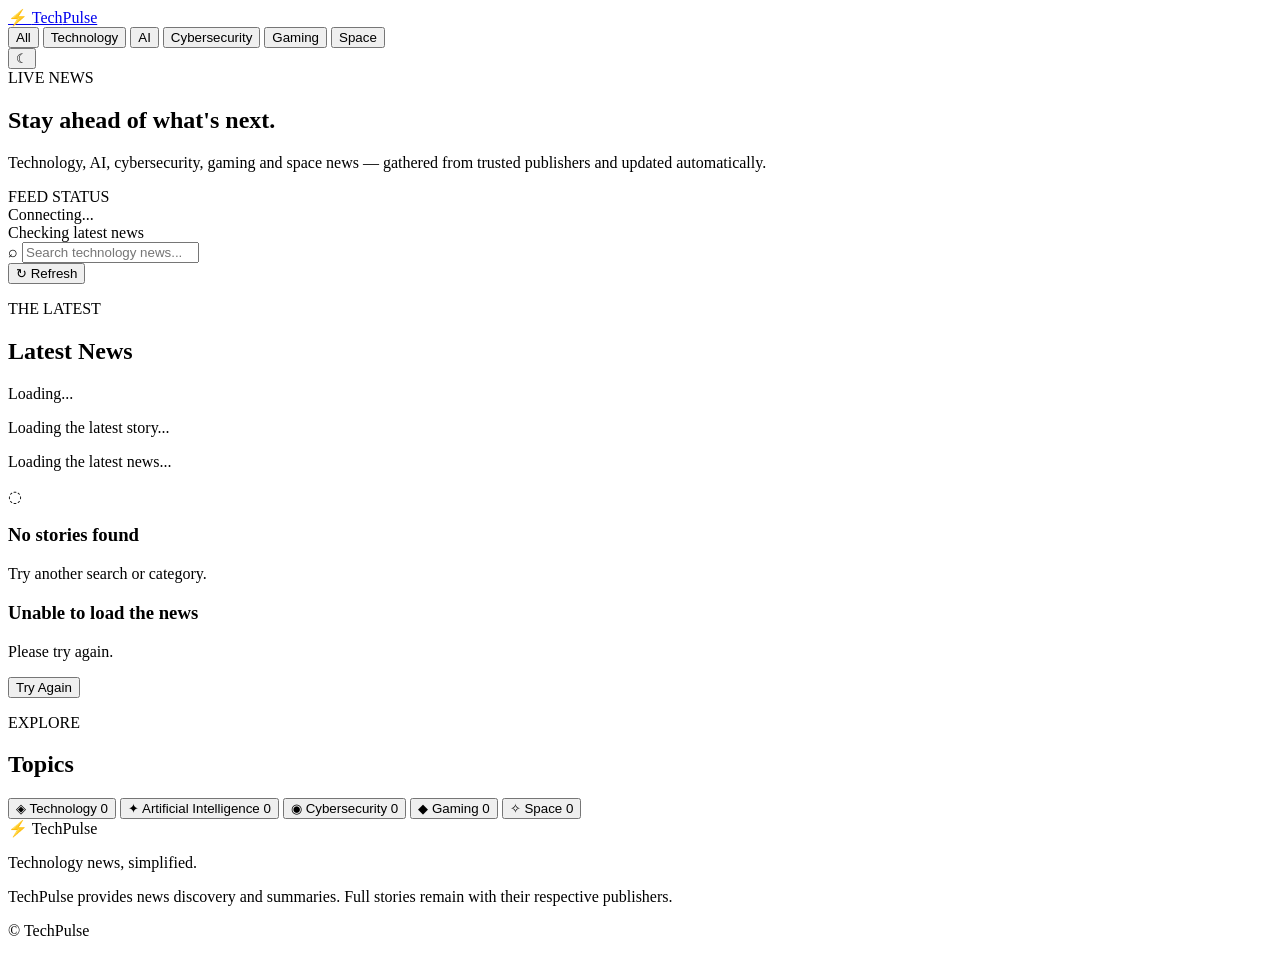
==== index.html @ 79c56369 "Update index.html" ====
<!DOCTYPE html>
<html lang="en">
<head>
  <meta charset="UTF-8">

  <meta
    name="viewport"
    content="width=device-width, initial-scale=1.0"
  >

  <meta
    name="description"
    content="TechPulse — Technology, AI, Cybersecurity, Gaming and Space news."
  >

  <title>TechPulse — Technology & Gaming News</title>

  <link
    rel="stylesheet"
    href="style.css"
  >
</head>

<body>

  <!-- =====================================================
       HEADER
       ===================================================== -->

  <header class="site-header">

    <div class="container header-inner">

      <a
        href="#"
        class="brand"
        aria-label="TechPulse Home"
      >

        <span class="brand-icon">⚡</span>

        <span class="brand-text">
          Tech<span>Pulse</span>
        </span>

      </a>


      <nav class="main-nav">

        <button
          class="nav-link active"
          data-category="All"
        >
          All
        </button>

        <button
          class="nav-link"
          data-category="Technology"
        >
          Technology
        </button>

        <button
          class="nav-link"
          data-category="AI"
        >
          AI
        </button>

        <button
          class="nav-link"
          data-category="Cybersecurity"
        >
          Cybersecurity
        </button>

        <button
          class="nav-link"
          data-category="Gaming"
        >
          Gaming
        </button>

        <button
          class="nav-link"
          data-category="Space"
        >
          Space
        </button>

      </nav>


      <div class="header-actions">

        <button
          id="themeToggle"
          class="icon-button"
          aria-label="Toggle theme"
          title="Toggle theme"
        >
          ☾
        </button>

      </div>

    </div>

  </header>


  <!-- =====================================================
       MAIN
       ===================================================== -->

  <main>

    <!-- HERO -->

    <section class="hero">

      <div class="container hero-inner">

        <div class="hero-content">

          <div class="eyebrow">
            <span class="live-dot"></span>
            LIVE NEWS
          </div>

          <h1>
            Stay ahead of
            <span>what's next.</span>
          </h1>

          <p>
            Technology, AI, cybersecurity, gaming and space
            news — gathered from trusted publishers and
            updated automatically.
          </p>

        </div>


        <div class="hero-status">

          <div class="status-card">

            <div class="status-label">
              FEED STATUS
            </div>

            <div
              id="feedStatus"
              class="status-value"
            >
              Connecting...
            </div>

            <div
              id="lastUpdated"
              class="status-time"
            >
              Checking latest news
            </div>

          </div>

        </div>

      </div>

    </section>


    <!-- ===================================================
         SEARCH / CONTROLS
         =================================================== -->

    <section class="controls-section">

      <div class="container controls">

        <div class="search-wrapper">

          <span class="search-icon">⌕</span>

          <input
            id="searchInput"
            type="search"
            placeholder="Search technology news..."
            autocomplete="off"
          >

        </div>


        <button
          id="refreshButton"
          class="refresh-button"
        >

          <span id="refreshIcon">
            ↻
          </span>

          Refresh

        </button>

      </div>

    </section>


    <!-- ===================================================
         CONTENT
         =================================================== -->

    <section class="news-section">

      <div class="container">

        <div class="section-header">

          <div>

            <p class="section-kicker">
              THE LATEST
            </p>

            <h2>
              Latest News
            </h2>

          </div>


          <div
            id="articleCount"
            class="article-count"
          >
            Loading...
          </div>

        </div>


        <!-- FEATURED STORY -->

        <div
          id="featuredStory"
          class="featured-story"
        >

          <div class="loading-card">

            <div class="loading-spinner"></div>

            <p>
              Loading the latest story...
            </p>

          </div>

        </div>


        <!-- NEWS GRID -->

        <div
          id="newsGrid"
          class="news-grid"
        >

          <div class="loading-state">

            <div class="loading-spinner"></div>

            <p>
              Loading the latest news...
            </p>

          </div>

        </div>


        <!-- EMPTY STATE -->

        <div
          id="emptyState"
          class="empty-state hidden"
        >

          <div class="empty-icon">
            ◌
          </div>

          <h3>
            No stories found
          </h3>

          <p>
            Try another search or category.
          </p>

        </div>


        <!-- ERROR STATE -->

        <div
          id="errorState"
          class="error-state hidden"
        >

          <h3>
            Unable to load the news
          </h3>

          <p id="errorMessage">
            Please try again.
          </p>

          <button
            id="retryButton"
            class="retry-button"
          >
            Try Again
          </button>

        </div>

      </div>

    </section>


    <!-- ===================================================
         CATEGORY SUMMARY
         =================================================== -->

    <section class="categories-section">

      <div class="container">

        <div class="section-header">

          <div>

            <p class="section-kicker">
              EXPLORE
            </p>

            <h2>
              Topics
            </h2>

          </div>

        </div>


        <div class="category-cards">

          <button
            class="category-card"
            data-category="Technology"
          >

            <span class="category-icon">
              ◈
            </span>

            <span class="category-name">
              Technology
            </span>

            <span
              id="countTechnology"
              class="category-count"
            >
              0
            </span>

          </button>


          <button
            class="category-card"
            data-category="AI"
          >

            <span class="category-icon">
              ✦
            </span>

            <span class="category-name">
              Artificial Intelligence
            </span>

            <span
              id="countAI"
              class="category-count"
            >
              0
            </span>

          </button>


          <button
            class="category-card"
            data-category="Cybersecurity"
          >

            <span class="category-icon">
              ◉
            </span>

            <span class="category-name">
              Cybersecurity
            </span>

            <span
              id="countCybersecurity"
              class="category-count"
            >
              0
            </span>

          </button>


          <button
            class="category-card"
            data-category="Gaming"
          >

            <span class="category-icon">
              ◆
            </span>

            <span class="category-name">
              Gaming
            </span>

            <span
              id="countGaming"
              class="category-count"
            >
              0
            </span>

          </button>


          <button
            class="category-card"
            data-category="Space"
          >

            <span class="category-icon">
              ✧
            </span>

            <span class="category-name">
              Space
            </span>

            <span
              id="countSpace"
              class="category-count"
            >
              0
            </span>

          </button>

        </div>

      </div>

    </section>

  </main>


  <!-- =====================================================
       FOOTER
       ===================================================== -->

  <footer class="site-footer">

    <div class="container footer-inner">

      <div>

        <div class="footer-brand">
          ⚡ TechPulse
        </div>

        <p>
          Technology news, simplified.
        </p>

      </div>


      <div class="footer-note">

        <p>
          TechPulse provides news discovery and
          summaries. Full stories remain with their
          respective publishers.
        </p>

        <p>
          © <span id="currentYear"></span>
          TechPulse
        </p>

      </div>

    </div>

  </footer>


  <!-- =====================================================
       JAVASCRIPT
       ===================================================== -->

  <script src="app.js"></script>

</body>
</html>
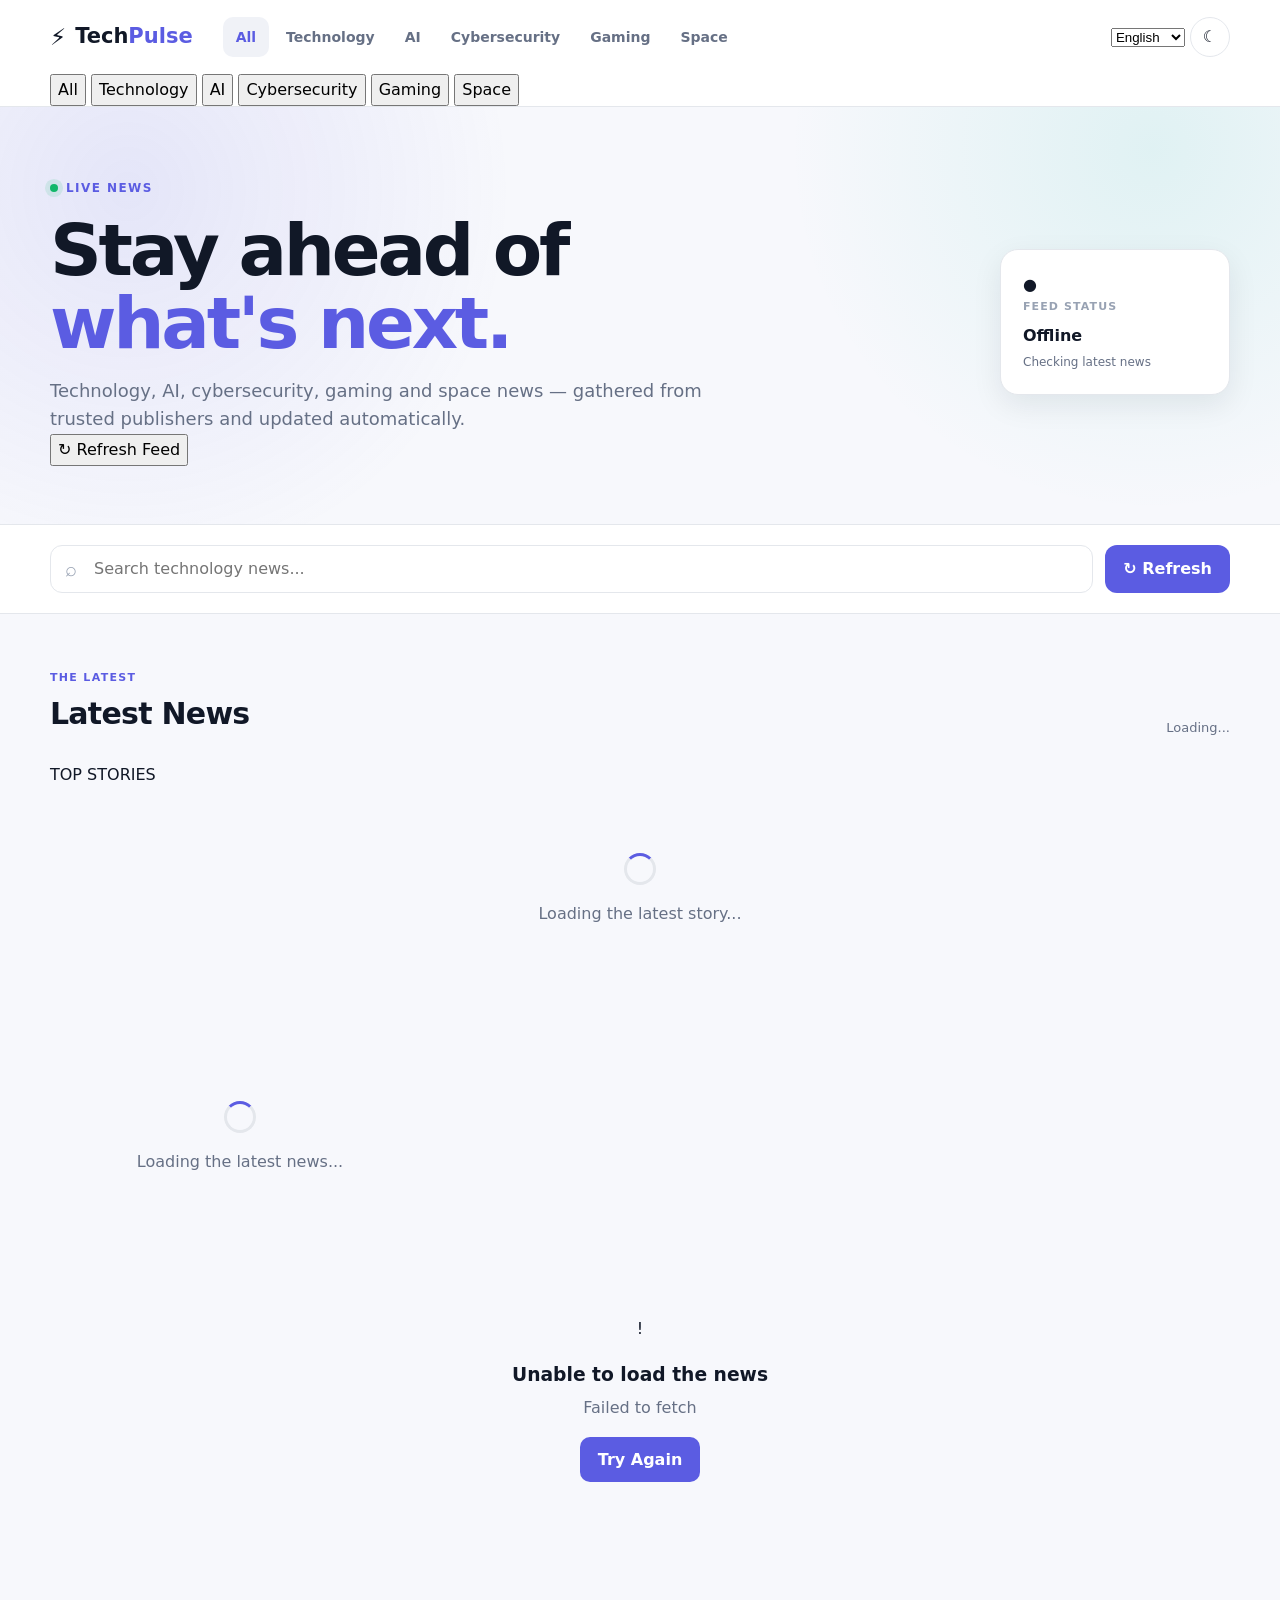
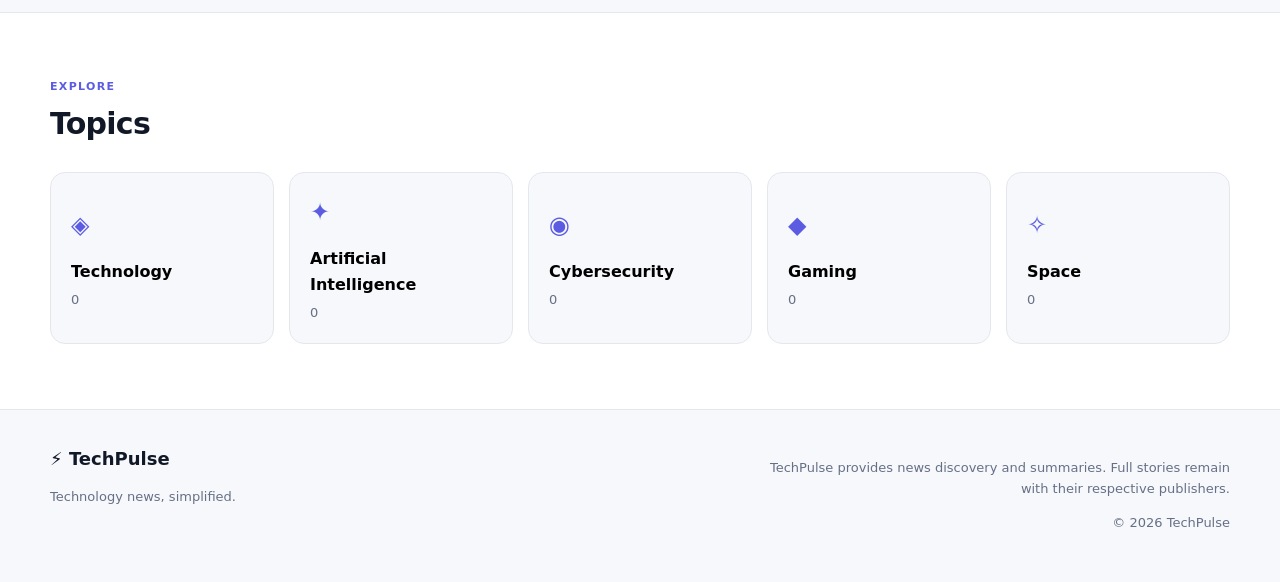
==== commit e7ab5f55: "Update index.html" ====
--- a/index.html
+++ b/index.html
@@ -1,6 +1,8 @@
 <!DOCTYPE html>
 <html lang="en">
+
 <head>
+
   <meta charset="UTF-8">
 
   <meta
@@ -13,13 +15,20 @@
     content="TechPulse — Technology, AI, Cybersecurity, Gaming and Space news."
   >
 
+  <meta
+    name="theme-color"
+    content="#07111f"
+  >
+
   <title>TechPulse — Technology & Gaming News</title>
 
   <link
     rel="stylesheet"
     href="style.css"
   >
+
 </head>
+
 
 <body>
 
@@ -46,11 +55,17 @@
       </a>
 
 
-      <nav class="main-nav">
+      <!-- DESKTOP NAVIGATION -->
+
+      <nav
+        class="main-nav"
+        aria-label="Main navigation"
+      >
 
         <button
           class="nav-link active"
           data-category="All"
+          data-i18n="all"
         >
           All
         </button>
@@ -58,6 +73,7 @@
         <button
           class="nav-link"
           data-category="Technology"
+          data-i18n="technology"
         >
           Technology
         </button>
@@ -65,6 +81,7 @@
         <button
           class="nav-link"
           data-category="AI"
+          data-i18n="ai"
         >
           AI
         </button>
@@ -72,6 +89,7 @@
         <button
           class="nav-link"
           data-category="Cybersecurity"
+          data-i18n="cybersecurity"
         >
           Cybersecurity
         </button>
@@ -79,6 +97,7 @@
         <button
           class="nav-link"
           data-category="Gaming"
+          data-i18n="gaming"
         >
           Gaming
         </button>
@@ -86,6 +105,7 @@
         <button
           class="nav-link"
           data-category="Space"
+          data-i18n="space"
         >
           Space
         </button>
@@ -93,7 +113,24 @@
       </nav>
 
 
+      <!-- HEADER ACTIONS -->
+
       <div class="header-actions">
+
+        <select
+          id="languageSelect"
+          class="language-select"
+          aria-label="Select language"
+        >
+
+          <option value="en">English</option>
+          <option value="hi">हिन्दी</option>
+          <option value="te">తెలుగు</option>
+          <option value="ta">தமிழ்</option>
+          <option value="kn">ಕನ್ನಡ</option>
+
+        </select>
+
 
         <button
           id="themeToggle"
@@ -108,6 +145,65 @@
 
     </div>
 
+
+    <!-- MOBILE CATEGORY NAVIGATION -->
+
+    <div class="mobile-category-bar">
+
+      <div class="container mobile-category-scroll">
+
+        <button
+          class="mobile-category active"
+          data-category="All"
+          data-i18n="all"
+        >
+          All
+        </button>
+
+        <button
+          class="mobile-category"
+          data-category="Technology"
+          data-i18n="technology"
+        >
+          Technology
+        </button>
+
+        <button
+          class="mobile-category"
+          data-category="AI"
+          data-i18n="ai"
+        >
+          AI
+        </button>
+
+        <button
+          class="mobile-category"
+          data-category="Cybersecurity"
+          data-i18n="cybersecurity"
+        >
+          Cybersecurity
+        </button>
+
+        <button
+          class="mobile-category"
+          data-category="Gaming"
+          data-i18n="gaming"
+        >
+          Gaming
+        </button>
+
+        <button
+          class="mobile-category"
+          data-category="Space"
+          data-i18n="space"
+        >
+          Space
+        </button>
+
+      </div>
+
+    </div>
+
   </header>
 
 
@@ -126,46 +222,88 @@
         <div class="hero-content">
 
           <div class="eyebrow">
+
             <span class="live-dot"></span>
-            LIVE NEWS
-          </div>
+
+            <span data-i18n="liveNews">
+              LIVE NEWS
+            </span>
+
+          </div>
+
 
           <h1>
             Stay ahead of
             <span>what's next.</span>
           </h1>
 
-          <p>
+
+          <p data-i18n="heroDescription">
             Technology, AI, cybersecurity, gaming and space
             news — gathered from trusted publishers and
             updated automatically.
           </p>
 
-        </div>
-
+
+          <div class="hero-actions">
+
+            <button
+              id="heroRefreshButton"
+              class="hero-refresh"
+            >
+              <span>↻</span>
+              <span data-i18n="refreshFeed">
+                Refresh Feed
+              </span>
+            </button>
+
+            <span
+              id="newStoriesBadge"
+              class="new-stories-badge hidden"
+            >
+              New stories available
+            </span>
+
+          </div>
+
+        </div>
+
+
+        <!-- FEED STATUS -->
 
         <div class="hero-status">
 
           <div class="status-card">
 
-            <div class="status-label">
-              FEED STATUS
+            <div class="status-icon">
+              ●
             </div>
 
-            <div
-              id="feedStatus"
-              class="status-value"
-            >
-              Connecting...
+            <div>
+
+              <div
+                class="status-label"
+                data-i18n="feedStatus"
+              >
+                FEED STATUS
+              </div>
+
+              <div
+                id="feedStatus"
+                class="status-value"
+              >
+                Connecting...
+              </div>
+
+              <div
+                id="lastUpdated"
+                class="status-time"
+              >
+                Checking latest news
+              </div>
+
             </div>
 
-            <div
-              id="lastUpdated"
-              class="status-time"
-            >
-              Checking latest news
-            </div>
-
           </div>
 
         </div>
@@ -176,7 +314,7 @@
 
 
     <!-- ===================================================
-         SEARCH / CONTROLS
+         CONTROLS
          =================================================== -->
 
     <section class="controls-section">
@@ -185,13 +323,17 @@
 
         <div class="search-wrapper">
 
-          <span class="search-icon">⌕</span>
+          <span class="search-icon">
+            ⌕
+          </span>
 
           <input
             id="searchInput"
             type="search"
             placeholder="Search technology news..."
+            data-i18n-placeholder="searchPlaceholder"
             autocomplete="off"
+            aria-label="Search news"
           >
 
         </div>
@@ -202,11 +344,15 @@
           class="refresh-button"
         >
 
-          <span id="refreshIcon">
+          <span
+            id="refreshIcon"
+          >
             ↻
           </span>
 
-          Refresh
+          <span data-i18n="refresh">
+            Refresh
+          </span>
 
         </button>
 
@@ -227,11 +373,14 @@
 
           <div>
 
-            <p class="section-kicker">
+            <p
+              class="section-kicker"
+              data-i18n="latest"
+            >
               THE LATEST
             </p>
 
-            <h2>
+            <h2 data-i18n="latestNews">
               Latest News
             </h2>
 
@@ -248,6 +397,21 @@
         </div>
 
 
+        <!-- TOP STORIES -->
+
+        <div class="top-stories-heading">
+
+          <div class="top-stories-line"></div>
+
+          <span data-i18n="topStories">
+            TOP STORIES
+          </span>
+
+          <div class="top-stories-line"></div>
+
+        </div>
+
+
         <!-- FEATURED STORY -->
 
         <div
@@ -259,7 +423,7 @@
 
             <div class="loading-spinner"></div>
 
-            <p>
+            <p data-i18n="loadingStory">
               Loading the latest story...
             </p>
 
@@ -279,7 +443,7 @@
 
             <div class="loading-spinner"></div>
 
-            <p>
+            <p data-i18n="loadingNews">
               Loading the latest news...
             </p>
 
@@ -299,11 +463,11 @@
             ◌
           </div>
 
-          <h3>
+          <h3 data-i18n="noStories">
             No stories found
           </h3>
 
-          <p>
+          <p data-i18n="tryAnother">
             Try another search or category.
           </p>
 
@@ -317,7 +481,11 @@
           class="error-state hidden"
         >
 
-          <h3>
+          <div class="error-icon">
+            !
+          </div>
+
+          <h3 data-i18n="unableLoad">
             Unable to load the news
           </h3>
 
@@ -328,6 +496,7 @@
           <button
             id="retryButton"
             class="retry-button"
+            data-i18n="tryAgain"
           >
             Try Again
           </button>
@@ -340,7 +509,7 @@
 
 
     <!-- ===================================================
-         CATEGORY SUMMARY
+         TOPICS
          =================================================== -->
 
     <section class="categories-section">
@@ -351,11 +520,14 @@
 
           <div>
 
-            <p class="section-kicker">
+            <p
+              class="section-kicker"
+              data-i18n="explore"
+            >
               EXPLORE
             </p>
 
-            <h2>
+            <h2 data-i18n="topics">
               Topics
             </h2>
 
@@ -375,7 +547,10 @@
               ◈
             </span>
 
-            <span class="category-name">
+            <span
+              class="category-name"
+              data-i18n="technology"
+            >
               Technology
             </span>
 
@@ -398,7 +573,10 @@
               ✦
             </span>
 
-            <span class="category-name">
+            <span
+              class="category-name"
+              data-i18n="artificialIntelligence"
+            >
               Artificial Intelligence
             </span>
 
@@ -421,7 +599,10 @@
               ◉
             </span>
 
-            <span class="category-name">
+            <span
+              class="category-name"
+              data-i18n="cybersecurity"
+            >
               Cybersecurity
             </span>
 
@@ -444,7 +625,10 @@
               ◆
             </span>
 
-            <span class="category-name">
+            <span
+              class="category-name"
+              data-i18n="gaming"
+            >
               Gaming
             </span>
 
@@ -467,7 +651,10 @@
               ✧
             </span>
 
-            <span class="category-name">
+            <span
+              class="category-name"
+              data-i18n="space"
+            >
               Space
             </span>
 
@@ -487,6 +674,75 @@
     </section>
 
   </main>
+
+
+  <!-- =====================================================
+       AUDIO CONTROL BAR
+       ===================================================== -->
+
+  <div
+    id="audioBar"
+    class="audio-bar hidden"
+  >
+
+    <div class="container audio-inner">
+
+      <div class="audio-info">
+
+        <span class="audio-icon">
+          🔊
+        </span>
+
+        <div>
+
+          <strong
+            id="audioTitle"
+          >
+            TechPulse Narration
+          </strong>
+
+          <span
+            id="audioStatus"
+          >
+            Ready
+          </span>
+
+        </div>
+
+      </div>
+
+
+      <div class="audio-controls">
+
+        <button
+          id="audioPlay"
+          class="audio-button primary"
+          title="Play"
+        >
+          ▶
+        </button>
+
+        <button
+          id="audioPause"
+          class="audio-button"
+          title="Pause"
+        >
+          ⏸
+        </button>
+
+        <button
+          id="audioStop"
+          class="audio-button"
+          title="Stop"
+        >
+          ■
+        </button>
+
+      </div>
+
+    </div>
+
+  </div>
 
 
   <!-- =====================================================
@@ -503,7 +759,7 @@
           ⚡ TechPulse
         </div>
 
-        <p>
+        <p data-i18n="footerTagline">
           Technology news, simplified.
         </p>
 
@@ -512,14 +768,14 @@
 
       <div class="footer-note">
 
+        <p data-i18n="footerDescription">
+          TechPulse provides news discovery and summaries.
+          Full stories remain with their respective publishers.
+        </p>
+
         <p>
-          TechPulse provides news discovery and
-          summaries. Full stories remain with their
-          respective publishers.
-        </p>
-
-        <p>
-          © <span id="currentYear"></span>
+          ©
+          <span id="currentYear"></span>
           TechPulse
         </p>
 
@@ -530,11 +786,8 @@
   </footer>
 
 
-  <!-- =====================================================
-       JAVASCRIPT
-       ===================================================== -->
-
   <script src="app.js"></script>
 
 </body>
+
 </html>
--- a/style.css
+++ b/style.css
@@ -0,0 +1,1356 @@
+:root {
+
+  --bg: #f7f8fc;
+  --surface: #ffffff;
+  --surface-soft: #f0f2f7;
+
+  --text: #111827;
+  --text-soft: #667085;
+  --text-muted: #98a2b3;
+
+  --border: #e4e7ec;
+
+  --primary: #5b5ce2;
+  --primary-dark: #4546c9;
+
+  --success: #12b76a;
+  --danger: #f04438;
+
+  --shadow:
+    0 10px 30px rgba(16, 24, 40, 0.08);
+
+  --radius: 18px;
+
+  --container: 1180px;
+
+}
+
+
+* {
+  box-sizing: border-box;
+}
+
+
+html {
+  scroll-behavior: smooth;
+}
+
+
+body {
+
+  margin: 0;
+
+  font-family:
+    Inter,
+    ui-sans-serif,
+    system-ui,
+    -apple-system,
+    BlinkMacSystemFont,
+    "Segoe UI",
+    sans-serif;
+
+  background: var(--bg);
+
+  color: var(--text);
+
+  line-height: 1.6;
+
+}
+
+
+button,
+input {
+  font: inherit;
+}
+
+
+button {
+  cursor: pointer;
+}
+
+
+.container {
+
+  width: min(
+    var(--container),
+    calc(100% - 40px)
+  );
+
+  margin: 0 auto;
+
+}
+
+
+/* ==========================================================
+   HEADER
+   ========================================================== */
+
+.site-header {
+
+  position: sticky;
+
+  top: 0;
+
+  z-index: 100;
+
+  background:
+    rgba(255, 255, 255, 0.92);
+
+  backdrop-filter:
+    blur(16px);
+
+  border-bottom:
+    1px solid var(--border);
+
+}
+
+
+.header-inner {
+
+  min-height: 74px;
+
+  display: flex;
+
+  align-items: center;
+
+  gap: 30px;
+
+}
+
+
+.brand {
+
+  display: flex;
+
+  align-items: center;
+
+  gap: 9px;
+
+  text-decoration: none;
+
+  color: var(--text);
+
+  font-weight: 800;
+
+  font-size: 21px;
+
+  white-space: nowrap;
+
+}
+
+
+.brand-icon {
+  font-size: 23px;
+}
+
+
+.brand-text span {
+  color: var(--primary);
+}
+
+
+.main-nav {
+
+  display: flex;
+
+  align-items: center;
+
+  gap: 4px;
+
+  flex: 1;
+
+}
+
+
+.nav-link {
+
+  border: 0;
+
+  background: transparent;
+
+  color: var(--text-soft);
+
+  padding:
+    9px 13px;
+
+  border-radius: 10px;
+
+  font-size: 14px;
+
+  font-weight: 600;
+
+}
+
+
+.nav-link:hover,
+.nav-link.active {
+
+  background: var(--surface-soft);
+
+  color: var(--primary);
+
+}
+
+
+.header-actions {
+  margin-left: auto;
+}
+
+
+.icon-button {
+
+  width: 40px;
+
+  height: 40px;
+
+  border-radius: 50%;
+
+  border: 1px solid var(--border);
+
+  background: var(--surface);
+
+  color: var(--text);
+
+}
+
+
+/* ==========================================================
+   HERO
+   ========================================================== */
+
+.hero {
+
+  padding:
+    72px 0 58px;
+
+  background:
+
+    radial-gradient(
+      circle at 10% 20%,
+      rgba(91, 92, 226, 0.12),
+      transparent 32%
+    ),
+
+    radial-gradient(
+      circle at 90% 10%,
+      rgba(20, 184, 166, 0.10),
+      transparent 30%
+    );
+
+}
+
+
+.hero-inner {
+
+  display: flex;
+
+  align-items: center;
+
+  justify-content: space-between;
+
+  gap: 50px;
+
+}
+
+
+.hero-content {
+  max-width: 730px;
+}
+
+
+.eyebrow {
+
+  display: flex;
+
+  align-items: center;
+
+  gap: 8px;
+
+  font-size: 12px;
+
+  font-weight: 800;
+
+  letter-spacing: .12em;
+
+  color: var(--primary);
+
+}
+
+
+.live-dot {
+
+  width: 8px;
+
+  height: 8px;
+
+  border-radius: 50%;
+
+  background: var(--success);
+
+  box-shadow:
+    0 0 0 5px rgba(18, 183, 106, .12);
+
+}
+
+
+.hero h1 {
+
+  margin:
+    16px 0;
+
+  font-size:
+    clamp(42px, 6vw, 72px);
+
+  line-height: 1.02;
+
+  letter-spacing: -.045em;
+
+}
+
+
+.hero h1 span {
+  color: var(--primary);
+}
+
+
+.hero p {
+
+  margin: 0;
+
+  max-width: 670px;
+
+  color: var(--text-soft);
+
+  font-size: 18px;
+
+}
+
+
+.hero-status {
+  min-width: 230px;
+}
+
+
+.status-card {
+
+  padding: 22px;
+
+  background: var(--surface);
+
+  border:
+    1px solid var(--border);
+
+  border-radius: var(--radius);
+
+  box-shadow: var(--shadow);
+
+}
+
+
+.status-label {
+
+  font-size: 11px;
+
+  letter-spacing: .1em;
+
+  font-weight: 800;
+
+  color: var(--text-muted);
+
+}
+
+
+.status-value {
+
+  margin-top: 8px;
+
+  font-weight: 800;
+
+}
+
+
+.status-time {
+
+  margin-top: 4px;
+
+  color: var(--text-soft);
+
+  font-size: 12px;
+
+}
+
+
+/* ==========================================================
+   CONTROLS
+   ========================================================== */
+
+.controls-section {
+
+  padding:
+    20px 0;
+
+  border-top:
+    1px solid var(--border);
+
+  border-bottom:
+    1px solid var(--border);
+
+  background:
+    var(--surface);
+
+}
+
+
+.controls {
+
+  display: flex;
+
+  align-items: center;
+
+  gap: 12px;
+
+}
+
+
+.search-wrapper {
+
+  position: relative;
+
+  flex: 1;
+
+}
+
+
+.search-icon {
+
+  position: absolute;
+
+  left: 15px;
+
+  top: 50%;
+
+  transform:
+    translateY(-50%);
+
+  color: var(--text-muted);
+
+  font-size: 20px;
+
+}
+
+
+.search-wrapper input {
+
+  width: 100%;
+
+  height: 48px;
+
+  border:
+    1px solid var(--border);
+
+  border-radius: 12px;
+
+  outline: none;
+
+  padding:
+    0 15px 0 43px;
+
+  background:
+    var(--surface);
+
+  color:
+    var(--text);
+
+}
+
+
+.search-wrapper input:focus {
+
+  border-color:
+    var(--primary);
+
+  box-shadow:
+    0 0 0 4px
+    rgba(91, 92, 226, .10);
+
+}
+
+
+.refresh-button {
+
+  height: 48px;
+
+  border: 0;
+
+  border-radius: 12px;
+
+  padding:
+    0 18px;
+
+  background:
+    var(--primary);
+
+  color: white;
+
+  font-weight: 700;
+
+}
+
+
+.refresh-button:hover {
+  background: var(--primary-dark);
+}
+
+
+.refresh-button.loading {
+  opacity: .7;
+  pointer-events: none;
+}
+
+
+/* ==========================================================
+   NEWS SECTION
+   ========================================================== */
+
+.news-section {
+
+  padding:
+    55px 0 70px;
+
+}
+
+
+.section-header {
+
+  display: flex;
+
+  align-items: end;
+
+  justify-content: space-between;
+
+  gap: 20px;
+
+  margin-bottom: 24px;
+
+}
+
+
+.section-kicker {
+
+  margin: 0 0 4px;
+
+  color: var(--primary);
+
+  font-size: 11px;
+
+  font-weight: 800;
+
+  letter-spacing: .12em;
+
+}
+
+
+.section-header h2 {
+
+  margin: 0;
+
+  font-size: 30px;
+
+  letter-spacing: -.025em;
+
+}
+
+
+.article-count {
+
+  color: var(--text-soft);
+
+  font-size: 13px;
+
+}
+
+
+/* ==========================================================
+   FEATURED STORY
+   ========================================================== */
+
+.featured-story {
+  margin-bottom: 28px;
+}
+
+
+.featured-card {
+
+  display: grid;
+
+  grid-template-columns:
+    minmax(0, 1.15fr)
+    minmax(0, 1fr);
+
+  overflow: hidden;
+
+  background:
+    var(--surface);
+
+  border:
+    1px solid var(--border);
+
+  border-radius:
+    var(--radius);
+
+  box-shadow:
+    var(--shadow);
+
+}
+
+
+.featured-image {
+
+  min-height: 350px;
+
+  background:
+    var(--surface-soft);
+
+}
+
+
+.featured-image img {
+
+  width: 100%;
+
+  height: 100%;
+
+  object-fit: cover;
+
+  display: block;
+
+}
+
+
+.featured-content {
+
+  padding: 38px;
+
+  display: flex;
+
+  flex-direction: column;
+
+  justify-content: center;
+
+}
+
+
+.article-meta {
+
+  display: flex;
+
+  align-items: center;
+
+  flex-wrap: wrap;
+
+  gap: 8px;
+
+  color: var(--text-soft);
+
+  font-size: 12px;
+
+}
+
+
+.category-badge {
+
+  display: inline-flex;
+
+  align-items: center;
+
+  padding:
+    5px 9px;
+
+  border-radius: 999px;
+
+  background:
+    rgba(91, 92, 226, .10);
+
+  color:
+    var(--primary);
+
+  font-weight: 800;
+
+}
+
+
+.featured-content h3 {
+
+  margin:
+    18px 0 12px;
+
+  font-size:
+    clamp(25px, 3vw, 38px);
+
+  line-height: 1.15;
+
+  letter-spacing: -.03em;
+
+}
+
+
+.featured-content p {
+
+  color:
+    var(--text-soft);
+
+}
+
+
+.read-link {
+
+  display: inline-flex;
+
+  align-items: center;
+
+  gap: 8px;
+
+  width: fit-content;
+
+  margin-top: 16px;
+
+  text-decoration: none;
+
+  color: var(--primary);
+
+  font-weight: 800;
+
+}
+
+
+/* ==========================================================
+   NEWS GRID
+   ========================================================== */
+
+.news-grid {
+
+  display: grid;
+
+  grid-template-columns:
+    repeat(3, minmax(0, 1fr));
+
+  gap: 20px;
+
+}
+
+
+.news-card {
+
+  overflow: hidden;
+
+  background:
+    var(--surface);
+
+  border:
+    1px solid var(--border);
+
+  border-radius:
+    16px;
+
+  transition:
+    transform .2s ease,
+    box-shadow .2s ease;
+
+}
+
+
+.news-card:hover {
+
+  transform:
+    translateY(-4px);
+
+  box-shadow:
+    var(--shadow);
+
+}
+
+
+.card-image {
+
+  aspect-ratio: 16 / 9;
+
+  background:
+    var(--surface-soft);
+
+  overflow: hidden;
+
+}
+
+
+.card-image img {
+
+  width: 100%;
+
+  height: 100%;
+
+  object-fit: cover;
+
+  display: block;
+
+}
+
+
+.card-content {
+
+  padding: 20px;
+
+}
+
+
+.card-title {
+
+  margin:
+    12px 0 8px;
+
+  font-size: 18px;
+
+  line-height: 1.3;
+
+  letter-spacing: -.015em;
+
+}
+
+
+.card-summary {
+
+  margin: 0;
+
+  color:
+    var(--text-soft);
+
+  font-size: 14px;
+
+  line-height: 1.6;
+
+}
+
+
+.card-footer {
+
+  margin-top: 17px;
+
+  display: flex;
+
+  justify-content: space-between;
+
+  gap: 10px;
+
+  align-items: center;
+
+}
+
+
+.source-name {
+
+  font-size: 12px;
+
+  font-weight: 700;
+
+  color:
+    var(--text-soft);
+
+}
+
+
+.card-link {
+
+  color:
+    var(--primary);
+
+  text-decoration: none;
+
+  font-size: 12px;
+
+  font-weight: 800;
+
+}
+
+
+/* ==========================================================
+   CATEGORY CARDS
+   ========================================================== */
+
+.categories-section {
+
+  padding:
+    65px 0;
+
+  background:
+    var(--surface);
+
+  border-top:
+    1px solid var(--border);
+
+}
+
+
+.category-cards {
+
+  display: grid;
+
+  grid-template-columns:
+    repeat(5, minmax(0, 1fr));
+
+  gap: 15px;
+
+}
+
+
+.category-card {
+
+  border:
+    1px solid var(--border);
+
+  background:
+    var(--bg);
+
+  border-radius:
+    15px;
+
+  padding:
+    20px;
+
+  text-align: left;
+
+  transition:
+    transform .2s ease;
+
+}
+
+
+.category-card:hover {
+
+  transform:
+    translateY(-3px);
+
+  border-color:
+    rgba(91, 92, 226, .35);
+
+}
+
+
+.category-icon {
+
+  display: block;
+
+  color:
+    var(--primary);
+
+  font-size: 24px;
+
+}
+
+
+.category-name {
+
+  display: block;
+
+  margin-top: 15px;
+
+  font-weight: 750;
+
+}
+
+
+.category-count {
+
+  display: block;
+
+  margin-top: 5px;
+
+  color:
+    var(--text-soft);
+
+  font-size: 13px;
+
+}
+
+
+/* ==========================================================
+   LOADING
+   ========================================================== */
+
+.loading-card,
+.loading-state {
+
+  display: flex;
+
+  flex-direction: column;
+
+  align-items: center;
+
+  justify-content: center;
+
+  min-height: 220px;
+
+  color:
+    var(--text-soft);
+
+}
+
+
+.loading-spinner {
+
+  width: 32px;
+
+  height: 32px;
+
+  border:
+    3px solid var(--border);
+
+  border-top-color:
+    var(--primary);
+
+  border-radius: 50%;
+
+  animation:
+    spin 0.8s linear infinite;
+
+}
+
+
+@keyframes spin {
+
+  to {
+    transform: rotate(360deg);
+  }
+
+}
+
+
+/* ==========================================================
+   EMPTY / ERROR
+   ========================================================== */
+
+.empty-state,
+.error-state {
+
+  text-align: center;
+
+  padding:
+    60px 20px;
+
+}
+
+
+.empty-icon {
+
+  font-size: 40px;
+
+  color:
+    var(--text-muted);
+
+}
+
+
+.empty-state h3,
+.error-state h3 {
+
+  margin-bottom: 5px;
+
+}
+
+
+.empty-state p,
+.error-state p {
+
+  margin-top: 0;
+
+  color:
+    var(--text-soft);
+
+}
+
+
+.retry-button {
+
+  border: 0;
+
+  border-radius: 10px;
+
+  padding:
+    10px 18px;
+
+  background:
+    var(--primary);
+
+  color: white;
+
+  font-weight: 700;
+
+}
+
+
+.hidden {
+  display: none !important;
+}
+
+
+/* ==========================================================
+   FOOTER
+   ========================================================== */
+
+.site-footer {
+
+  border-top:
+    1px solid var(--border);
+
+  padding:
+    35px 0;
+
+  background:
+    var(--bg);
+
+}
+
+
+.footer-inner {
+
+  display: flex;
+
+  justify-content: space-between;
+
+  gap: 40px;
+
+}
+
+
+.footer-brand {
+
+  font-weight: 800;
+
+  font-size: 18px;
+
+}
+
+
+.site-footer p {
+
+  color:
+    var(--text-soft);
+
+  font-size: 13px;
+
+}
+
+
+.footer-note {
+
+  max-width: 470px;
+
+  text-align: right;
+
+}
+
+
+/* ==========================================================
+   DARK MODE
+   ========================================================== */
+
+body.dark {
+
+  --bg: #0b0f19;
+
+  --surface: #111827;
+
+  --surface-soft: #182131;
+
+  --text: #f9fafb;
+
+  --text-soft: #aab3c2;
+
+  --text-muted: #737f91;
+
+  --border: #263244;
+
+  --shadow:
+    0 12px 35px rgba(0, 0, 0, .30);
+
+}
+
+
+body.dark .site-header {
+
+  background:
+    rgba(17, 24, 39, .92);
+
+}
+
+
+body.dark .search-wrapper input {
+
+  background:
+    var(--surface);
+
+}
+
+
+body.dark .hero {
+
+  background:
+
+    radial-gradient(
+      circle at 10% 20%,
+      rgba(91, 92, 226, .16),
+      transparent 32%
+    );
+
+}
+
+
+/* ==========================================================
+   RESPONSIVE
+   ========================================================== */
+
+@media (
+  max-width: 1000px
+) {
+
+  .main-nav {
+
+    display: none;
+
+  }
+
+
+  .hero-inner {
+
+    flex-direction: column;
+
+    align-items: flex-start;
+
+  }
+
+
+  .hero-status {
+
+    width: 100%;
+
+  }
+
+
+  .featured-card {
+
+    grid-template-columns: 1fr;
+
+  }
+
+
+  .featured-image {
+
+    min-height: 280px;
+
+  }
+
+
+  .news-grid {
+
+    grid-template-columns:
+      repeat(2, minmax(0, 1fr));
+
+  }
+
+
+  .category-cards {
+
+    grid-template-columns:
+      repeat(3, minmax(0, 1fr));
+
+  }
+
+}
+
+
+@media (
+  max-width: 650px
+) {
+
+  .container {
+
+    width:
+      calc(100% - 28px);
+
+  }
+
+
+  .hero {
+
+    padding:
+      45px 0;
+
+  }
+
+
+  .hero h1 {
+
+    font-size: 42px;
+
+  }
+
+
+  .hero p {
+
+    font-size: 16px;
+
+  }
+
+
+  .controls {
+
+    flex-direction: column;
+
+    align-items: stretch;
+
+  }
+
+
+  .news-grid {
+
+    grid-template-columns: 1fr;
+
+  }
+
+
+  .category-cards {
+
+    grid-template-columns:
+      repeat(2, minmax(0, 1fr));
+
+  }
+
+
+  .featured-content {
+
+    padding: 25px;
+
+  }
+
+
+  .section-header {
+
+    align-items: flex-start;
+
+    flex-direction: column;
+
+  }
+
+
+  .footer-inner {
+
+    flex-direction: column;
+
+  }
+
+
+  .footer-note {
+
+    text-align: left;
+
+  }
+
+}
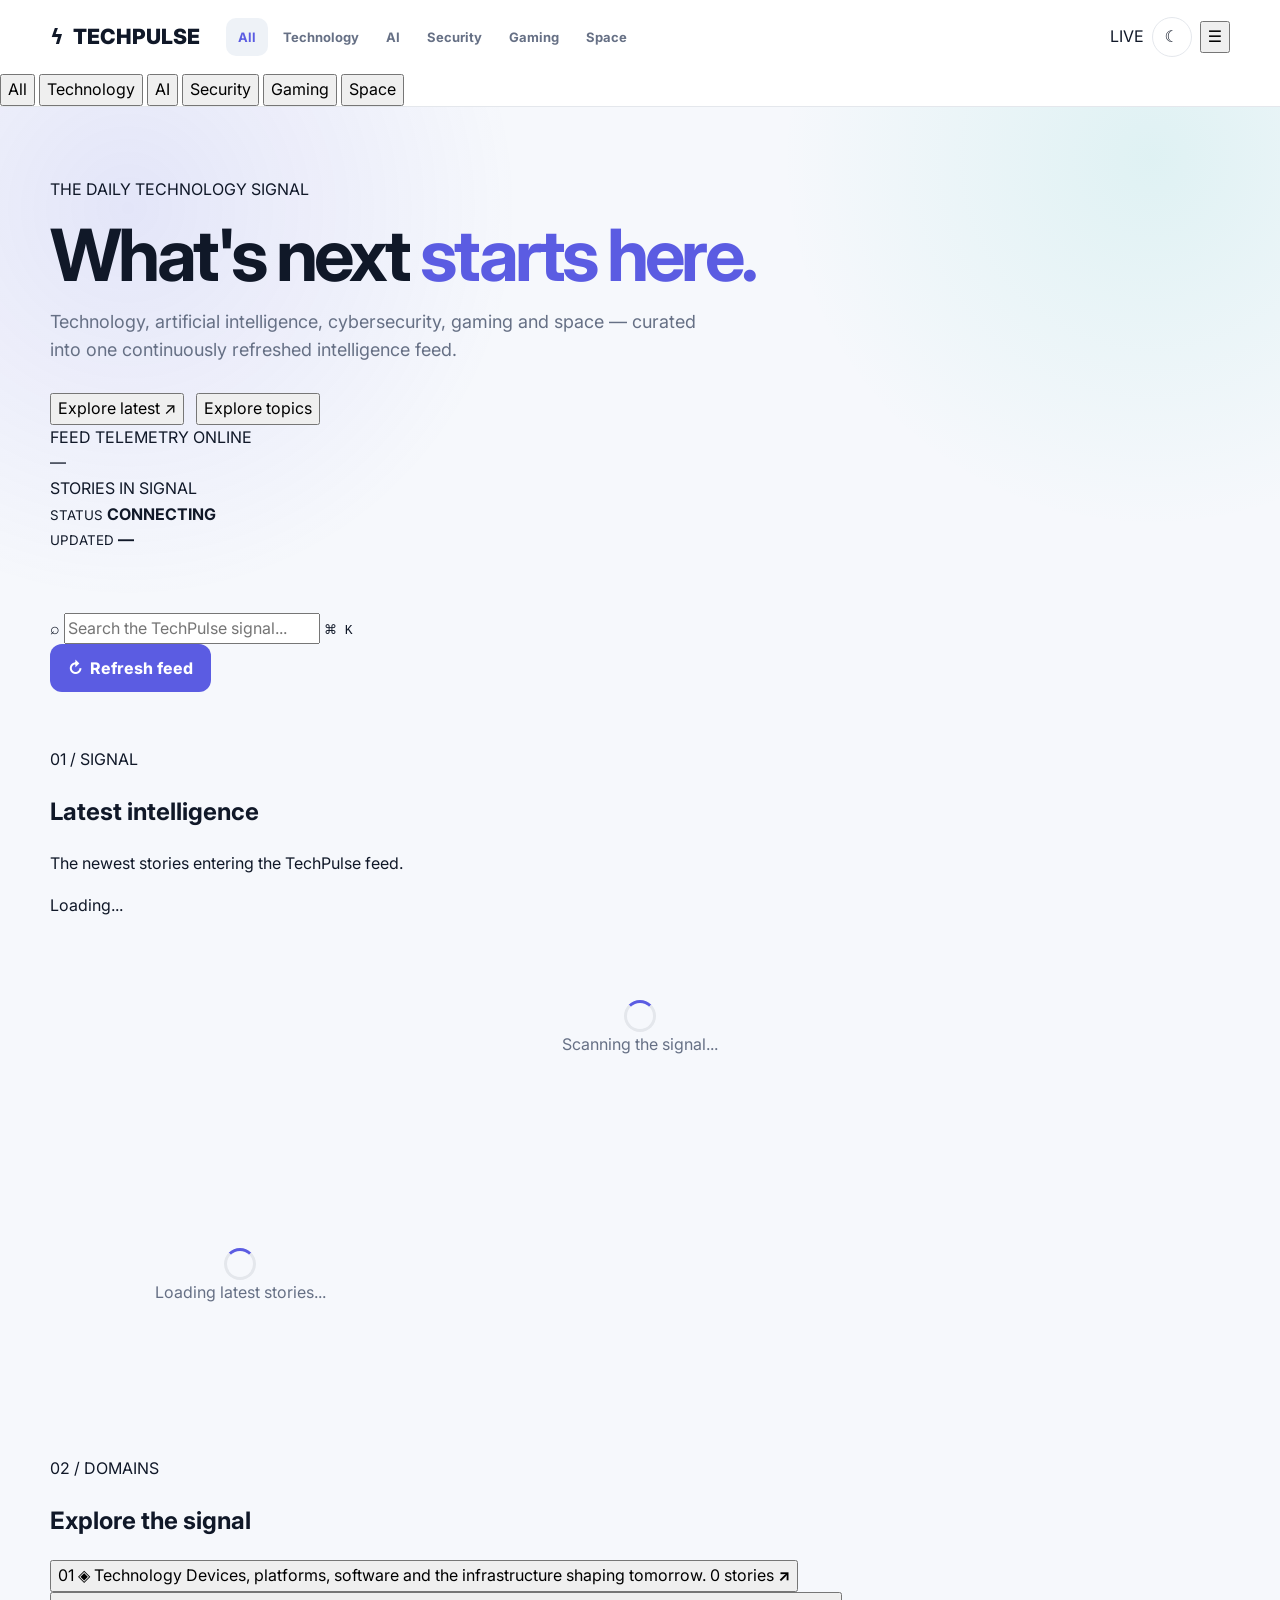
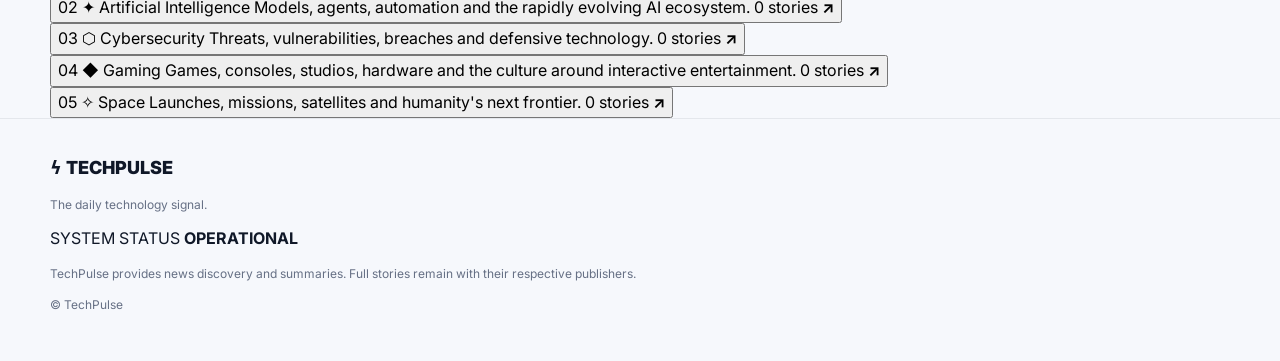
==== commit 15740a35: "Update index.html" ====
--- a/index.html
+++ b/index.html
@@ -1,36 +1,36 @@
 <!DOCTYPE html>
 <html lang="en">
-
 <head>
-
   <meta charset="UTF-8">
 
-  <meta
-    name="viewport"
-    content="width=device-width, initial-scale=1.0"
-  >
+  <meta name="viewport" content="width=device-width, initial-scale=1.0">
 
   <meta
     name="description"
     content="TechPulse — Technology, AI, Cybersecurity, Gaming and Space news."
   >
 
-  <meta
-    name="theme-color"
-    content="#07111f"
+  <meta name="theme-color" content="#070b14">
+
+  <title>TechPulse — The Daily Technology Signal</title>
+
+  <link rel="preconnect" href="https://fonts.googleapis.com">
+  <link rel="preconnect" href="https://fonts.gstatic.com" crossorigin>
+
+  <link
+    href="https://fonts.googleapis.com/css2?family=Inter:wght@400;500;600;700;800&family=Space+Grotesk:wght@400;500;600;700&display=swap"
+    rel="stylesheet"
   >
 
-  <title>TechPulse — Technology & Gaming News</title>
-
-  <link
-    rel="stylesheet"
-    href="style.css"
-  >
-
+  <link rel="stylesheet" href="style.css">
 </head>
 
-
 <body>
+
+  <!-- Ambient background -->
+  <div class="ambient ambient-one"></div>
+  <div class="ambient ambient-two"></div>
+  <div class="tech-grid"></div>
 
   <!-- =====================================================
        HEADER
@@ -40,97 +40,52 @@
 
     <div class="container header-inner">
 
-      <a
-        href="#"
-        class="brand"
-        aria-label="TechPulse Home"
-      >
-
-        <span class="brand-icon">⚡</span>
-
-        <span class="brand-text">
-          Tech<span>Pulse</span>
+      <a href="#" class="brand" aria-label="TechPulse Home">
+
+        <span class="brand-mark">
+          <span class="brand-bolt">ϟ</span>
         </span>
 
+        <span class="brand-name">
+          TECH<span>PULSE</span>
+        </span>
+
       </a>
 
-
-      <!-- DESKTOP NAVIGATION -->
-
-      <nav
-        class="main-nav"
-        aria-label="Main navigation"
-      >
-
-        <button
-          class="nav-link active"
-          data-category="All"
-          data-i18n="all"
-        >
+      <nav class="main-nav" aria-label="Main navigation">
+
+        <button class="nav-link active" data-category="All">
           All
         </button>
 
-        <button
-          class="nav-link"
-          data-category="Technology"
-          data-i18n="technology"
-        >
+        <button class="nav-link" data-category="Technology">
           Technology
         </button>
 
-        <button
-          class="nav-link"
-          data-category="AI"
-          data-i18n="ai"
-        >
+        <button class="nav-link" data-category="AI">
           AI
         </button>
 
-        <button
-          class="nav-link"
-          data-category="Cybersecurity"
-          data-i18n="cybersecurity"
-        >
-          Cybersecurity
-        </button>
-
-        <button
-          class="nav-link"
-          data-category="Gaming"
-          data-i18n="gaming"
-        >
+        <button class="nav-link" data-category="Cybersecurity">
+          Security
+        </button>
+
+        <button class="nav-link" data-category="Gaming">
           Gaming
         </button>
 
-        <button
-          class="nav-link"
-          data-category="Space"
-          data-i18n="space"
-        >
+        <button class="nav-link" data-category="Space">
           Space
         </button>
 
       </nav>
 
-
-      <!-- HEADER ACTIONS -->
-
       <div class="header-actions">
 
-        <select
-          id="languageSelect"
-          class="language-select"
-          aria-label="Select language"
-        >
-
-          <option value="en">English</option>
-          <option value="hi">हिन्दी</option>
-          <option value="te">తెలుగు</option>
-          <option value="ta">தமிழ்</option>
-          <option value="kn">ಕನ್ನಡ</option>
-
-        </select>
-
+        <div class="live-indicator">
+          <span class="pulse-dot"></span>
+          LIVE
+        </div>
 
         <button
           id="themeToggle"
@@ -141,66 +96,26 @@
           ☾
         </button>
 
+        <button
+          id="mobileMenuButton"
+          class="mobile-menu-button"
+          aria-label="Open navigation"
+        >
+          ☰
+        </button>
+
       </div>
 
     </div>
 
-
-    <!-- MOBILE CATEGORY NAVIGATION -->
-
-    <div class="mobile-category-bar">
-
-      <div class="container mobile-category-scroll">
-
-        <button
-          class="mobile-category active"
-          data-category="All"
-          data-i18n="all"
-        >
-          All
-        </button>
-
-        <button
-          class="mobile-category"
-          data-category="Technology"
-          data-i18n="technology"
-        >
-          Technology
-        </button>
-
-        <button
-          class="mobile-category"
-          data-category="AI"
-          data-i18n="ai"
-        >
-          AI
-        </button>
-
-        <button
-          class="mobile-category"
-          data-category="Cybersecurity"
-          data-i18n="cybersecurity"
-        >
-          Cybersecurity
-        </button>
-
-        <button
-          class="mobile-category"
-          data-category="Gaming"
-          data-i18n="gaming"
-        >
-          Gaming
-        </button>
-
-        <button
-          class="mobile-category"
-          data-category="Space"
-          data-i18n="space"
-        >
-          Space
-        </button>
-
-      </div>
+    <div id="mobileNav" class="mobile-nav">
+
+      <button data-category="All">All</button>
+      <button data-category="Technology">Technology</button>
+      <button data-category="AI">AI</button>
+      <button data-category="Cybersecurity">Security</button>
+      <button data-category="Gaming">Gaming</button>
+      <button data-category="Space">Space</button>
 
     </div>
 
@@ -213,97 +128,127 @@
 
   <main>
 
-    <!-- HERO -->
+    <!-- ===================================================
+         HERO
+         =================================================== -->
 
     <section class="hero">
 
-      <div class="container hero-inner">
-
-        <div class="hero-content">
-
-          <div class="eyebrow">
-
-            <span class="live-dot"></span>
-
-            <span data-i18n="liveNews">
-              LIVE NEWS
-            </span>
-
-          </div>
-
+      <div class="container hero-layout">
+
+        <div class="hero-copy">
+
+          <div class="hero-label">
+            <span class="signal-line"></span>
+            THE DAILY TECHNOLOGY SIGNAL
+          </div>
 
           <h1>
-            Stay ahead of
-            <span>what's next.</span>
+            What's next
+            <span>starts here.</span>
           </h1>
 
-
-          <p data-i18n="heroDescription">
-            Technology, AI, cybersecurity, gaming and space
-            news — gathered from trusted publishers and
-            updated automatically.
+          <p>
+            Technology, artificial intelligence, cybersecurity,
+            gaming and space — curated into one continuously
+            refreshed intelligence feed.
           </p>
 
-
           <div class="hero-actions">
 
             <button
-              id="heroRefreshButton"
-              class="hero-refresh"
+              class="primary-cta"
+              onclick="document.getElementById('latest').scrollIntoView({behavior:'smooth'})"
             >
-              <span>↻</span>
-              <span data-i18n="refreshFeed">
-                Refresh Feed
+              Explore latest
+              <span>↗</span>
+            </button>
+
+            <button
+              class="secondary-cta"
+              onclick="document.getElementById('topics').scrollIntoView({behavior:'smooth'})"
+            >
+              Explore topics
+            </button>
+
+          </div>
+
+        </div>
+
+
+        <div class="hero-dashboard">
+
+          <div class="dashboard-card">
+
+            <div class="dashboard-top">
+
+              <span>FEED TELEMETRY</span>
+
+              <span class="telemetry-status">
+                <span></span>
+                ONLINE
               </span>
-            </button>
-
-            <span
-              id="newStoriesBadge"
-              class="new-stories-badge hidden"
-            >
-              New stories available
-            </span>
-
-          </div>
-
-        </div>
-
-
-        <!-- FEED STATUS -->
-
-        <div class="hero-status">
-
-          <div class="status-card">
-
-            <div class="status-icon">
-              ●
+
             </div>
 
-            <div>
-
-              <div
-                class="status-label"
-                data-i18n="feedStatus"
-              >
-                FEED STATUS
-              </div>
-
-              <div
-                id="feedStatus"
-                class="status-value"
-              >
-                Connecting...
-              </div>
-
-              <div
-                id="lastUpdated"
-                class="status-time"
-              >
-                Checking latest news
+            <div class="telemetry-main">
+
+              <div class="telemetry-number" id="telemetryCount">
+                —
+              </div>
+
+              <div class="telemetry-label">
+                STORIES IN SIGNAL
               </div>
 
             </div>
 
+            <div class="telemetry-bars">
+
+              <div>
+                <span></span>
+              </div>
+
+              <div>
+                <span></span>
+              </div>
+
+              <div>
+                <span></span>
+              </div>
+
+              <div>
+                <span></span>
+              </div>
+
+              <div>
+                <span></span>
+              </div>
+
+              <div>
+                <span></span>
+              </div>
+
+              <div>
+                <span></span>
+              </div>
+
+            </div>
+
+            <div class="dashboard-footer">
+
+              <div>
+                <small>STATUS</small>
+                <strong id="feedStatus">CONNECTING</strong>
+              </div>
+
+              <div>
+                <small>UPDATED</small>
+                <strong id="lastUpdated">—</strong>
+              </div>
+
+            </div>
+
           </div>
 
         </div>
@@ -314,45 +259,34 @@
 
 
     <!-- ===================================================
-         CONTROLS
+         CONTROL BAR
          =================================================== -->
 
-    <section class="controls-section">
-
-      <div class="container controls">
-
-        <div class="search-wrapper">
-
-          <span class="search-icon">
-            ⌕
-          </span>
+    <section class="control-section">
+
+      <div class="container control-bar">
+
+        <div class="search-box">
+
+          <span>⌕</span>
 
           <input
             id="searchInput"
             type="search"
-            placeholder="Search technology news..."
-            data-i18n-placeholder="searchPlaceholder"
+            placeholder="Search the TechPulse signal..."
             autocomplete="off"
             aria-label="Search news"
           >
 
-        </div>
-
-
-        <button
-          id="refreshButton"
-          class="refresh-button"
-        >
-
-          <span
-            id="refreshIcon"
-          >
-            ↻
-          </span>
-
-          <span data-i18n="refresh">
-            Refresh
-          </span>
+          <kbd>⌘ K</kbd>
+
+        </div>
+
+        <button id="refreshButton" class="refresh-button">
+
+          <span id="refreshIcon">↻</span>
+
+          Refresh feed
 
         </button>
 
@@ -362,34 +296,34 @@
 
 
     <!-- ===================================================
-         CONTENT
+         LATEST NEWS
          =================================================== -->
 
-    <section class="news-section">
+    <section id="latest" class="news-section">
 
       <div class="container">
 
-        <div class="section-header">
+        <div class="section-heading">
 
           <div>
 
-            <p
-              class="section-kicker"
-              data-i18n="latest"
-            >
-              THE LATEST
+            <div class="section-index">
+              01 / SIGNAL
+            </div>
+
+            <h2>
+              Latest intelligence
+            </h2>
+
+            <p>
+              The newest stories entering the TechPulse feed.
             </p>
 
-            <h2 data-i18n="latestNews">
-              Latest News
-            </h2>
-
-          </div>
-
+          </div>
 
           <div
             id="articleCount"
-            class="article-count"
+            class="story-count"
           >
             Loading...
           </div>
@@ -397,108 +331,64 @@
         </div>
 
 
-        <!-- TOP STORIES -->
-
-        <div class="top-stories-heading">
-
-          <div class="top-stories-line"></div>
-
-          <span data-i18n="topStories">
-            TOP STORIES
-          </span>
-
-          <div class="top-stories-line"></div>
-
-        </div>
-
-
-        <!-- FEATURED STORY -->
-
-        <div
-          id="featuredStory"
-          class="featured-story"
-        >
+        <!-- FEATURED -->
+
+        <div id="featuredStory" class="featured-story">
 
           <div class="loading-card">
-
             <div class="loading-spinner"></div>
-
-            <p data-i18n="loadingStory">
-              Loading the latest story...
-            </p>
-
-          </div>
-
-        </div>
-
-
-        <!-- NEWS GRID -->
-
-        <div
-          id="newsGrid"
-          class="news-grid"
-        >
+            <span>Scanning the signal...</span>
+          </div>
+
+        </div>
+
+
+        <!-- GRID -->
+
+        <div id="newsGrid" class="news-grid">
 
           <div class="loading-state">
 
             <div class="loading-spinner"></div>
 
-            <p data-i18n="loadingNews">
-              Loading the latest news...
-            </p>
-
-          </div>
-
-        </div>
-
-
-        <!-- EMPTY STATE -->
-
-        <div
-          id="emptyState"
-          class="empty-state hidden"
-        >
-
-          <div class="empty-icon">
-            ◌
-          </div>
-
-          <h3 data-i18n="noStories">
-            No stories found
-          </h3>
-
-          <p data-i18n="tryAnother">
-            Try another search or category.
+            <span>
+              Loading latest stories...
+            </span>
+
+          </div>
+
+        </div>
+
+
+        <!-- EMPTY -->
+
+        <div id="emptyState" class="empty-state hidden">
+
+          <div class="empty-symbol">⌁</div>
+
+          <h3>No signal found</h3>
+
+          <p>
+            Try another keyword or explore a different category.
           </p>
 
         </div>
 
 
-        <!-- ERROR STATE -->
-
-        <div
-          id="errorState"
-          class="error-state hidden"
-        >
-
-          <div class="error-icon">
-            !
-          </div>
-
-          <h3 data-i18n="unableLoad">
-            Unable to load the news
-          </h3>
+        <!-- ERROR -->
+
+        <div id="errorState" class="error-state hidden">
+
+          <div class="error-symbol">!</div>
+
+          <h3>Signal interrupted</h3>
 
           <p id="errorMessage">
-            Please try again.
+            Unable to load the latest news.
           </p>
 
-          <button
-            id="retryButton"
-            class="retry-button"
-            data-i18n="tryAgain"
-          >
-            Try Again
+          <button id="retryButton" class="retry-button">
+            Reconnect
           </button>
 
         </div>
@@ -512,23 +402,20 @@
          TOPICS
          =================================================== -->
 
-    <section class="categories-section">
+    <section id="topics" class="topics-section">
 
       <div class="container">
 
-        <div class="section-header">
+        <div class="section-heading compact">
 
           <div>
 
-            <p
-              class="section-kicker"
-              data-i18n="explore"
-            >
-              EXPLORE
-            </p>
-
-            <h2 data-i18n="topics">
-              Topics
+            <div class="section-index">
+              02 / DOMAINS
+            </div>
+
+            <h2>
+              Explore the signal
             </h2>
 
           </div>
@@ -536,133 +423,138 @@
         </div>
 
 
-        <div class="category-cards">
+        <div class="topic-grid">
 
           <button
-            class="category-card"
+            class="topic-card topic-tech"
             data-category="Technology"
           >
 
-            <span class="category-icon">
-              ◈
-            </span>
-
-            <span
-              class="category-name"
-              data-i18n="technology"
-            >
+            <span class="topic-number">01</span>
+
+            <span class="topic-icon">◈</span>
+
+            <span class="topic-title">
               Technology
             </span>
 
-            <span
-              id="countTechnology"
-              class="category-count"
-            >
-              0
+            <span class="topic-description">
+              Devices, platforms, software and the infrastructure
+              shaping tomorrow.
+            </span>
+
+            <span class="topic-bottom">
+              <span id="countTechnology">0</span>
+              stories
+              <b>↗</b>
             </span>
 
           </button>
 
 
           <button
-            class="category-card"
+            class="topic-card topic-ai"
             data-category="AI"
           >
 
-            <span class="category-icon">
-              ✦
-            </span>
-
-            <span
-              class="category-name"
-              data-i18n="artificialIntelligence"
-            >
+            <span class="topic-number">02</span>
+
+            <span class="topic-icon">✦</span>
+
+            <span class="topic-title">
               Artificial Intelligence
             </span>
 
-            <span
-              id="countAI"
-              class="category-count"
-            >
-              0
+            <span class="topic-description">
+              Models, agents, automation and the rapidly evolving
+              AI ecosystem.
+            </span>
+
+            <span class="topic-bottom">
+              <span id="countAI">0</span>
+              stories
+              <b>↗</b>
             </span>
 
           </button>
 
 
           <button
-            class="category-card"
+            class="topic-card topic-security"
             data-category="Cybersecurity"
           >
 
-            <span class="category-icon">
-              ◉
-            </span>
-
-            <span
-              class="category-name"
-              data-i18n="cybersecurity"
-            >
+            <span class="topic-number">03</span>
+
+            <span class="topic-icon">⬡</span>
+
+            <span class="topic-title">
               Cybersecurity
             </span>
 
-            <span
-              id="countCybersecurity"
-              class="category-count"
-            >
-              0
+            <span class="topic-description">
+              Threats, vulnerabilities, breaches and defensive
+              technology.
+            </span>
+
+            <span class="topic-bottom">
+              <span id="countCybersecurity">0</span>
+              stories
+              <b>↗</b>
             </span>
 
           </button>
 
 
           <button
-            class="category-card"
+            class="topic-card topic-gaming"
             data-category="Gaming"
           >
 
-            <span class="category-icon">
-              ◆
-            </span>
-
-            <span
-              class="category-name"
-              data-i18n="gaming"
-            >
+            <span class="topic-number">04</span>
+
+            <span class="topic-icon">◆</span>
+
+            <span class="topic-title">
               Gaming
             </span>
 
-            <span
-              id="countGaming"
-              class="category-count"
-            >
-              0
+            <span class="topic-description">
+              Games, consoles, studios, hardware and the culture
+              around interactive entertainment.
+            </span>
+
+            <span class="topic-bottom">
+              <span id="countGaming">0</span>
+              stories
+              <b>↗</b>
             </span>
 
           </button>
 
 
           <button
-            class="category-card"
+            class="topic-card topic-space"
             data-category="Space"
           >
 
-            <span class="category-icon">
-              ✧
-            </span>
-
-            <span
-              class="category-name"
-              data-i18n="space"
-            >
+            <span class="topic-number">05</span>
+
+            <span class="topic-icon">✧</span>
+
+            <span class="topic-title">
               Space
             </span>
 
-            <span
-              id="countSpace"
-              class="category-count"
-            >
-              0
+            <span class="topic-description">
+              Launches, missions, satellites and humanity's next
+              frontier.
+            </span>
+
+            <span class="topic-bottom">
+              <span id="countSpace">0</span>
+              stories
+              <b>↗</b>
             </span>
 
           </button>
@@ -674,75 +566,6 @@
     </section>
 
   </main>
-
-
-  <!-- =====================================================
-       AUDIO CONTROL BAR
-       ===================================================== -->
-
-  <div
-    id="audioBar"
-    class="audio-bar hidden"
-  >
-
-    <div class="container audio-inner">
-
-      <div class="audio-info">
-
-        <span class="audio-icon">
-          🔊
-        </span>
-
-        <div>
-
-          <strong
-            id="audioTitle"
-          >
-            TechPulse Narration
-          </strong>
-
-          <span
-            id="audioStatus"
-          >
-            Ready
-          </span>
-
-        </div>
-
-      </div>
-
-
-      <div class="audio-controls">
-
-        <button
-          id="audioPlay"
-          class="audio-button primary"
-          title="Play"
-        >
-          ▶
-        </button>
-
-        <button
-          id="audioPause"
-          class="audio-button"
-          title="Pause"
-        >
-          ⏸
-        </button>
-
-        <button
-          id="audioStop"
-          class="audio-button"
-          title="Stop"
-        >
-          ■
-        </button>
-
-      </div>
-
-    </div>
-
-  </div>
 
 
   <!-- =====================================================
@@ -751,32 +574,47 @@
 
   <footer class="site-footer">
 
-    <div class="container footer-inner">
+    <div class="container footer-grid">
 
       <div>
 
         <div class="footer-brand">
-          ⚡ TechPulse
-        </div>
-
-        <p data-i18n="footerTagline">
-          Technology news, simplified.
+
+          <span>ϟ</span>
+          TECHPULSE
+
+        </div>
+
+        <p>
+          The daily technology signal.
         </p>
 
       </div>
 
 
-      <div class="footer-note">
-
-        <p data-i18n="footerDescription">
+      <div class="footer-system">
+
+        <span>
+          SYSTEM STATUS
+        </span>
+
+        <strong>
+          <i></i>
+          OPERATIONAL
+        </strong>
+
+      </div>
+
+
+      <div class="footer-copy">
+
+        <p>
           TechPulse provides news discovery and summaries.
           Full stories remain with their respective publishers.
         </p>
 
         <p>
-          ©
-          <span id="currentYear"></span>
-          TechPulse
+          © <span id="currentYear"></span> TechPulse
         </p>
 
       </div>
@@ -789,5 +627,4 @@
   <script src="app.js"></script>
 
 </body>
-
 </html>
--- a/style.css
+++ b/style.css
@@ -1,10 +1,10 @@
 :root {
 
-  --bg: #f7f8fc;
+  --bg: #f6f8fc;
   --surface: #ffffff;
-  --surface-soft: #f0f2f7;
-
-  --text: #111827;
+  --surface-soft: #eef2f7;
+
+  --text: #101828;
   --text-soft: #667085;
   --text-muted: #98a2b3;
 
@@ -17,7 +17,10 @@
   --danger: #f04438;
 
   --shadow:
-    0 10px 30px rgba(16, 24, 40, 0.08);
+    0 12px 35px rgba(16, 24, 40, .08);
+
+  --shadow-hover:
+    0 18px 45px rgba(16, 24, 40, .13);
 
   --radius: 18px;
 
@@ -49,17 +52,25 @@
     "Segoe UI",
     sans-serif;
 
-  background: var(--bg);
-
-  color: var(--text);
-
-  line-height: 1.6;
+  background:
+    var(--bg);
+
+  color:
+    var(--text);
+
+  line-height:
+    1.6;
+
+  transition:
+    background .25s ease,
+    color .25s ease;
 
 }
 
 
 button,
-input {
+input,
+select {
   font: inherit;
 }
 
@@ -71,12 +82,14 @@
 
 .container {
 
-  width: min(
-    var(--container),
-    calc(100% - 40px)
-  );
-
-  margin: 0 auto;
+  width:
+    min(
+      var(--container),
+      calc(100% - 40px)
+    );
+
+  margin:
+    0 auto;
 
 }
 
@@ -87,17 +100,20 @@
 
 .site-header {
 
-  position: sticky;
-
-  top: 0;
-
-  z-index: 100;
-
-  background:
-    rgba(255, 255, 255, 0.92);
+  position:
+    sticky;
+
+  top:
+    0;
+
+  z-index:
+    100;
+
+  background:
+    rgba(255, 255, 255, .94);
 
   backdrop-filter:
-    blur(16px);
+    blur(18px);
 
   border-bottom:
     1px solid var(--border);
@@ -107,34 +123,46 @@
 
 .header-inner {
 
-  min-height: 74px;
-
-  display: flex;
-
-  align-items: center;
-
-  gap: 30px;
+  min-height:
+    74px;
+
+  display:
+    flex;
+
+  align-items:
+    center;
+
+  gap:
+    26px;
 
 }
 
 
 .brand {
 
-  display: flex;
-
-  align-items: center;
-
-  gap: 9px;
-
-  text-decoration: none;
-
-  color: var(--text);
-
-  font-weight: 800;
-
-  font-size: 21px;
-
-  white-space: nowrap;
+  display:
+    flex;
+
+  align-items:
+    center;
+
+  gap:
+    9px;
+
+  text-decoration:
+    none;
+
+  color:
+    var(--text);
+
+  font-weight:
+    850;
+
+  font-size:
+    21px;
+
+  white-space:
+    nowrap;
 
 }
 
@@ -145,39 +173,56 @@
 
 
 .brand-text span {
-  color: var(--primary);
+  color:
+    var(--primary);
 }
 
 
 .main-nav {
 
-  display: flex;
-
-  align-items: center;
-
-  gap: 4px;
-
-  flex: 1;
+  display:
+    flex;
+
+  align-items:
+    center;
+
+  gap:
+    3px;
+
+  flex:
+    1;
+
+}
+
+
+.nav-link,
+.mobile-category {
+
+  border:
+    0;
+
+  background:
+    transparent;
+
+  color:
+    var(--text-soft);
+
+  font-size:
+    13px;
+
+  font-weight:
+    700;
 
 }
 
 
 .nav-link {
 
-  border: 0;
-
-  background: transparent;
-
-  color: var(--text-soft);
-
   padding:
-    9px 13px;
-
-  border-radius: 10px;
-
-  font-size: 14px;
-
-  font-weight: 600;
+    9px 12px;
+
+  border-radius:
+    10px;
 
 }
 
@@ -185,32 +230,89 @@
 .nav-link:hover,
 .nav-link.active {
 
-  background: var(--surface-soft);
-
-  color: var(--primary);
+  background:
+    var(--surface-soft);
+
+  color:
+    var(--primary);
 
 }
 
 
 .header-actions {
-  margin-left: auto;
+
+  display:
+    flex;
+
+  align-items:
+    center;
+
+  gap:
+    8px;
+
+  margin-left:
+    auto;
+
+}
+
+
+.language-select {
+
+  height:
+    40px;
+
+  padding:
+    0 30px 0 11px;
+
+  border:
+    1px solid var(--border);
+
+  border-radius:
+    10px;
+
+  background:
+    var(--surface);
+
+  color:
+    var(--text);
+
+  font-size:
+    12px;
+
+  font-weight:
+    700;
+
+  outline:
+    none;
+
 }
 
 
 .icon-button {
 
-  width: 40px;
-
-  height: 40px;
-
-  border-radius: 50%;
-
-  border: 1px solid var(--border);
-
-  background: var(--surface);
-
-  color: var(--text);
-
+  width:
+    40px;
+
+  height:
+    40px;
+
+  border-radius:
+    50%;
+
+  border:
+    1px solid var(--border);
+
+  background:
+    var(--surface);
+
+  color:
+    var(--text);
+
+}
+
+
+.mobile-category-bar {
+  display: none;
 }
 
 
@@ -221,19 +323,19 @@
 .hero {
 
   padding:
-    72px 0 58px;
+    70px 0 60px;
 
   background:
 
     radial-gradient(
       circle at 10% 20%,
-      rgba(91, 92, 226, 0.12),
+      rgba(91, 92, 226, .12),
       transparent 32%
     ),
 
     radial-gradient(
       circle at 90% 10%,
-      rgba(20, 184, 166, 0.10),
+      rgba(20, 184, 166, .10),
       transparent 30%
     );
 
@@ -242,54 +344,89 @@
 
 .hero-inner {
 
-  display: flex;
-
-  align-items: center;
-
-  justify-content: space-between;
-
-  gap: 50px;
+  display:
+    flex;
+
+  align-items:
+    center;
+
+  justify-content:
+    space-between;
+
+  gap:
+    50px;
 
 }
 
 
 .hero-content {
-  max-width: 730px;
+  max-width:
+    750px;
 }
 
 
 .eyebrow {
 
-  display: flex;
-
-  align-items: center;
-
-  gap: 8px;
-
-  font-size: 12px;
-
-  font-weight: 800;
-
-  letter-spacing: .12em;
-
-  color: var(--primary);
+  display:
+    flex;
+
+  align-items:
+    center;
+
+  gap:
+    8px;
+
+  font-size:
+    11px;
+
+  font-weight:
+    850;
+
+  letter-spacing:
+    .14em;
+
+  color:
+    var(--primary);
 
 }
 
 
 .live-dot {
 
-  width: 8px;
-
-  height: 8px;
-
-  border-radius: 50%;
-
-  background: var(--success);
+  width:
+    8px;
+
+  height:
+    8px;
+
+  border-radius:
+    50%;
+
+  background:
+    var(--success);
 
   box-shadow:
     0 0 0 5px rgba(18, 183, 106, .12);
 
+  animation:
+    livePulse 2s infinite;
+
+}
+
+
+@keyframes livePulse {
+
+  0%,
+  100% {
+    box-shadow:
+      0 0 0 5px rgba(18, 183, 106, .12);
+  }
+
+  50% {
+    box-shadow:
+      0 0 0 9px rgba(18, 183, 106, .03);
+  }
+
 }
 
 
@@ -301,81 +438,213 @@
   font-size:
     clamp(42px, 6vw, 72px);
 
-  line-height: 1.02;
-
-  letter-spacing: -.045em;
+  line-height:
+    1.02;
+
+  letter-spacing:
+    -.05em;
 
 }
 
 
 .hero h1 span {
-  color: var(--primary);
+  color:
+    var(--primary);
 }
 
 
 .hero p {
 
-  margin: 0;
-
-  max-width: 670px;
-
-  color: var(--text-soft);
-
-  font-size: 18px;
+  margin:
+    0;
+
+  max-width:
+    680px;
+
+  color:
+    var(--text-soft);
+
+  font-size:
+    18px;
+
+}
+
+
+.hero-actions {
+
+  display:
+    flex;
+
+  align-items:
+    center;
+
+  gap:
+    12px;
+
+  margin-top:
+    28px;
+
+}
+
+
+.hero-refresh {
+
+  border:
+    0;
+
+  border-radius:
+    11px;
+
+  padding:
+    11px 16px;
+
+  background:
+    var(--primary);
+
+  color:
+    white;
+
+  font-weight:
+    750;
+
+  display:
+    flex;
+
+  gap:
+    8px;
+
+  align-items:
+    center;
+
+}
+
+
+.hero-refresh:hover {
+  background:
+    var(--primary-dark);
+}
+
+
+.new-stories-badge {
+
+  padding:
+    8px 12px;
+
+  border-radius:
+    999px;
+
+  background:
+    rgba(18, 183, 106, .10);
+
+  color:
+    var(--success);
+
+  font-size:
+    12px;
+
+  font-weight:
+    750;
 
 }
 
 
 .hero-status {
-  min-width: 230px;
+  min-width:
+    245px;
 }
 
 
 .status-card {
 
-  padding: 22px;
-
-  background: var(--surface);
+  display:
+    flex;
+
+  align-items:
+    center;
+
+  gap:
+    15px;
+
+  padding:
+    22px;
+
+  background:
+    var(--surface);
 
   border:
     1px solid var(--border);
 
-  border-radius: var(--radius);
-
-  box-shadow: var(--shadow);
+  border-radius:
+    var(--radius);
+
+  box-shadow:
+    var(--shadow);
+
+}
+
+
+.status-icon {
+
+  color:
+    var(--success);
+
+  font-size:
+    17px;
+
+  animation:
+    statusPulse 2s infinite;
+
+}
+
+
+@keyframes statusPulse {
+
+  50% {
+    opacity:
+      .35;
+  }
 
 }
 
 
 .status-label {
 
-  font-size: 11px;
-
-  letter-spacing: .1em;
-
-  font-weight: 800;
-
-  color: var(--text-muted);
+  font-size:
+    10px;
+
+  letter-spacing:
+    .12em;
+
+  font-weight:
+    850;
+
+  color:
+    var(--text-muted);
 
 }
 
 
 .status-value {
 
-  margin-top: 8px;
-
-  font-weight: 800;
+  margin-top:
+    5px;
+
+  font-weight:
+    850;
 
 }
 
 
 .status-time {
 
-  margin-top: 4px;
-
-  color: var(--text-soft);
-
-  font-size: 12px;
+  margin-top:
+    2px;
+
+  color:
+    var(--text-soft);
+
+  font-size:
+    11px;
 
 }
 
@@ -387,7 +656,7 @@
 .controls-section {
 
   padding:
-    20px 0;
+    18px 0;
 
   border-top:
     1px solid var(--border);
@@ -403,54 +672,68 @@
 
 .controls {
 
-  display: flex;
-
-  align-items: center;
-
-  gap: 12px;
+  display:
+    flex;
+
+  align-items:
+    center;
+
+  gap:
+    12px;
 
 }
 
 
 .search-wrapper {
 
-  position: relative;
-
-  flex: 1;
+  position:
+    relative;
+
+  flex:
+    1;
 
 }
 
 
 .search-icon {
 
-  position: absolute;
-
-  left: 15px;
-
-  top: 50%;
+  position:
+    absolute;
+
+  left:
+    15px;
+
+  top:
+    50%;
 
   transform:
     translateY(-50%);
 
-  color: var(--text-muted);
-
-  font-size: 20px;
+  color:
+    var(--text-muted);
+
+  font-size:
+    20px;
 
 }
 
 
 .search-wrapper input {
 
-  width: 100%;
-
-  height: 48px;
+  width:
+    100%;
+
+  height:
+    48px;
 
   border:
     1px solid var(--border);
 
-  border-radius: 12px;
-
-  outline: none;
+  border-radius:
+    12px;
+
+  outline:
+    none;
 
   padding:
     0 15px 0 43px;
@@ -470,19 +753,21 @@
     var(--primary);
 
   box-shadow:
-    0 0 0 4px
-    rgba(91, 92, 226, .10);
+    0 0 0 4px rgba(91, 92, 226, .10);
 
 }
 
 
 .refresh-button {
 
-  height: 48px;
-
-  border: 0;
-
-  border-radius: 12px;
+  height:
+    48px;
+
+  border:
+    0;
+
+  border-radius:
+    12px;
 
   padding:
     0 18px;
@@ -490,21 +775,49 @@
   background:
     var(--primary);
 
-  color: white;
-
-  font-weight: 700;
+  color:
+    white;
+
+  font-weight:
+    750;
+
+  display:
+    flex;
+
+  align-items:
+    center;
+
+  gap:
+    7px;
 
 }
 
 
 .refresh-button:hover {
-  background: var(--primary-dark);
+  background:
+    var(--primary-dark);
 }
 
 
 .refresh-button.loading {
-  opacity: .7;
-  pointer-events: none;
+
+  opacity:
+    .7;
+
+  pointer-events:
+    none;
+
+}
+
+
+.refresh-button.loading #refreshIcon {
+
+  display:
+    inline-block;
+
+  animation:
+    spin .8s linear infinite;
+
 }
 
 
@@ -522,50 +835,112 @@
 
 .section-header {
 
-  display: flex;
-
-  align-items: end;
-
-  justify-content: space-between;
-
-  gap: 20px;
-
-  margin-bottom: 24px;
+  display:
+    flex;
+
+  align-items:
+    end;
+
+  justify-content:
+    space-between;
+
+  gap:
+    20px;
+
+  margin-bottom:
+    22px;
 
 }
 
 
 .section-kicker {
 
-  margin: 0 0 4px;
-
-  color: var(--primary);
-
-  font-size: 11px;
-
-  font-weight: 800;
-
-  letter-spacing: .12em;
+  margin:
+    0 0 4px;
+
+  color:
+    var(--primary);
+
+  font-size:
+    10px;
+
+  font-weight:
+    850;
+
+  letter-spacing:
+    .14em;
 
 }
 
 
 .section-header h2 {
 
-  margin: 0;
-
-  font-size: 30px;
-
-  letter-spacing: -.025em;
+  margin:
+    0;
+
+  font-size:
+    30px;
+
+  letter-spacing:
+    -.03em;
 
 }
 
 
 .article-count {
 
-  color: var(--text-soft);
-
-  font-size: 13px;
+  color:
+    var(--text-soft);
+
+  font-size:
+    12px;
+
+}
+
+
+/* ==========================================================
+   TOP STORIES
+   ========================================================== */
+
+.top-stories-heading {
+
+  display:
+    flex;
+
+  align-items:
+    center;
+
+  gap:
+    12px;
+
+  margin:
+    0 0 18px;
+
+  color:
+    var(--text-muted);
+
+  font-size:
+    10px;
+
+  font-weight:
+    850;
+
+  letter-spacing:
+    .15em;
+
+}
+
+
+.top-stories-line {
+
+  height:
+    1px;
+
+  background:
+    var(--border);
+
+  flex:
+    1;
 
 }
 
@@ -575,19 +950,22 @@
    ========================================================== */
 
 .featured-story {
-  margin-bottom: 28px;
+  margin-bottom:
+    28px;
 }
 
 
 .featured-card {
 
-  display: grid;
+  display:
+    grid;
 
   grid-template-columns:
     minmax(0, 1.15fr)
     minmax(0, 1fr);
 
-  overflow: hidden;
+  overflow:
+    hidden;
 
   background:
     var(--surface);
@@ -606,67 +984,97 @@
 
 .featured-image {
 
-  min-height: 350px;
+  min-height:
+    360px;
 
   background:
     var(--surface-soft);
 
+  overflow:
+    hidden;
+
 }
 
 
 .featured-image img {
 
-  width: 100%;
-
-  height: 100%;
-
-  object-fit: cover;
-
-  display: block;
-
+  width:
+    100%;
+
+  height:
+    100%;
+
+  object-fit:
+    cover;
+
+  display:
+    block;
+
+  transition:
+    transform .5s ease;
+
+}
+
+
+.featured-card:hover .featured-image img {
+  transform:
+    scale(1.025);
 }
 
 
 .featured-content {
 
-  padding: 38px;
-
-  display: flex;
-
-  flex-direction: column;
-
-  justify-content: center;
+  padding:
+    40px;
+
+  display:
+    flex;
+
+  flex-direction:
+    column;
+
+  justify-content:
+    center;
 
 }
 
 
 .article-meta {
 
-  display: flex;
-
-  align-items: center;
-
-  flex-wrap: wrap;
-
-  gap: 8px;
-
-  color: var(--text-soft);
-
-  font-size: 12px;
+  display:
+    flex;
+
+  align-items:
+    center;
+
+  flex-wrap:
+    wrap;
+
+  gap:
+    8px;
+
+  color:
+    var(--text-soft);
+
+  font-size:
+    11px;
 
 }
 
 
 .category-badge {
 
-  display: inline-flex;
-
-  align-items: center;
+  display:
+    inline-flex;
+
+  align-items:
+    center;
 
   padding:
     5px 9px;
 
-  border-radius: 999px;
+  border-radius:
+    999px;
 
   background:
     rgba(91, 92, 226, .10);
@@ -674,7 +1082,8 @@
   color:
     var(--primary);
 
-  font-weight: 800;
+  font-weight:
+    850;
 
 }
 
@@ -687,15 +1096,20 @@
   font-size:
     clamp(25px, 3vw, 38px);
 
-  line-height: 1.15;
-
-  letter-spacing: -.03em;
+  line-height:
+    1.15;
+
+  letter-spacing:
+    -.035em;
 
 }
 
 
 .featured-content p {
 
+  margin:
+    0;
+
   color:
     var(--text-soft);
 
@@ -704,21 +1118,100 @@
 
 .read-link {
 
-  display: inline-flex;
-
-  align-items: center;
-
-  gap: 8px;
-
-  width: fit-content;
-
-  margin-top: 16px;
-
-  text-decoration: none;
-
-  color: var(--primary);
-
-  font-weight: 800;
+  display:
+    inline-flex;
+
+  align-items:
+    center;
+
+  gap:
+    8px;
+
+  width:
+    fit-content;
+
+  margin-top:
+    20px;
+
+  text-decoration:
+    none;
+
+  color:
+    var(--primary);
+
+  font-weight:
+    850;
+
+}
+
+
+.article-actions {
+
+  display:
+    flex;
+
+  flex-wrap:
+    wrap;
+
+  align-items:
+    center;
+
+  gap:
+    10px;
+
+  margin-top:
+    20px;
+
+}
+
+
+.listen-button {
+
+  border:
+    1px solid var(--border);
+
+  border-radius:
+    10px;
+
+  padding:
+    9px 13px;
+
+  background:
+    var(--surface);
+
+  color:
+    var(--text);
+
+  font-size:
+    12px;
+
+  font-weight:
+    750;
+
+}
+
+
+.listen-button:hover {
+
+  border-color:
+    var(--primary);
+
+  color:
+    var(--primary);
+
+}
+
+
+.listen-button.playing {
+
+  background:
+    var(--primary);
+
+  border-color:
+    var(--primary);
+
+  color:
+    white;
 
 }
 
@@ -729,19 +1222,22 @@
 
 .news-grid {
 
-  display: grid;
+  display:
+    grid;
 
   grid-template-columns:
     repeat(3, minmax(0, 1fr));
 
-  gap: 20px;
+  gap:
+    20px;
 
 }
 
 
 .news-card {
 
-  overflow: hidden;
+  overflow:
+    hidden;
 
   background:
     var(--surface);
@@ -765,39 +1261,57 @@
     translateY(-4px);
 
   box-shadow:
-    var(--shadow);
+    var(--shadow-hover);
 
 }
 
 
 .card-image {
 
-  aspect-ratio: 16 / 9;
+  aspect-ratio:
+    16 / 9;
 
   background:
     var(--surface-soft);
 
-  overflow: hidden;
+  overflow:
+    hidden;
 
 }
 
 
 .card-image img {
 
-  width: 100%;
-
-  height: 100%;
-
-  object-fit: cover;
-
-  display: block;
+  width:
+    100%;
+
+  height:
+    100%;
+
+  object-fit:
+    cover;
+
+  display:
+    block;
+
+  transition:
+    transform .35s ease;
+
+}
+
+
+.news-card:hover .card-image img {
+
+  transform:
+    scale(1.025);
 
 }
 
 
 .card-content {
 
-  padding: 20px;
+  padding:
+    20px;
 
 }
 
@@ -807,49 +1321,62 @@
   margin:
     12px 0 8px;
 
-  font-size: 18px;
-
-  line-height: 1.3;
-
-  letter-spacing: -.015em;
+  font-size:
+    18px;
+
+  line-height:
+    1.3;
+
+  letter-spacing:
+    -.015em;
 
 }
 
 
 .card-summary {
 
-  margin: 0;
+  margin:
+    0;
 
   color:
     var(--text-soft);
 
-  font-size: 14px;
-
-  line-height: 1.6;
+  font-size:
+    13px;
+
+  line-height:
+    1.6;
 
 }
 
 
 .card-footer {
 
-  margin-top: 17px;
-
-  display: flex;
-
-  justify-content: space-between;
-
-  gap: 10px;
-
-  align-items: center;
+  margin-top:
+    17px;
+
+  display:
+    flex;
+
+  justify-content:
+    space-between;
+
+  gap:
+    10px;
+
+  align-items:
+    center;
 
 }
 
 
 .source-name {
 
-  font-size: 12px;
-
-  font-weight: 700;
+  font-size:
+    11px;
+
+  font-weight:
+    750;
 
   color:
     var(--text-soft);
@@ -862,11 +1389,28 @@
   color:
     var(--primary);
 
-  text-decoration: none;
-
-  font-size: 12px;
-
-  font-weight: 800;
+  text-decoration:
+    none;
+
+  font-size:
+    12px;
+
+  font-weight:
+    850;
+
+}
+
+
+.card-actions {
+
+  display:
+    flex;
+
+  align-items:
+    center;
+
+  gap:
+    7px;
 
 }
 
@@ -891,12 +1435,14 @@
 
 .category-cards {
 
-  display: grid;
+  display:
+    grid;
 
   grid-template-columns:
     repeat(5, minmax(0, 1fr));
 
-  gap: 15px;
+  gap:
+    15px;
 
 }
 
@@ -915,10 +1461,12 @@
   padding:
     20px;
 
-  text-align: left;
+  text-align:
+    left;
 
   transition:
-    transform .2s ease;
+    transform .2s ease,
+    border-color .2s ease;
 
 }
 
@@ -936,37 +1484,212 @@
 
 .category-icon {
 
-  display: block;
+  display:
+    block;
 
   color:
     var(--primary);
 
-  font-size: 24px;
+  font-size:
+    24px;
 
 }
 
 
 .category-name {
 
-  display: block;
-
-  margin-top: 15px;
-
-  font-weight: 750;
+  display:
+    block;
+
+  margin-top:
+    15px;
+
+  font-weight:
+    750;
 
 }
 
 
 .category-count {
 
-  display: block;
-
-  margin-top: 5px;
+  display:
+    block;
+
+  margin-top:
+    5px;
 
   color:
     var(--text-soft);
 
-  font-size: 13px;
+  font-size:
+    12px;
+
+}
+
+
+/* ==========================================================
+   AUDIO BAR
+   ========================================================== */
+
+.audio-bar {
+
+  position:
+    fixed;
+
+  left:
+    0;
+
+  right:
+    0;
+
+  bottom:
+    0;
+
+  z-index:
+    200;
+
+  background:
+    rgba(255, 255, 255, .96);
+
+  backdrop-filter:
+    blur(18px);
+
+  border-top:
+    1px solid var(--border);
+
+  box-shadow:
+    0 -10px 30px rgba(16, 24, 40, .10);
+
+}
+
+
+.audio-inner {
+
+  min-height:
+    72px;
+
+  display:
+    flex;
+
+  align-items:
+    center;
+
+  justify-content:
+    space-between;
+
+  gap:
+    20px;
+
+}
+
+
+.audio-info {
+
+  display:
+    flex;
+
+  align-items:
+    center;
+
+  gap:
+    12px;
+
+  min-width:
+    0;
+
+}
+
+
+.audio-icon {
+  font-size:
+    21px;
+}
+
+
+.audio-info strong {
+
+  display:
+    block;
+
+  max-width:
+    650px;
+
+  white-space:
+    nowrap;
+
+  overflow:
+    hidden;
+
+  text-overflow:
+    ellipsis;
+
+  font-size:
+    13px;
+
+}
+
+
+.audio-info span:last-child {
+
+  display:
+    block;
+
+  color:
+    var(--text-soft);
+
+  font-size:
+    11px;
+
+}
+
+
+.audio-controls {
+
+  display:
+    flex;
+
+  align-items:
+    center;
+
+  gap:
+    7px;
+
+}
+
+
+.audio-button {
+
+  width:
+    38px;
+
+  height:
+    38px;
+
+  border:
+    1px solid var(--border);
+
+  border-radius:
+    10px;
+
+  background:
+    var(--surface);
+
+  color:
+    var(--text);
+
+}
+
+
+.audio-button.primary {
+
+  background:
+    var(--primary);
+
+  color:
+    white;
+
+  border-color:
+    var(--primary);
 
 }
 
@@ -978,15 +1701,20 @@
 .loading-card,
 .loading-state {
 
-  display: flex;
-
-  flex-direction: column;
-
-  align-items: center;
-
-  justify-content: center;
-
-  min-height: 220px;
+  display:
+    flex;
+
+  flex-direction:
+    column;
+
+  align-items:
+    center;
+
+  justify-content:
+    center;
+
+  min-height:
+    220px;
 
   color:
     var(--text-soft);
@@ -996,9 +1724,11 @@
 
 .loading-spinner {
 
-  width: 32px;
-
-  height: 32px;
+  width:
+    32px;
+
+  height:
+    32px;
 
   border:
     3px solid var(--border);
@@ -1006,10 +1736,11 @@
   border-top-color:
     var(--primary);
 
-  border-radius: 50%;
+  border-radius:
+    50%;
 
   animation:
-    spin 0.8s linear infinite;
+    spin .8s linear infinite;
 
 }
 
@@ -1017,7 +1748,8 @@
 @keyframes spin {
 
   to {
-    transform: rotate(360deg);
+    transform:
+      rotate(360deg);
   }
 
 }
@@ -1030,7 +1762,8 @@
 .empty-state,
 .error-state {
 
-  text-align: center;
+  text-align:
+    center;
 
   padding:
     60px 20px;
@@ -1040,10 +1773,43 @@
 
 .empty-icon {
 
-  font-size: 40px;
+  font-size:
+    40px;
 
   color:
     var(--text-muted);
+
+}
+
+
+.error-icon {
+
+  width:
+    42px;
+
+  height:
+    42px;
+
+  display:
+    grid;
+
+  place-items:
+    center;
+
+  margin:
+    0 auto 12px;
+
+  border-radius:
+    50%;
+
+  background:
+    rgba(240, 68, 56, .10);
+
+  color:
+    var(--danger);
+
+  font-weight:
+    900;
 
 }
 
@@ -1051,7 +1817,8 @@
 .empty-state h3,
 .error-state h3 {
 
-  margin-bottom: 5px;
+  margin-bottom:
+    5px;
 
 }
 
@@ -1059,7 +1826,8 @@
 .empty-state p,
 .error-state p {
 
-  margin-top: 0;
+  margin-top:
+    0;
 
   color:
     var(--text-soft);
@@ -1069,9 +1837,11 @@
 
 .retry-button {
 
-  border: 0;
-
-  border-radius: 10px;
+  border:
+    0;
+
+  border-radius:
+    10px;
 
   padding:
     10px 18px;
@@ -1079,15 +1849,18 @@
   background:
     var(--primary);
 
-  color: white;
-
-  font-weight: 700;
+  color:
+    white;
+
+  font-weight:
+    750;
 
 }
 
 
 .hidden {
-  display: none !important;
+  display:
+    none !important;
 }
 
 
@@ -1111,20 +1884,25 @@
 
 .footer-inner {
 
-  display: flex;
-
-  justify-content: space-between;
-
-  gap: 40px;
+  display:
+    flex;
+
+  justify-content:
+    space-between;
+
+  gap:
+    40px;
 
 }
 
 
 .footer-brand {
 
-  font-weight: 800;
-
-  font-size: 18px;
+  font-weight:
+    850;
+
+  font-size:
+    18px;
 
 }
 
@@ -1134,16 +1912,19 @@
   color:
     var(--text-soft);
 
-  font-size: 13px;
+  font-size:
+    12px;
 
 }
 
 
 .footer-note {
 
-  max-width: 470px;
-
-  text-align: right;
+  max-width:
+    470px;
+
+  text-align:
+    right;
 
 }
 
@@ -1154,19 +1935,26 @@
 
 body.dark {
 
-  --bg: #0b0f19;
-
-  --surface: #111827;
-
-  --surface-soft: #182131;
-
-  --text: #f9fafb;
-
-  --text-soft: #aab3c2;
-
-  --text-muted: #737f91;
-
-  --border: #263244;
+  --bg:
+    #070b13;
+
+  --surface:
+    #0f1724;
+
+  --surface-soft:
+    #172131;
+
+  --text:
+    #f9fafb;
+
+  --text-soft:
+    #aab3c2;
+
+  --text-muted:
+    #737f91;
+
+  --border:
+    #263244;
 
   --shadow:
     0 12px 35px rgba(0, 0, 0, .30);
@@ -1177,15 +1965,15 @@
 body.dark .site-header {
 
   background:
-    rgba(17, 24, 39, .92);
-
-}
-
-
-body.dark .search-wrapper input {
-
-  background:
-    var(--surface);
+    rgba(15, 23, 36, .94);
+
+}
+
+
+body.dark .audio-bar {
+
+  background:
+    rgba(15, 23, 36, .96);
 
 }
 
@@ -1207,44 +1995,107 @@
    RESPONSIVE
    ========================================================== */
 
-@media (
-  max-width: 1000px
-) {
+@media (max-width: 1000px) {
 
   .main-nav {
-
-    display: none;
+    display:
+      none;
+  }
+
+
+  .mobile-category-bar {
+
+    display:
+      block;
+
+    border-top:
+      1px solid var(--border);
+
+  }
+
+
+  .mobile-category-scroll {
+
+    display:
+      flex;
+
+    overflow-x:
+      auto;
+
+    gap:
+      7px;
+
+    padding:
+      9px 0;
+
+    scrollbar-width:
+      none;
+
+  }
+
+
+  .mobile-category-scroll::-webkit-scrollbar {
+    display:
+      none;
+  }
+
+
+  .mobile-category {
+
+    flex:
+      0 0 auto;
+
+    padding:
+      7px 12px;
+
+    border-radius:
+      999px;
+
+    white-space:
+      nowrap;
+
+  }
+
+
+  .mobile-category.active {
+
+    background:
+      var(--primary);
+
+    color:
+      white;
 
   }
 
 
   .hero-inner {
 
-    flex-direction: column;
-
-    align-items: flex-start;
+    flex-direction:
+      column;
+
+    align-items:
+      flex-start;
 
   }
 
 
   .hero-status {
-
-    width: 100%;
-
+    width:
+      100%;
   }
 
 
   .featured-card {
 
-    grid-template-columns: 1fr;
+    grid-template-columns:
+      1fr;
 
   }
 
 
   .featured-image {
-
-    min-height: 280px;
-
+    min-height:
+      280px;
   }
 
 
@@ -1266,9 +2117,7 @@
 }
 
 
-@media (
-  max-width: 650px
-) {
+@media (max-width: 650px) {
 
   .container {
 
@@ -1278,6 +2127,30 @@
   }
 
 
+  .header-inner {
+
+    gap:
+      10px;
+
+  }
+
+
+  .brand {
+
+    font-size:
+      18px;
+
+  }
+
+
+  .language-select {
+
+    max-width:
+      100px;
+
+  }
+
+
   .hero {
 
     padding:
@@ -1288,30 +2161,51 @@
 
   .hero h1 {
 
-    font-size: 42px;
+    font-size:
+      42px;
 
   }
 
 
   .hero p {
 
-    font-size: 16px;
+    font-size:
+      16px;
+
+  }
+
+
+  .hero-actions {
+
+    flex-wrap:
+      wrap;
 
   }
 
 
   .controls {
 
-    flex-direction: column;
-
-    align-items: stretch;
+    flex-direction:
+      column;
+
+    align-items:
+      stretch;
+
+  }
+
+
+  .refresh-button {
+
+    justify-content:
+      center;
 
   }
 
 
   .news-grid {
 
-    grid-template-columns: 1fr;
+    grid-template-columns:
+      1fr;
 
   }
 
@@ -1326,31 +2220,71 @@
 
   .featured-content {
 
-    padding: 25px;
+    padding:
+      25px;
+
+  }
+
+
+  .featured-content h3 {
+
+    font-size:
+      27px;
 
   }
 
 
   .section-header {
 
-    align-items: flex-start;
-
-    flex-direction: column;
+    align-items:
+      flex-start;
+
+    flex-direction:
+      column;
 
   }
 
 
   .footer-inner {
 
-    flex-direction: column;
+    flex-direction:
+      column;
 
   }
 
 
   .footer-note {
 
-    text-align: left;
-
-  }
-
-}
+    text-align:
+      left;
+
+  }
+
+
+  .audio-inner {
+
+    min-height:
+      65px;
+
+  }
+
+
+  .audio-info strong {
+
+    max-width:
+      190px;
+
+  }
+
+
+  .audio-button {
+
+    width:
+      34px;
+
+    height:
+      34px;
+
+  }
+
+}
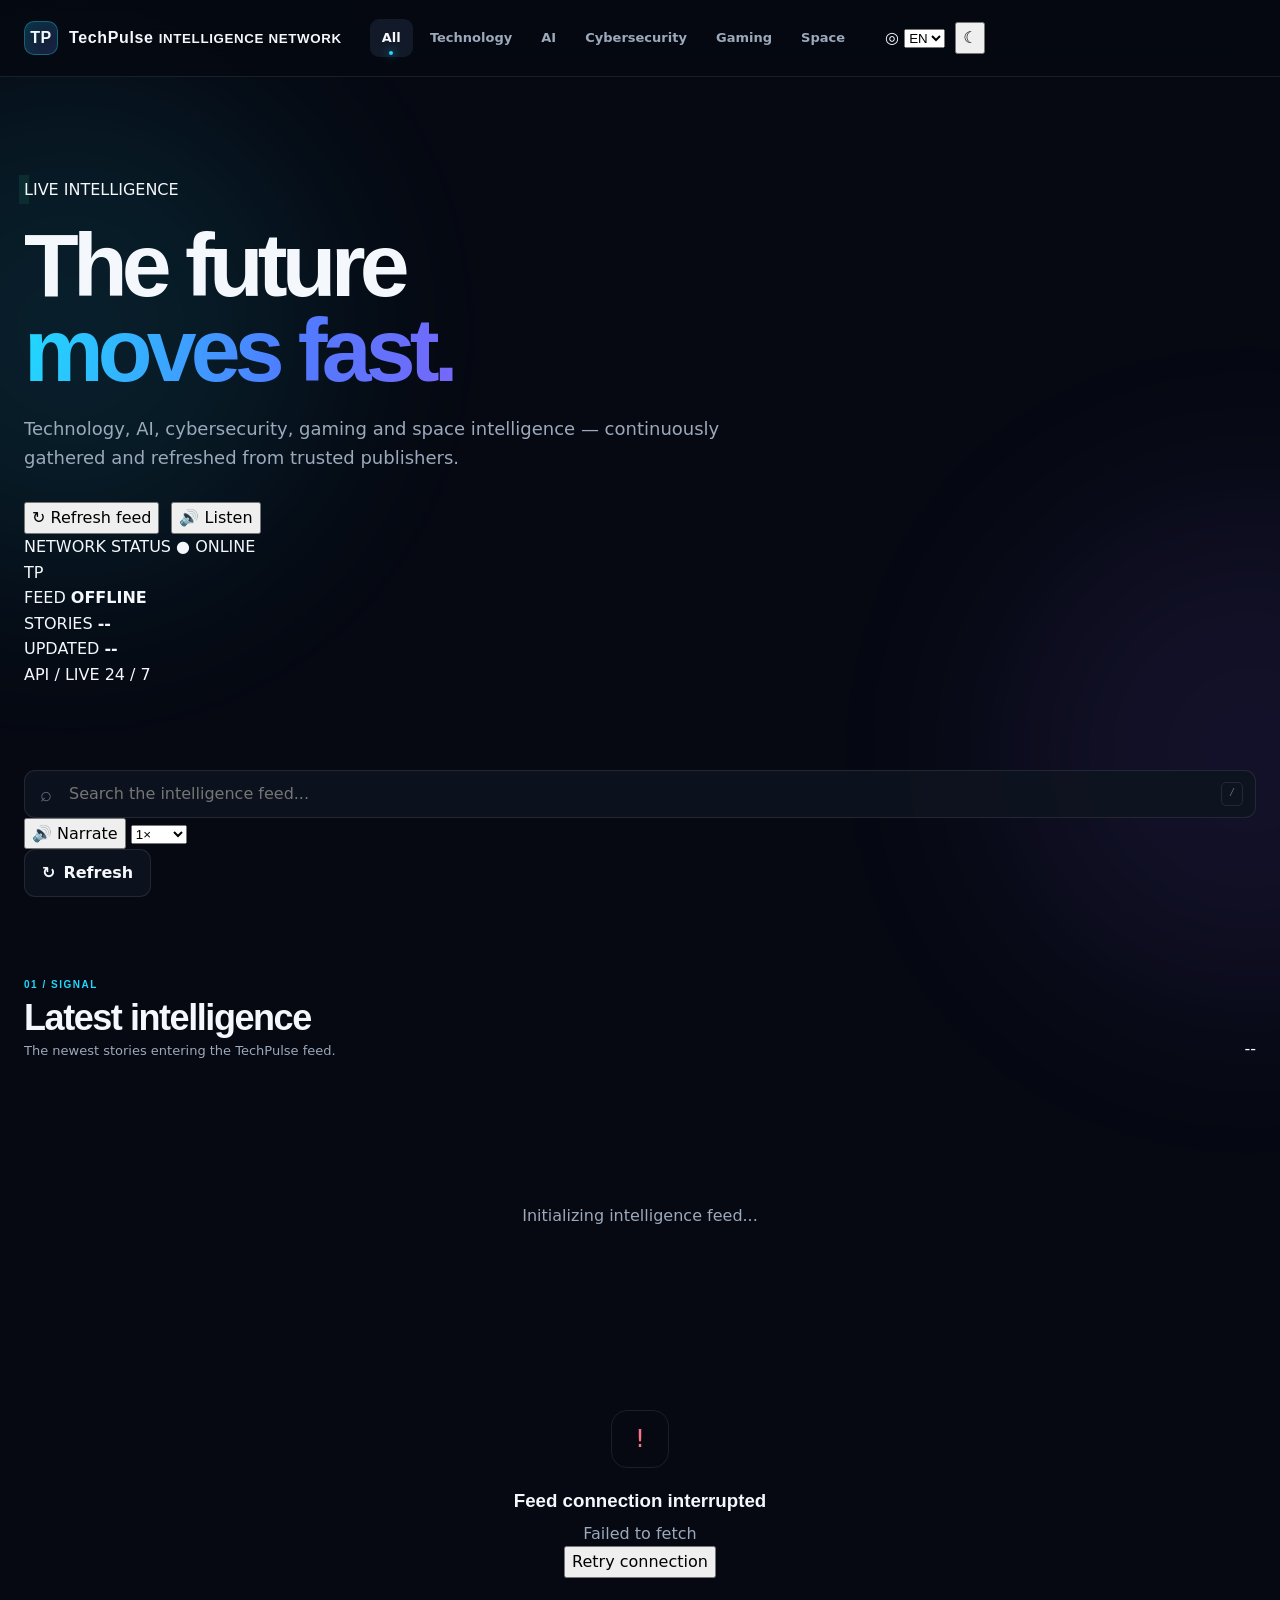
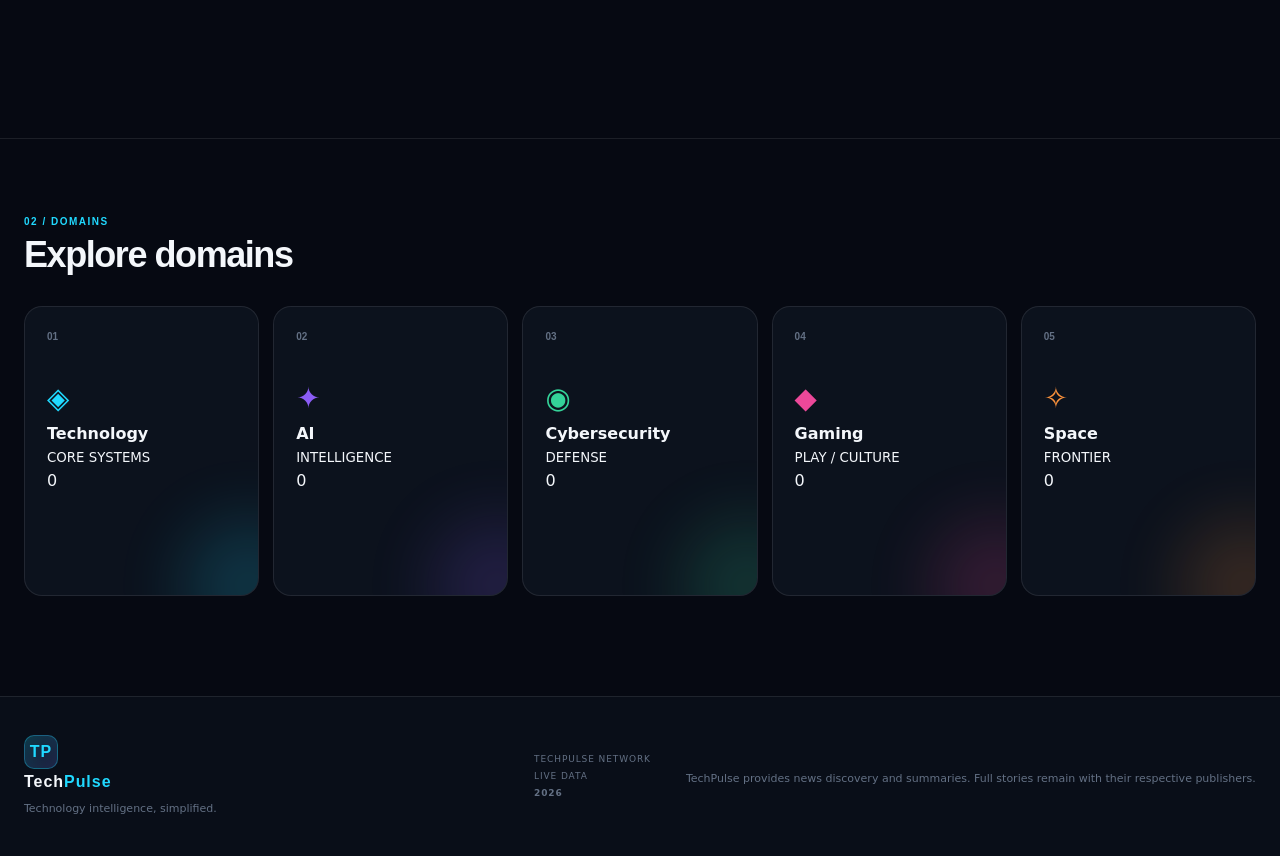
==== commit 5b769954: "Update index.html" ====
--- a/index.html
+++ b/index.html
@@ -1,36 +1,44 @@
 <!DOCTYPE html>
 <html lang="en">
+
 <head>
+
   <meta charset="UTF-8">
 
-  <meta name="viewport" content="width=device-width, initial-scale=1.0">
+  <meta
+    name="viewport"
+    content="width=device-width, initial-scale=1.0"
+  >
 
   <meta
     name="description"
-    content="TechPulse — Technology, AI, Cybersecurity, Gaming and Space news."
+    content="TechPulse — live technology, AI, cybersecurity, gaming and space intelligence."
   >
 
-  <meta name="theme-color" content="#070b14">
-
-  <title>TechPulse — The Daily Technology Signal</title>
-
-  <link rel="preconnect" href="https://fonts.googleapis.com">
-  <link rel="preconnect" href="https://fonts.gstatic.com" crossorigin>
-
-  <link
-    href="https://fonts.googleapis.com/css2?family=Inter:wght@400;500;600;700;800&family=Space+Grotesk:wght@400;500;600;700&display=swap"
-    rel="stylesheet"
+  <meta
+    name="theme-color"
+    content="#05070d"
   >
 
+  <title>TechPulse — Technology Intelligence</title>
+
   <link rel="stylesheet" href="style.css">
+
 </head>
 
+
 <body>
 
-  <!-- Ambient background -->
+  <!-- =====================================================
+       BACKGROUND
+       ===================================================== -->
+
   <div class="ambient ambient-one"></div>
   <div class="ambient ambient-two"></div>
-  <div class="tech-grid"></div>
+  <div class="ambient ambient-three"></div>
+
+  <div class="noise"></div>
+
 
   <!-- =====================================================
        HEADER
@@ -40,66 +48,131 @@
 
     <div class="container header-inner">
 
-      <a href="#" class="brand" aria-label="TechPulse Home">
+      <a
+        href="#top"
+        class="brand"
+        aria-label="TechPulse home"
+      >
 
         <span class="brand-mark">
-          <span class="brand-bolt">ϟ</span>
+          <span>TP</span>
         </span>
 
-        <span class="brand-name">
-          TECH<span>PULSE</span>
+        <span class="brand-copy">
+
+          <strong>
+            Tech<span>Pulse</span>
+          </strong>
+
+          <small>
+            INTELLIGENCE NETWORK
+          </small>
+
         </span>
 
       </a>
 
-      <nav class="main-nav" aria-label="Main navigation">
-
-        <button class="nav-link active" data-category="All">
+
+      <nav
+        class="desktop-nav"
+        aria-label="News categories"
+      >
+
+        <button
+          class="nav-link active"
+          data-category="All"
+          data-i18n="nav_all"
+        >
           All
         </button>
 
-        <button class="nav-link" data-category="Technology">
+        <button
+          class="nav-link"
+          data-category="Technology"
+          data-i18n="nav_technology"
+        >
           Technology
         </button>
 
-        <button class="nav-link" data-category="AI">
+        <button
+          class="nav-link"
+          data-category="AI"
+          data-i18n="nav_ai"
+        >
           AI
         </button>
 
-        <button class="nav-link" data-category="Cybersecurity">
-          Security
+        <button
+          class="nav-link"
+          data-category="Cybersecurity"
+          data-i18n="nav_security"
+        >
+          Cybersecurity
         </button>
 
-        <button class="nav-link" data-category="Gaming">
+        <button
+          class="nav-link"
+          data-category="Gaming"
+          data-i18n="nav_gaming"
+        >
           Gaming
         </button>
 
-        <button class="nav-link" data-category="Space">
+        <button
+          class="nav-link"
+          data-category="Space"
+          data-i18n="nav_space"
+        >
           Space
         </button>
 
       </nav>
 
+
       <div class="header-actions">
 
-        <div class="live-indicator">
-          <span class="pulse-dot"></span>
-          LIVE
-        </div>
+        <label
+          class="language-control"
+          aria-label="Language"
+        >
+
+          <span>◎</span>
+
+          <select id="languageSelect">
+
+            <option value="en">
+              EN
+            </option>
+
+            <option value="hi">
+              HI
+            </option>
+
+            <option value="te">
+              TE
+            </option>
+
+          </select>
+
+        </label>
+
 
         <button
           id="themeToggle"
-          class="icon-button"
+          class="header-icon"
+          type="button"
           aria-label="Toggle theme"
-          title="Toggle theme"
         >
           ☾
         </button>
 
+
         <button
           id="mobileMenuButton"
-          class="mobile-menu-button"
+          class="header-icon mobile-menu-button"
+          type="button"
           aria-label="Open navigation"
+          aria-expanded="false"
         >
           ☰
         </button>
@@ -108,14 +181,37 @@
 
     </div>
 
-    <div id="mobileNav" class="mobile-nav">
-
-      <button data-category="All">All</button>
-      <button data-category="Technology">Technology</button>
-      <button data-category="AI">AI</button>
-      <button data-category="Cybersecurity">Security</button>
-      <button data-category="Gaming">Gaming</button>
-      <button data-category="Space">Space</button>
+
+    <!-- MOBILE NAV -->
+
+    <div
+      id="mobileNav"
+      class="mobile-nav"
+    >
+
+      <button data-category="All">
+        All
+      </button>
+
+      <button data-category="Technology">
+        Technology
+      </button>
+
+      <button data-category="AI">
+        AI
+      </button>
+
+      <button data-category="Cybersecurity">
+        Cybersecurity
+      </button>
+
+      <button data-category="Gaming">
+        Gaming
+      </button>
+
+      <button data-category="Space">
+        Space
+      </button>
 
     </div>
 
@@ -126,7 +222,8 @@
        MAIN
        ===================================================== -->
 
-  <main>
+  <main id="top">
+
 
     <!-- ===================================================
          HERO
@@ -134,41 +231,69 @@
 
     <section class="hero">
 
-      <div class="container hero-layout">
+      <div class="container hero-grid">
+
 
         <div class="hero-copy">
 
-          <div class="hero-label">
-            <span class="signal-line"></span>
-            THE DAILY TECHNOLOGY SIGNAL
-          </div>
+          <div class="signal-label">
+
+            <span class="pulse-dot"></span>
+
+            <span data-i18n="live_signal">
+              LIVE INTELLIGENCE
+            </span>
+
+          </div>
+
 
           <h1>
-            What's next
-            <span>starts here.</span>
+
+            The future
+            <span>moves fast.</span>
+
           </h1>
 
-          <p>
-            Technology, artificial intelligence, cybersecurity,
-            gaming and space — curated into one continuously
-            refreshed intelligence feed.
+
+          <p
+            class="hero-description"
+            data-i18n="hero_description"
+          >
+            Technology, AI, cybersecurity, gaming and
+            space intelligence — continuously gathered
+            and refreshed from trusted publishers.
           </p>
 
+
           <div class="hero-actions">
 
             <button
-              class="primary-cta"
-              onclick="document.getElementById('latest').scrollIntoView({behavior:'smooth'})"
+              id="heroRefresh"
+              class="primary-button"
+              type="button"
             >
-              Explore latest
-              <span>↗</span>
+
+              <span>↻</span>
+
+              <span data-i18n="refresh_feed">
+                Refresh feed
+              </span>
+
             </button>
 
+
             <button
-              class="secondary-cta"
-              onclick="document.getElementById('topics').scrollIntoView({behavior:'smooth'})"
+              id="heroAudio"
+              class="secondary-button"
+              type="button"
             >
-              Explore topics
+
+              <span>🔊</span>
+
+              <span data-i18n="listen">
+                Listen
+              </span>
+
             </button>
 
           </div>
@@ -176,78 +301,94 @@
         </div>
 
 
-        <div class="hero-dashboard">
-
-          <div class="dashboard-card">
-
-            <div class="dashboard-top">
-
-              <span>FEED TELEMETRY</span>
-
-              <span class="telemetry-status">
-                <span></span>
-                ONLINE
-              </span>
+        <!-- SYSTEM STATUS -->
+
+        <div class="system-panel">
+
+          <div class="system-top">
+
+            <span data-i18n="network_status">
+              NETWORK STATUS
+            </span>
+
+            <span class="system-live">
+              ● ONLINE
+            </span>
+
+          </div>
+
+
+          <div class="system-display">
+
+            <div class="system-orbit">
+
+              <div class="orbit-ring ring-one"></div>
+              <div class="orbit-ring ring-two"></div>
+              <div class="orbit-ring ring-three"></div>
+
+              <div class="orbit-core">
+                TP
+              </div>
 
             </div>
 
-            <div class="telemetry-main">
-
-              <div class="telemetry-number" id="telemetryCount">
-                —
+
+            <div class="system-metrics">
+
+              <div>
+
+                <span data-i18n="feed">
+                  FEED
+                </span>
+
+                <strong id="feedStatus">
+                  CONNECTING
+                </strong>
+
               </div>
 
-              <div class="telemetry-label">
-                STORIES IN SIGNAL
+
+              <div>
+
+                <span data-i18n="stories">
+                  STORIES
+                </span>
+
+                <strong id="heroStoryCount">
+                  --
+                </strong>
+
               </div>
 
+
+              <div>
+
+                <span data-i18n="updated">
+                  UPDATED
+                </span>
+
+                <strong id="lastUpdated">
+                  --
+                </strong>
+
+              </div>
+
             </div>
 
-            <div class="telemetry-bars">
-
-              <div>
-                <span></span>
-              </div>
-
-              <div>
-                <span></span>
-              </div>
-
-              <div>
-                <span></span>
-              </div>
-
-              <div>
-                <span></span>
-              </div>
-
-              <div>
-                <span></span>
-              </div>
-
-              <div>
-                <span></span>
-              </div>
-
-              <div>
-                <span></span>
-              </div>
-
-            </div>
-
-            <div class="dashboard-footer">
-
-              <div>
-                <small>STATUS</small>
-                <strong id="feedStatus">CONNECTING</strong>
-              </div>
-
-              <div>
-                <small>UPDATED</small>
-                <strong id="lastUpdated">—</strong>
-              </div>
-
-            </div>
+          </div>
+
+
+          <div class="system-footer">
+
+            <span>
+              API / LIVE
+            </span>
+
+            <span class="system-line"></span>
+
+            <span>
+              24 / 7
+            </span>
 
           </div>
 
@@ -262,33 +403,100 @@
          CONTROL BAR
          =================================================== -->
 
-    <section class="control-section">
-
-      <div class="container control-bar">
+    <section class="control-bar">
+
+      <div class="container controls-inner">
+
 
         <div class="search-box">
 
-          <span>⌕</span>
+          <span class="search-symbol">
+            ⌕
+          </span>
 
           <input
             id="searchInput"
             type="search"
-            placeholder="Search the TechPulse signal..."
             autocomplete="off"
-            aria-label="Search news"
+            data-i18n-placeholder="search_placeholder"
+            placeholder="Search the intelligence feed..."
           >
 
-          <kbd>⌘ K</kbd>
-
-        </div>
-
-        <button id="refreshButton" class="refresh-button">
-
-          <span id="refreshIcon">↻</span>
-
-          Refresh feed
-
-        </button>
+          <kbd>
+            /
+          </kbd>
+
+        </div>
+
+
+        <div class="control-actions">
+
+          <!-- AUDIO CONTROL -->
+
+          <div class="audio-control">
+
+            <button
+              id="audioButton"
+              class="audio-button"
+              type="button"
+              aria-label="Play article narration"
+            >
+
+              🔊
+
+              <span data-i18n="narrate">
+                Narrate
+              </span>
+
+            </button>
+
+
+            <select
+              id="voiceSpeed"
+              aria-label="Narration speed"
+            >
+
+              <option value="0.85">
+                0.85×
+              </option>
+
+              <option
+                value="1"
+                selected
+              >
+                1×
+              </option>
+
+              <option value="1.15">
+                1.15×
+              </option>
+
+              <option value="1.3">
+                1.3×
+              </option>
+
+            </select>
+
+          </div>
+
+
+          <button
+            id="refreshButton"
+            class="refresh-button"
+            type="button"
+          >
+
+            <span id="refreshIcon">
+              ↻
+            </span>
+
+            <span data-i18n="refresh">
+              Refresh
+            </span>
+
+          </button>
+
+        </div>
 
       </div>
 
@@ -296,12 +504,13 @@
 
 
     <!-- ===================================================
-         LATEST NEWS
+         NEWS
          =================================================== -->
 
-    <section id="latest" class="news-section">
+    <section class="news-section">
 
       <div class="container">
+
 
         <div class="section-heading">
 
@@ -311,21 +520,22 @@
               01 / SIGNAL
             </div>
 
-            <h2>
+            <h2 data-i18n="latest_intelligence">
               Latest intelligence
             </h2>
 
-            <p>
+            <p data-i18n="latest_description">
               The newest stories entering the TechPulse feed.
             </p>
 
           </div>
 
+
           <div
             id="articleCount"
-            class="story-count"
+            class="article-count"
           >
-            Loading...
+            --
           </div>
 
         </div>
@@ -333,11 +543,16 @@
 
         <!-- FEATURED -->
 
-        <div id="featuredStory" class="featured-story">
-
-          <div class="loading-card">
-            <div class="loading-spinner"></div>
-            <span>Scanning the signal...</span>
+        <div
+          id="featuredStory"
+          class="featured-wrapper"
+        >
+
+          <div class="loading-state">
+            <div class="loader"></div>
+            <span>
+              Initializing intelligence feed...
+            </span>
           </div>
 
         </div>
@@ -345,31 +560,31 @@
 
         <!-- GRID -->
 
-        <div id="newsGrid" class="news-grid">
-
-          <div class="loading-state">
-
-            <div class="loading-spinner"></div>
-
-            <span>
-              Loading latest stories...
-            </span>
-
-          </div>
+        <div
+          id="newsGrid"
+          class="news-grid"
+        >
 
         </div>
 
 
         <!-- EMPTY -->
 
-        <div id="emptyState" class="empty-state hidden">
-
-          <div class="empty-symbol">⌁</div>
-
-          <h3>No signal found</h3>
-
-          <p>
-            Try another keyword or explore a different category.
+        <div
+          id="emptyState"
+          class="empty-state hidden"
+        >
+
+          <div class="empty-symbol">
+            ∅
+          </div>
+
+          <h3 data-i18n="no_results">
+            No intelligence found
+          </h3>
+
+          <p data-i18n="no_results_description">
+            Try another category or search term.
           </p>
 
         </div>
@@ -377,18 +592,29 @@
 
         <!-- ERROR -->
 
-        <div id="errorState" class="error-state hidden">
-
-          <div class="error-symbol">!</div>
-
-          <h3>Signal interrupted</h3>
+        <div
+          id="errorState"
+          class="error-state hidden"
+        >
+
+          <div class="error-symbol">
+            !
+          </div>
+
+          <h3 data-i18n="feed_error">
+            Feed connection interrupted
+          </h3>
 
           <p id="errorMessage">
-            Unable to load the latest news.
+            Unable to retrieve the latest stories.
           </p>
 
-          <button id="retryButton" class="retry-button">
-            Reconnect
+          <button
+            id="retryButton"
+            class="primary-button"
+            type="button"
+          >
+            Retry connection
           </button>
 
         </div>
@@ -402,11 +628,12 @@
          TOPICS
          =================================================== -->
 
-    <section id="topics" class="topics-section">
+    <section class="topics-section">
 
       <div class="container">
 
-        <div class="section-heading compact">
+
+        <div class="section-heading">
 
           <div>
 
@@ -414,8 +641,8 @@
               02 / DOMAINS
             </div>
 
-            <h2>
-              Explore the signal
+            <h2 data-i18n="explore_domains">
+              Explore domains
             </h2>
 
           </div>
@@ -424,29 +651,34 @@
 
 
         <div class="topic-grid">
+
 
           <button
             class="topic-card topic-tech"
             data-category="Technology"
           >
 
-            <span class="topic-number">01</span>
-
-            <span class="topic-icon">◈</span>
-
-            <span class="topic-title">
+            <span class="topic-number">
+              01
+            </span>
+
+            <span class="topic-icon">
+              ◈
+            </span>
+
+            <strong data-i18n="nav_technology">
               Technology
-            </span>
-
-            <span class="topic-description">
-              Devices, platforms, software and the infrastructure
-              shaping tomorrow.
-            </span>
-
-            <span class="topic-bottom">
-              <span id="countTechnology">0</span>
-              stories
-              <b>↗</b>
+            </strong>
+
+            <small>
+              CORE SYSTEMS
+            </small>
+
+            <span
+              id="countTechnology"
+              class="topic-count"
+            >
+              0
             </span>
 
           </button>
@@ -457,23 +689,27 @@
             data-category="AI"
           >
 
-            <span class="topic-number">02</span>
-
-            <span class="topic-icon">✦</span>
-
-            <span class="topic-title">
-              Artificial Intelligence
-            </span>
-
-            <span class="topic-description">
-              Models, agents, automation and the rapidly evolving
-              AI ecosystem.
-            </span>
-
-            <span class="topic-bottom">
-              <span id="countAI">0</span>
-              stories
-              <b>↗</b>
+            <span class="topic-number">
+              02
+            </span>
+
+            <span class="topic-icon">
+              ✦
+            </span>
+
+            <strong data-i18n="nav_ai">
+              AI
+            </strong>
+
+            <small>
+              INTELLIGENCE
+            </small>
+
+            <span
+              id="countAI"
+              class="topic-count"
+            >
+              0
             </span>
 
           </button>
@@ -484,23 +720,27 @@
             data-category="Cybersecurity"
           >
 
-            <span class="topic-number">03</span>
-
-            <span class="topic-icon">⬡</span>
-
-            <span class="topic-title">
+            <span class="topic-number">
+              03
+            </span>
+
+            <span class="topic-icon">
+              ◉
+            </span>
+
+            <strong data-i18n="nav_security">
               Cybersecurity
-            </span>
-
-            <span class="topic-description">
-              Threats, vulnerabilities, breaches and defensive
-              technology.
-            </span>
-
-            <span class="topic-bottom">
-              <span id="countCybersecurity">0</span>
-              stories
-              <b>↗</b>
+            </strong>
+
+            <small>
+              DEFENSE
+            </small>
+
+            <span
+              id="countCybersecurity"
+              class="topic-count"
+            >
+              0
             </span>
 
           </button>
@@ -511,23 +751,27 @@
             data-category="Gaming"
           >
 
-            <span class="topic-number">04</span>
-
-            <span class="topic-icon">◆</span>
-
-            <span class="topic-title">
+            <span class="topic-number">
+              04
+            </span>
+
+            <span class="topic-icon">
+              ◆
+            </span>
+
+            <strong data-i18n="nav_gaming">
               Gaming
-            </span>
-
-            <span class="topic-description">
-              Games, consoles, studios, hardware and the culture
-              around interactive entertainment.
-            </span>
-
-            <span class="topic-bottom">
-              <span id="countGaming">0</span>
-              stories
-              <b>↗</b>
+            </strong>
+
+            <small>
+              PLAY / CULTURE
+            </small>
+
+            <span
+              id="countGaming"
+              class="topic-count"
+            >
+              0
             </span>
 
           </button>
@@ -538,23 +782,27 @@
             data-category="Space"
           >
 
-            <span class="topic-number">05</span>
-
-            <span class="topic-icon">✧</span>
-
-            <span class="topic-title">
+            <span class="topic-number">
+              05
+            </span>
+
+            <span class="topic-icon">
+              ✧
+            </span>
+
+            <strong data-i18n="nav_space">
               Space
-            </span>
-
-            <span class="topic-description">
-              Launches, missions, satellites and humanity's next
-              frontier.
-            </span>
-
-            <span class="topic-bottom">
-              <span id="countSpace">0</span>
-              stories
-              <b>↗</b>
+            </strong>
+
+            <small>
+              FRONTIER
+            </small>
+
+            <span
+              id="countSpace"
+              class="topic-count"
+            >
+              0
             </span>
 
           </button>
@@ -564,6 +812,56 @@
       </div>
 
     </section>
+
+
+    <!-- ===================================================
+         AUDIO PLAYER
+         =================================================== -->
+
+    <aside
+      id="audioPlayer"
+      class="audio-player hidden"
+      aria-live="polite"
+    >
+
+      <div class="audio-player-main">
+
+        <div class="audio-wave">
+
+          <i></i>
+          <i></i>
+          <i></i>
+          <i></i>
+          <i></i>
+
+        </div>
+
+
+        <div class="audio-info">
+
+          <small>
+            TECHPULSE AUDIO
+          </small>
+
+          <strong id="audioTitle">
+            Ready to narrate
+          </strong>
+
+        </div>
+
+
+        <button
+          id="audioStop"
+          type="button"
+          aria-label="Stop narration"
+        >
+          ■
+        </button>
+
+      </div>
+
+    </aside>
+
 
   </main>
 
@@ -576,17 +874,23 @@
 
     <div class="container footer-grid">
 
+
       <div>
 
         <div class="footer-brand">
 
-          <span>ϟ</span>
-          TECHPULSE
-
-        </div>
-
-        <p>
-          The daily technology signal.
+          <span class="brand-mark">
+            TP
+          </span>
+
+          <strong>
+            Tech<span>Pulse</span>
+          </strong>
+
+        </div>
+
+        <p data-i18n="footer_description">
+          Technology intelligence, simplified.
         </p>
 
       </div>
@@ -595,28 +899,27 @@
       <div class="footer-system">
 
         <span>
-          SYSTEM STATUS
+          TECHPULSE NETWORK
         </span>
 
-        <strong>
-          <i></i>
-          OPERATIONAL
-        </strong>
+        <span>
+          LIVE DATA
+        </span>
+
+        <span>
+          <b id="currentYear"></b>
+        </span>
 
       </div>
 
 
-      <div class="footer-copy">
-
-        <p>
+      <div class="footer-note">
+
+        <p data-i18n="footer_note">
           TechPulse provides news discovery and summaries.
           Full stories remain with their respective publishers.
         </p>
 
-        <p>
-          © <span id="currentYear"></span> TechPulse
-        </p>
-
       </div>
 
     </div>
@@ -627,4 +930,5 @@
   <script src="app.js"></script>
 
 </body>
+
 </html>
--- a/style.css
+++ b/style.css
@@ -1,96 +1,210 @@
+/* ==========================================================
+   TECHPULSE — FUTURE EDITORIAL SYSTEM
+   ========================================================== */
+
 :root {
 
-  --bg: #f6f8fc;
-  --surface: #ffffff;
-  --surface-soft: #eef2f7;
-
-  --text: #101828;
-  --text-soft: #667085;
-  --text-muted: #98a2b3;
-
-  --border: #e4e7ec;
-
-  --primary: #5b5ce2;
-  --primary-dark: #4546c9;
-
-  --success: #12b76a;
-  --danger: #f04438;
+  --bg: #060912;
+  --bg-alt: #090e18;
+
+  --surface: rgba(14, 20, 32, .86);
+  --surface-solid: #0e1420;
+  --surface-soft: #121a29;
+
+  --text: #f4f7fb;
+  --text-soft: #9ca9bb;
+  --text-muted: #637084;
+
+  --border: rgba(255,255,255,.09);
+  --border-strong: rgba(255,255,255,.15);
+
+  --cyan: #20d9ff;
+  --blue: #4f7cff;
+  --violet: #8b5cf6;
+  --pink: #ec4899;
+  --green: #34d399;
+  --orange: #fb923c;
 
   --shadow:
-    0 12px 35px rgba(16, 24, 40, .08);
-
-  --shadow-hover:
-    0 18px 45px rgba(16, 24, 40, .13);
-
-  --radius: 18px;
-
-  --container: 1180px;
-
-}
-
+    0 25px 70px rgba(0,0,0,.35);
+
+  --container: 1240px;
+
+  --radius: 22px;
+
+}
+
+
+/* ==========================================================
+   LIGHT THEME
+   ========================================================== */
+
+body.light {
+
+  --bg: #f4f7fb;
+  --bg-alt: #ffffff;
+
+  --surface: rgba(255,255,255,.90);
+  --surface-solid: #ffffff;
+  --surface-soft: #edf2f8;
+
+  --text: #0b1220;
+  --text-soft: #526071;
+  --text-muted: #7d8898;
+
+  --border: rgba(15,23,42,.09);
+  --border-strong: rgba(15,23,42,.15);
+
+  --shadow:
+    0 25px 60px rgba(15,23,42,.10);
+
+}
+
+
+/* ==========================================================
+   RESET
+   ========================================================== */
 
 * {
   box-sizing: border-box;
 }
 
-
 html {
   scroll-behavior: smooth;
 }
 
-
 body {
 
   margin: 0;
+
+  min-height: 100vh;
+
+  background:
+    var(--bg);
+
+  color:
+    var(--text);
 
   font-family:
     Inter,
-    ui-sans-serif,
     system-ui,
     -apple-system,
     BlinkMacSystemFont,
     "Segoe UI",
     sans-serif;
 
-  background:
-    var(--bg);
-
-  color:
-    var(--text);
-
-  line-height:
-    1.6;
+  line-height: 1.6;
+
+  overflow-x: hidden;
 
   transition:
-    background .25s ease,
-    color .25s ease;
-
-}
-
+    background .3s ease,
+    color .3s ease;
+
+}
 
 button,
-input,
-select {
+input {
   font: inherit;
 }
-
 
 button {
   cursor: pointer;
 }
 
+a {
+  color: inherit;
+}
 
 .container {
 
   width:
     min(
       var(--container),
-      calc(100% - 40px)
+      calc(100% - 48px)
     );
 
   margin:
     0 auto;
 
+}
+
+
+/* ==========================================================
+   AMBIENT BACKGROUND
+   ========================================================== */
+
+.ambient {
+
+  position: fixed;
+
+  width: 500px;
+  height: 500px;
+
+  border-radius: 50%;
+
+  filter: blur(100px);
+
+  opacity: .10;
+
+  pointer-events: none;
+
+  z-index: -3;
+
+}
+
+.ambient-one {
+
+  top: 80px;
+  left: -180px;
+
+  background:
+    var(--cyan);
+
+}
+
+.ambient-two {
+
+  top: 500px;
+  right: -220px;
+
+  background:
+    var(--violet);
+
+}
+
+.tech-grid {
+
+  position: fixed;
+
+  inset: 0;
+
+  z-index: -4;
+
+  pointer-events: none;
+
+  opacity: .035;
+
+  background-image:
+
+    linear-gradient(
+      rgba(255,255,255,.5) 1px,
+      transparent 1px
+    ),
+
+    linear-gradient(
+      90deg,
+      rgba(255,255,255,.5) 1px,
+      transparent 1px
+    );
+
+  background-size:
+    45px 45px;
+
+}
+
+body.light .tech-grid {
+  opacity: .025;
 }
 
 
@@ -100,31 +214,31 @@
 
 .site-header {
 
-  position:
-    sticky;
-
-  top:
-    0;
-
-  z-index:
-    100;
-
-  background:
-    rgba(255, 255, 255, .94);
+  position: sticky;
+
+  top: 0;
+
+  z-index: 1000;
+
+  background:
+    color-mix(
+      in srgb,
+      var(--bg) 82%,
+      transparent
+    );
 
   backdrop-filter:
-    blur(18px);
+    blur(22px);
 
   border-bottom:
     1px solid var(--border);
 
 }
 
-
 .header-inner {
 
   min-height:
-    74px;
+    76px;
 
   display:
     flex;
@@ -133,10 +247,9 @@
     center;
 
   gap:
-    26px;
-
-}
-
+    28px;
+
+}
 
 .brand {
 
@@ -147,36 +260,80 @@
     center;
 
   gap:
-    9px;
+    11px;
 
   text-decoration:
     none;
 
-  color:
-    var(--text);
+  font-family:
+    "Space Grotesk",
+    sans-serif;
 
   font-weight:
-    850;
-
-  font-size:
-    21px;
+    700;
+
+  letter-spacing:
+    .04em;
 
   white-space:
     nowrap;
 
 }
 
-
-.brand-icon {
-  font-size: 23px;
-}
-
-
-.brand-text span {
-  color:
-    var(--primary);
-}
-
+.brand-mark {
+
+  width:
+    34px;
+
+  height:
+    34px;
+
+  display:
+    grid;
+
+  place-items:
+    center;
+
+  border:
+    1px solid
+    rgba(32,217,255,.35);
+
+  border-radius:
+    10px;
+
+  background:
+    linear-gradient(
+      135deg,
+      rgba(32,217,255,.18),
+      rgba(139,92,246,.16)
+    );
+
+  box-shadow:
+    inset 0 0 20px rgba(32,217,255,.08);
+
+}
+
+.brand-bolt {
+
+  color:
+    var(--cyan);
+
+  font-size:
+    23px;
+
+}
+
+.brand-name {
+
+  font-size:
+    17px;
+
+}
+
+.brand-name span {
+  color:
+    var(--cyan);
+}
 
 .main-nav {
 
@@ -189,14 +346,14 @@
   gap:
     3px;
 
-  flex:
-    1;
-
-}
-
-
-.nav-link,
-.mobile-category {
+  flex: 1;
+
+}
+
+.nav-link {
+
+  position:
+    relative;
 
   border:
     0;
@@ -207,37 +364,60 @@
   color:
     var(--text-soft);
 
-  font-size:
-    13px;
-
-  font-weight:
-    700;
-
-}
-
-
-.nav-link {
-
   padding:
     9px 12px;
 
   border-radius:
-    10px;
-
-}
-
+    9px;
+
+  font-size:
+    13px;
+
+  font-weight:
+    600;
+
+  transition:
+    color .2s ease,
+    background .2s ease;
+
+}
 
 .nav-link:hover,
 .nav-link.active {
 
+  color:
+    var(--text);
+
   background:
     var(--surface-soft);
 
-  color:
-    var(--primary);
-
-}
-
+}
+
+.nav-link.active::after {
+
+  content: "";
+
+  position: absolute;
+
+  left: 50%;
+  bottom: 2px;
+
+  width: 4px;
+  height: 4px;
+
+  transform:
+    translateX(-50%);
+
+  border-radius:
+    50%;
+
+  background:
+    var(--cyan);
+
+  box-shadow:
+    0 0 10px var(--cyan);
+
+}
 
 .header-actions {
 
@@ -248,21 +428,79 @@
     center;
 
   gap:
-    8px;
-
-  margin-left:
-    auto;
-
-}
-
-
-.language-select {
+    10px;
+
+}
+
+.live-indicator {
+
+  display:
+    flex;
+
+  align-items:
+    center;
+
+  gap:
+    7px;
+
+  color:
+    var(--green);
+
+  font-size:
+    10px;
+
+  font-weight:
+    800;
+
+  letter-spacing:
+    .12em;
+
+}
+
+.pulse-dot {
+
+  width:
+    7px;
 
   height:
-    40px;
-
-  padding:
-    0 30px 0 11px;
+    7px;
+
+  border-radius:
+    50%;
+
+  background:
+    var(--green);
+
+  box-shadow:
+    0 0 0 5px
+    rgba(52,211,153,.10);
+
+  animation:
+    pulse 2s infinite;
+
+}
+
+@keyframes pulse {
+
+  0%,100% {
+    box-shadow:
+      0 0 0 4px rgba(52,211,153,.10);
+  }
+
+  50% {
+    box-shadow:
+      0 0 0 8px rgba(52,211,153,.02);
+  }
+
+}
+
+.icon-button {
+
+  width:
+    39px;
+
+  height:
+    39px;
 
   border:
     1px solid var(--border);
@@ -276,32 +514,38 @@
   color:
     var(--text);
 
-  font-size:
-    12px;
-
-  font-weight:
-    700;
-
-  outline:
+  transition:
+    .2s ease;
+
+}
+
+.icon-button:hover {
+
+  border-color:
+    var(--cyan);
+
+  color:
+    var(--cyan);
+
+}
+
+.mobile-menu-button {
+
+  display:
     none;
 
-}
-
-
-.icon-button {
-
   width:
-    40px;
+    39px;
 
   height:
-    40px;
-
-  border-radius:
-    50%;
+    39px;
 
   border:
     1px solid var(--border);
 
+  border-radius:
+    10px;
+
   background:
     var(--surface);
 
@@ -310,9 +554,11 @@
 
 }
 
-
-.mobile-category-bar {
-  display: none;
+.mobile-nav {
+
+  display:
+    none;
+
 }
 
 
@@ -322,326 +568,560 @@
 
 .hero {
 
+  position:
+    relative;
+
   padding:
-    70px 0 60px;
-
-  background:
-
-    radial-gradient(
-      circle at 10% 20%,
-      rgba(91, 92, 226, .12),
-      transparent 32%
-    ),
-
-    radial-gradient(
-      circle at 90% 10%,
-      rgba(20, 184, 166, .10),
-      transparent 30%
-    );
-
-}
-
-
-.hero-inner {
-
-  display:
-    flex;
+    100px 0 82px;
+
+  overflow:
+    hidden;
+
+}
+
+.hero-layout {
+
+  display:
+    grid;
+
+  grid-template-columns:
+    minmax(0,1.4fr)
+    minmax(320px,.6fr);
+
+  gap:
+    70px;
 
   align-items:
     center;
 
+}
+
+.hero-copy {
+
+  max-width:
+    800px;
+
+}
+
+.hero-label {
+
+  display:
+    flex;
+
+  align-items:
+    center;
+
+  gap:
+    11px;
+
+  color:
+    var(--cyan);
+
+  font-size:
+    11px;
+
+  font-weight:
+    800;
+
+  letter-spacing:
+    .17em;
+
+}
+
+.signal-line {
+
+  width:
+    35px;
+
+  height:
+    1px;
+
+  background:
+    linear-gradient(
+      90deg,
+      var(--cyan),
+      transparent
+    );
+
+}
+
+.hero h1 {
+
+  margin:
+    20px 0 22px;
+
+  font-family:
+    "Space Grotesk",
+    sans-serif;
+
+  font-size:
+    clamp(54px, 7vw, 92px);
+
+  line-height:
+    .95;
+
+  letter-spacing:
+    -.065em;
+
+}
+
+.hero h1 span {
+
+  display:
+    block;
+
+  background:
+    linear-gradient(
+      100deg,
+      var(--cyan),
+      var(--blue),
+      var(--violet),
+      var(--pink)
+    );
+
+  -webkit-background-clip:
+    text;
+
+  background-clip:
+    text;
+
+  color:
+    transparent;
+
+}
+
+.hero-copy > p {
+
+  max-width:
+    700px;
+
+  margin:
+    0;
+
+  color:
+    var(--text-soft);
+
+  font-size:
+    18px;
+
+}
+
+.hero-actions {
+
+  display:
+    flex;
+
+  gap:
+    12px;
+
+  margin-top:
+    30px;
+
+}
+
+.primary-cta,
+.secondary-cta {
+
+  height:
+    48px;
+
+  padding:
+    0 20px;
+
+  border-radius:
+    11px;
+
+  font-weight:
+    700;
+
+  transition:
+    transform .2s ease,
+    box-shadow .2s ease;
+
+}
+
+.primary-cta {
+
+  border:
+    0;
+
+  background:
+    linear-gradient(
+      100deg,
+      var(--cyan),
+      var(--blue)
+    );
+
+  color:
+    #041019;
+
+  box-shadow:
+    0 10px 35px
+    rgba(32,217,255,.16);
+
+}
+
+.primary-cta:hover {
+
+  transform:
+    translateY(-2px);
+
+  box-shadow:
+    0 15px 40px
+    rgba(32,217,255,.24);
+
+}
+
+.primary-cta span {
+  margin-left: 8px;
+}
+
+.secondary-cta {
+
+  border:
+    1px solid var(--border-strong);
+
+  background:
+    var(--surface);
+
+  color:
+    var(--text);
+
+}
+
+.secondary-cta:hover {
+  border-color:
+    var(--cyan);
+}
+
+
+/* ==========================================================
+   DASHBOARD
+   ========================================================== */
+
+.dashboard-card {
+
+  position:
+    relative;
+
+  padding:
+    24px;
+
+  border:
+    1px solid var(--border);
+
+  border-radius:
+    24px;
+
+  background:
+    linear-gradient(
+      145deg,
+      rgba(17,25,40,.94),
+      rgba(8,13,23,.90)
+    );
+
+  box-shadow:
+    var(--shadow);
+
+  overflow:
+    hidden;
+
+}
+
+body.light .dashboard-card {
+
+  background:
+    linear-gradient(
+      145deg,
+      #ffffff,
+      #edf3fa
+    );
+
+}
+
+.dashboard-card::before {
+
+  content: "";
+
+  position:
+    absolute;
+
+  top:
+    -80px;
+
+  right:
+    -80px;
+
+  width:
+    190px;
+
+  height:
+    190px;
+
+  border-radius:
+    50%;
+
+  background:
+    var(--violet);
+
+  filter:
+    blur(90px);
+
+  opacity:
+    .18;
+
+}
+
+.dashboard-top {
+
+  display:
+    flex;
+
   justify-content:
     space-between;
 
-  gap:
-    50px;
-
-}
-
-
-.hero-content {
-  max-width:
-    750px;
-}
-
-
-.eyebrow {
-
-  display:
-    flex;
-
-  align-items:
-    center;
-
-  gap:
-    8px;
-
-  font-size:
-    11px;
+  color:
+    var(--text-muted);
+
+  font-size:
+    9px;
 
   font-weight:
-    850;
+    800;
 
   letter-spacing:
-    .14em;
-
-  color:
-    var(--primary);
-
-}
-
-
-.live-dot {
+    .13em;
+
+}
+
+.telemetry-status {
+
+  color:
+    var(--green);
+
+}
+
+.telemetry-status span {
+
+  display:
+    inline-block;
 
   width:
-    8px;
+    6px;
 
   height:
-    8px;
+    6px;
+
+  margin-right:
+    5px;
 
   border-radius:
     50%;
 
   background:
-    var(--success);
-
-  box-shadow:
-    0 0 0 5px rgba(18, 183, 106, .12);
-
-  animation:
-    livePulse 2s infinite;
-
-}
-
-
-@keyframes livePulse {
-
-  0%,
-  100% {
-    box-shadow:
-      0 0 0 5px rgba(18, 183, 106, .12);
-  }
-
-  50% {
-    box-shadow:
-      0 0 0 9px rgba(18, 183, 106, .03);
-  }
-
-}
-
-
-.hero h1 {
+    var(--green);
+
+}
+
+.telemetry-main {
 
   margin:
-    16px 0;
-
-  font-size:
-    clamp(42px, 6vw, 72px);
+    45px 0 25px;
+
+}
+
+.telemetry-number {
+
+  font-family:
+    "Space Grotesk",
+    sans-serif;
+
+  font-size:
+    64px;
 
   line-height:
-    1.02;
+    1;
+
+  font-weight:
+    700;
 
   letter-spacing:
     -.05em;
 
 }
 
-
-.hero h1 span {
-  color:
-    var(--primary);
-}
-
-
-.hero p {
-
-  margin:
-    0;
-
-  max-width:
-    680px;
-
-  color:
-    var(--text-soft);
-
-  font-size:
-    18px;
-
-}
-
-
-.hero-actions {
+.telemetry-label {
+
+  margin-top:
+    7px;
+
+  color:
+    var(--text-muted);
+
+  font-size:
+    10px;
+
+  letter-spacing:
+    .13em;
+
+}
+
+.telemetry-bars {
 
   display:
     flex;
 
   align-items:
-    center;
+    end;
 
   gap:
-    12px;
-
-  margin-top:
-    28px;
-
-}
-
-
-.hero-refresh {
-
-  border:
-    0;
+    5px;
+
+  height:
+    55px;
+
+  padding:
+    8px 0;
+
+}
+
+.telemetry-bars div {
+
+  flex:
+    1;
+
+  height:
+    100%;
+
+  display:
+    flex;
+
+  align-items:
+    end;
 
   border-radius:
-    11px;
-
-  padding:
-    11px 16px;
-
-  background:
-    var(--primary);
-
-  color:
-    white;
-
-  font-weight:
-    750;
-
-  display:
-    flex;
-
-  gap:
-    8px;
-
-  align-items:
-    center;
-
-}
-
-
-.hero-refresh:hover {
-  background:
-    var(--primary-dark);
-}
-
-
-.new-stories-badge {
-
-  padding:
-    8px 12px;
-
-  border-radius:
-    999px;
-
-  background:
-    rgba(18, 183, 106, .10);
-
-  color:
-    var(--success);
-
-  font-size:
-    12px;
-
-  font-weight:
-    750;
-
-}
-
-
-.hero-status {
-  min-width:
-    245px;
-}
-
-
-.status-card {
-
-  display:
-    flex;
-
-  align-items:
-    center;
+    3px;
+
+  background:
+    var(--surface-soft);
+
+  overflow:
+    hidden;
+
+}
+
+.telemetry-bars span {
+
+  display:
+    block;
+
+  width:
+    100%;
+
+  height:
+    var(--height, 60%);
+
+  background:
+    linear-gradient(
+      180deg,
+      var(--cyan),
+      var(--blue)
+    );
+
+  animation:
+    bars 2s ease-in-out infinite alternate;
+
+}
+
+.telemetry-bars div:nth-child(1) span {
+  --height: 35%;
+}
+
+.telemetry-bars div:nth-child(2) span {
+  --height: 65%;
+}
+
+.telemetry-bars div:nth-child(3) span {
+  --height: 48%;
+}
+
+.telemetry-bars div:nth-child(4) span {
+  --height: 88%;
+}
+
+.telemetry-bars div:nth-child(5) span {
+  --height: 62%;
+}
+
+.telemetry-bars div:nth-child(6) span {
+  --height: 78%;
+}
+
+.telemetry-bars div:nth-child(7) span {
+  --height: 95%;
+}
+
+@keyframes bars {
+
+  from {
+    opacity: .65;
+  }
+
+  to {
+    opacity: 1;
+  }
+
+}
+
+.dashboard-footer {
+
+  display:
+    grid;
+
+  grid-template-columns:
+    1fr 1fr;
 
   gap:
     15px;
 
-  padding:
-    22px;
-
-  background:
-    var(--surface);
-
-  border:
+  margin-top:
+    18px;
+
+  padding-top:
+    18px;
+
+  border-top:
     1px solid var(--border);
 
-  border-radius:
-    var(--radius);
-
-  box-shadow:
-    var(--shadow);
-
-}
-
-
-.status-icon {
-
-  color:
-    var(--success);
-
-  font-size:
-    17px;
-
-  animation:
-    statusPulse 2s infinite;
-
-}
-
-
-@keyframes statusPulse {
-
-  50% {
-    opacity:
-      .35;
-  }
-
-}
-
-
-.status-label {
-
-  font-size:
-    10px;
+}
+
+.dashboard-footer div {
+
+  display:
+    flex;
+
+  flex-direction:
+    column;
+
+}
+
+.dashboard-footer small {
+
+  color:
+    var(--text-muted);
+
+  font-size:
+    9px;
 
   letter-spacing:
-    .12em;
-
-  font-weight:
-    850;
-
-  color:
-    var(--text-muted);
-
-}
-
-
-.status-value {
+    .1em;
+
+}
+
+.dashboard-footer strong {
 
   margin-top:
-    5px;
-
-  font-weight:
-    850;
-
-}
-
-
-.status-time {
-
-  margin-top:
-    2px;
-
-  color:
-    var(--text-soft);
+    3px;
 
   font-size:
     11px;
@@ -653,10 +1133,7 @@
    CONTROLS
    ========================================================== */
 
-.controls-section {
-
-  padding:
-    18px 0;
+.control-section {
 
   border-top:
     1px solid var(--border);
@@ -665,12 +1142,130 @@
     1px solid var(--border);
 
   background:
+    color-mix(
+      in srgb,
+      var(--bg) 75%,
+      transparent
+    );
+
+  padding:
+    15px 0;
+
+}
+
+.control-bar {
+
+  display:
+    flex;
+
+  gap:
+    12px;
+
+}
+
+.search-box {
+
+  position:
+    relative;
+
+  flex:
+    1;
+
+}
+
+.search-box > span {
+
+  position:
+    absolute;
+
+  left:
+    16px;
+
+  top:
+    50%;
+
+  transform:
+    translateY(-50%);
+
+  color:
+    var(--text-muted);
+
+  font-size:
+    20px;
+
+}
+
+.search-box input {
+
+  width:
+    100%;
+
+  height:
+    48px;
+
+  padding:
+    0 70px 0 44px;
+
+  border:
+    1px solid var(--border);
+
+  border-radius:
+    11px;
+
+  outline:
+    none;
+
+  background:
     var(--surface);
 
-}
-
-
-.controls {
+  color:
+    var(--text);
+
+}
+
+.search-box input:focus {
+
+  border-color:
+    var(--cyan);
+
+  box-shadow:
+    0 0 0 3px
+    rgba(32,217,255,.08);
+
+}
+
+.search-box kbd {
+
+  position:
+    absolute;
+
+  right:
+    13px;
+
+  top:
+    50%;
+
+  transform:
+    translateY(-50%);
+
+  padding:
+    3px 7px;
+
+  border:
+    1px solid var(--border);
+
+  border-radius:
+    5px;
+
+  color:
+    var(--text-muted);
+
+  font-size:
+    10px;
+
+}
+
+.refresh-button {
 
   display:
     flex;
@@ -679,107 +1274,583 @@
     center;
 
   gap:
+    8px;
+
+  height:
+    48px;
+
+  padding:
+    0 17px;
+
+  border:
+    1px solid var(--border);
+
+  border-radius:
+    11px;
+
+  background:
+    var(--surface);
+
+  color:
+    var(--text);
+
+  font-weight:
+    700;
+
+  white-space:
+    nowrap;
+
+}
+
+.refresh-button:hover {
+
+  border-color:
+    var(--cyan);
+
+  color:
+    var(--cyan);
+
+}
+
+.refresh-button.loading {
+
+  pointer-events:
+    none;
+
+  opacity:
+    .6;
+
+}
+
+.refresh-button.loading #refreshIcon {
+
+  display:
+    inline-block;
+
+  animation:
+    spin .7s linear infinite;
+
+}
+
+
+/* ==========================================================
+   SECTIONS
+   ========================================================== */
+
+.news-section {
+
+  padding:
+    80px 0;
+
+}
+
+.section-heading {
+
+  display:
+    flex;
+
+  align-items:
+    end;
+
+  justify-content:
+    space-between;
+
+  gap:
+    30px;
+
+  margin-bottom:
+    28px;
+
+}
+
+.section-heading.compact {
+  margin-bottom: 25px;
+}
+
+.section-index {
+
+  color:
+    var(--cyan);
+
+  font-family:
+    "Space Grotesk",
+    sans-serif;
+
+  font-size:
+    10px;
+
+  font-weight:
+    700;
+
+  letter-spacing:
+    .15em;
+
+}
+
+.section-heading h2 {
+
+  margin:
+    6px 0 4px;
+
+  font-family:
+    "Space Grotesk",
+    sans-serif;
+
+  font-size:
+    36px;
+
+  line-height:
+    1.05;
+
+  letter-spacing:
+    -.04em;
+
+}
+
+.section-heading p {
+
+  margin:
+    0;
+
+  color:
+    var(--text-soft);
+
+  font-size:
+    13px;
+
+}
+
+.story-count {
+
+  color:
+    var(--text-muted);
+
+  font-size:
     12px;
 
 }
 
 
-.search-wrapper {
+/* ==========================================================
+   FEATURED
+   ========================================================== */
+
+.featured-story {
+
+  margin-bottom:
+    22px;
+
+}
+
+.featured-card {
 
   position:
     relative;
 
-  flex:
-    1;
-
-}
-
-
-.search-icon {
+  display:
+    grid;
+
+  grid-template-columns:
+    1.15fr .85fr;
+
+  min-height:
+    440px;
+
+  overflow:
+    hidden;
+
+  border:
+    1px solid var(--border);
+
+  border-radius:
+    var(--radius);
+
+  background:
+    var(--surface-solid);
+
+  box-shadow:
+    var(--shadow);
+
+}
+
+.featured-image {
+
+  position:
+    relative;
+
+  min-height:
+    440px;
+
+  overflow:
+    hidden;
+
+  background:
+    linear-gradient(
+      135deg,
+      var(--surface-soft),
+      var(--bg)
+    );
+
+}
+
+.featured-image::after {
+
+  content: "";
 
   position:
     absolute;
 
-  left:
-    15px;
-
-  top:
-    50%;
-
-  transform:
-    translateY(-50%);
-
-  color:
-    var(--text-muted);
-
-  font-size:
-    20px;
-
-}
-
-
-.search-wrapper input {
+  inset:
+    0;
+
+  background:
+    linear-gradient(
+      90deg,
+      transparent 45%,
+      rgba(6,9,18,.25)
+    );
+
+  pointer-events:
+    none;
+
+}
+
+.featured-image img {
 
   width:
     100%;
 
   height:
-    48px;
+    100%;
+
+  display:
+    block;
+
+  object-fit:
+    cover;
+
+  transition:
+    transform .7s ease;
+
+}
+
+.featured-card:hover .featured-image img {
+
+  transform:
+    scale(1.035);
+
+}
+
+.featured-content {
+
+  display:
+    flex;
+
+  flex-direction:
+    column;
+
+  justify-content:
+    center;
+
+  padding:
+    44px;
+
+}
+
+.article-meta {
+
+  display:
+    flex;
+
+  flex-wrap:
+    wrap;
+
+  align-items:
+    center;
+
+  gap:
+    8px;
+
+  color:
+    var(--text-muted);
+
+  font-size:
+    11px;
+
+}
+
+.category-badge {
+
+  padding:
+    5px 9px;
+
+  border:
+    1px solid
+    rgba(32,217,255,.20);
+
+  border-radius:
+    999px;
+
+  background:
+    rgba(32,217,255,.07);
+
+  color:
+    var(--cyan);
+
+  font-weight:
+    800;
+
+}
+
+.featured-content h3 {
+
+  margin:
+    18px 0 14px;
+
+  font-family:
+    "Space Grotesk",
+    sans-serif;
+
+  font-size:
+    clamp(26px,3vw,43px);
+
+  line-height:
+    1.08;
+
+  letter-spacing:
+    -.04em;
+
+}
+
+.featured-content p {
+
+  margin:
+    0;
+
+  color:
+    var(--text-soft);
+
+  font-size:
+    14px;
+
+}
+
+.read-link {
+
+  display:
+    inline-flex;
+
+  align-items:
+    center;
+
+  gap:
+    8px;
+
+  width:
+    fit-content;
+
+  margin-top:
+    25px;
+
+  color:
+    var(--cyan);
+
+  text-decoration:
+    none;
+
+  font-size:
+    13px;
+
+  font-weight:
+    800;
+
+}
+
+.read-link:hover {
+  color:
+    var(--text);
+}
+
+
+/* ==========================================================
+   NEWS CARDS
+   ========================================================== */
+
+.news-grid {
+
+  display:
+    grid;
+
+  grid-template-columns:
+    repeat(3,minmax(0,1fr));
+
+  gap:
+    18px;
+
+}
+
+.news-card {
+
+  position:
+    relative;
+
+  overflow:
+    hidden;
 
   border:
     1px solid var(--border);
 
   border-radius:
-    12px;
-
-  outline:
-    none;
+    18px;
+
+  background:
+    var(--surface-solid);
+
+  transition:
+    transform .25s ease,
+    border-color .25s ease,
+    box-shadow .25s ease;
+
+  animation:
+    cardIn .45s ease both;
+
+}
+
+@keyframes cardIn {
+
+  from {
+    opacity: 0;
+    transform:
+      translateY(12px);
+  }
+
+  to {
+    opacity: 1;
+    transform:
+      translateY(0);
+  }
+
+}
+
+.news-card:hover {
+
+  transform:
+    translateY(-5px);
+
+  border-color:
+    rgba(32,217,255,.22);
+
+  box-shadow:
+    0 20px 45px
+    rgba(0,0,0,.22);
+
+}
+
+.card-image {
+
+  position:
+    relative;
+
+  aspect-ratio:
+    16/9;
+
+  overflow:
+    hidden;
+
+  background:
+    var(--surface-soft);
+
+}
+
+.card-image::after {
+
+  content: "";
+
+  position:
+    absolute;
+
+  inset:
+    0;
+
+  background:
+    linear-gradient(
+      180deg,
+      transparent 60%,
+      rgba(0,0,0,.35)
+    );
+
+}
+
+.card-image img {
+
+  width:
+    100%;
+
+  height:
+    100%;
+
+  display:
+    block;
+
+  object-fit:
+    cover;
+
+  transition:
+    transform .5s ease;
+
+}
+
+.news-card:hover .card-image img {
+
+  transform:
+    scale(1.045);
+
+}
+
+.card-content {
 
   padding:
-    0 15px 0 43px;
-
-  background:
-    var(--surface);
-
-  color:
-    var(--text);
-
-}
-
-
-.search-wrapper input:focus {
-
-  border-color:
-    var(--primary);
-
-  box-shadow:
-    0 0 0 4px rgba(91, 92, 226, .10);
-
-}
-
-
-.refresh-button {
-
-  height:
-    48px;
-
-  border:
+    19px;
+
+}
+
+.card-title {
+
+  margin:
+    12px 0 9px;
+
+  font-family:
+    "Space Grotesk",
+    sans-serif;
+
+  font-size:
+    18px;
+
+  line-height:
+    1.25;
+
+  letter-spacing:
+    -.02em;
+
+}
+
+.card-summary {
+
+  margin:
     0;
 
-  border-radius:
-    12px;
-
-  padding:
-    0 18px;
-
-  background:
-    var(--primary);
-
-  color:
-    white;
-
-  font-weight:
-    750;
+  color:
+    var(--text-soft);
+
+  font-size:
+    13px;
+
+  line-height:
+    1.6;
+
+}
+
+.card-footer {
 
   display:
     flex;
@@ -787,107 +1858,222 @@
   align-items:
     center;
 
-  gap:
-    7px;
-
-}
-
-
-.refresh-button:hover {
-  background:
-    var(--primary-dark);
-}
-
-
-.refresh-button.loading {
-
-  opacity:
-    .7;
-
-  pointer-events:
-    none;
-
-}
-
-
-.refresh-button.loading #refreshIcon {
-
-  display:
-    inline-block;
-
-  animation:
-    spin .8s linear infinite;
-
-}
-
-
-/* ==========================================================
-   NEWS SECTION
-   ========================================================== */
-
-.news-section {
-
-  padding:
-    55px 0 70px;
-
-}
-
-
-.section-header {
-
-  display:
-    flex;
-
-  align-items:
-    end;
-
   justify-content:
     space-between;
 
   gap:
-    20px;
-
-  margin-bottom:
+    10px;
+
+  margin-top:
+    18px;
+
+  padding-top:
+    14px;
+
+  border-top:
+    1px solid var(--border);
+
+}
+
+.source-name {
+
+  color:
+    var(--text-muted);
+
+  font-size:
+    11px;
+
+  font-weight:
+    700;
+
+}
+
+.card-link {
+
+  color:
+    var(--cyan);
+
+  text-decoration:
+    none;
+
+  font-size:
+    11px;
+
+  font-weight:
+    800;
+
+}
+
+.card-link:hover {
+  color:
+    var(--text);
+}
+
+
+/* ==========================================================
+   TOPICS
+   ========================================================== */
+
+.topics-section {
+
+  padding:
+    75px 0 100px;
+
+  border-top:
+    1px solid var(--border);
+
+}
+
+.topic-grid {
+
+  display:
+    grid;
+
+  grid-template-columns:
+    repeat(5,minmax(0,1fr));
+
+  gap:
+    14px;
+
+}
+
+.topic-card {
+
+  position:
+    relative;
+
+  min-height:
+    290px;
+
+  display:
+    flex;
+
+  flex-direction:
+    column;
+
+  text-align:
+    left;
+
+  padding:
     22px;
 
-}
-
-
-.section-kicker {
-
-  margin:
-    0 0 4px;
-
-  color:
-    var(--primary);
+  overflow:
+    hidden;
+
+  border:
+    1px solid var(--border);
+
+  border-radius:
+    18px;
+
+  background:
+    var(--surface);
+
+  color:
+    var(--text);
+
+  transition:
+    transform .25s ease,
+    border-color .25s ease;
+
+}
+
+.topic-card::before {
+
+  content: "";
+
+  position:
+    absolute;
+
+  width:
+    130px;
+
+  height:
+    130px;
+
+  right:
+    -55px;
+
+  bottom:
+    -55px;
+
+  border-radius:
+    50%;
+
+  filter:
+    blur(35px);
+
+  opacity:
+    .18;
+
+}
+
+.topic-card:hover {
+
+  transform:
+    translateY(-5px);
+
+  border-color:
+    var(--topic-color);
+
+}
+
+.topic-card:hover::before {
+  opacity:
+    .35;
+}
+
+.topic-number {
+
+  color:
+    var(--text-muted);
+
+  font-family:
+    "Space Grotesk",
+    sans-serif;
 
   font-size:
     10px;
 
   font-weight:
-    850;
-
-  letter-spacing:
-    .14em;
-
-}
-
-
-.section-header h2 {
-
-  margin:
-    0;
-
-  font-size:
+    700;
+
+}
+
+.topic-icon {
+
+  margin-top:
     30px;
 
-  letter-spacing:
-    -.03em;
-
-}
-
-
-.article-count {
+  color:
+    var(--topic-color);
+
+  font-size:
+    29px;
+
+}
+
+.topic-title {
+
+  margin-top:
+    12px;
+
+  font-family:
+    "Space Grotesk",
+    sans-serif;
+
+  font-size:
+    19px;
+
+  font-weight:
+    700;
+
+}
+
+.topic-description {
+
+  margin-top:
+    8px;
 
   color:
     var(--text-soft);
@@ -895,14 +2081,12 @@
   font-size:
     12px;
 
-}
-
-
-/* ==========================================================
-   TOP STORIES
-   ========================================================== */
-
-.top-stories-heading {
+  line-height:
+    1.55;
+
+}
+
+.topic-bottom {
 
   display:
     flex;
@@ -911,10 +2095,13 @@
     center;
 
   gap:
-    12px;
-
-  margin:
-    0 0 18px;
+    5px;
+
+  margin-top:
+    auto;
+
+  padding-top:
+    18px;
 
   color:
     var(--text-muted);
@@ -922,775 +2109,74 @@
   font-size:
     10px;
 
+}
+
+.topic-bottom span {
+
+  color:
+    var(--topic-color);
+
   font-weight:
-    850;
-
-  letter-spacing:
-    .15em;
-
-}
-
-
-.top-stories-line {
-
-  height:
-    1px;
-
-  background:
-    var(--border);
-
-  flex:
-    1;
-
-}
-
-
-/* ==========================================================
-   FEATURED STORY
-   ========================================================== */
-
-.featured-story {
-  margin-bottom:
-    28px;
-}
-
-
-.featured-card {
-
-  display:
-    grid;
-
-  grid-template-columns:
-    minmax(0, 1.15fr)
-    minmax(0, 1fr);
-
-  overflow:
-    hidden;
-
-  background:
-    var(--surface);
-
-  border:
-    1px solid var(--border);
-
-  border-radius:
-    var(--radius);
-
-  box-shadow:
-    var(--shadow);
-
-}
-
-
-.featured-image {
-
-  min-height:
-    360px;
-
-  background:
-    var(--surface-soft);
-
-  overflow:
-    hidden;
-
-}
-
-
-.featured-image img {
-
-  width:
-    100%;
-
-  height:
-    100%;
-
-  object-fit:
-    cover;
-
-  display:
-    block;
-
-  transition:
-    transform .5s ease;
-
-}
-
-
-.featured-card:hover .featured-image img {
-  transform:
-    scale(1.025);
-}
-
-
-.featured-content {
-
-  padding:
-    40px;
-
-  display:
-    flex;
-
-  flex-direction:
-    column;
-
-  justify-content:
-    center;
-
-}
-
-
-.article-meta {
-
-  display:
-    flex;
-
-  align-items:
-    center;
-
-  flex-wrap:
-    wrap;
-
-  gap:
-    8px;
-
-  color:
-    var(--text-soft);
-
-  font-size:
-    11px;
-
-}
-
-
-.category-badge {
-
-  display:
-    inline-flex;
-
-  align-items:
-    center;
-
-  padding:
-    5px 9px;
-
-  border-radius:
-    999px;
-
-  background:
-    rgba(91, 92, 226, .10);
-
-  color:
-    var(--primary);
-
-  font-weight:
-    850;
-
-}
-
-
-.featured-content h3 {
-
-  margin:
-    18px 0 12px;
-
-  font-size:
-    clamp(25px, 3vw, 38px);
-
-  line-height:
-    1.15;
-
-  letter-spacing:
-    -.035em;
-
-}
-
-
-.featured-content p {
-
-  margin:
-    0;
-
-  color:
-    var(--text-soft);
-
-}
-
-
-.read-link {
-
-  display:
-    inline-flex;
-
-  align-items:
-    center;
-
-  gap:
-    8px;
-
-  width:
-    fit-content;
-
-  margin-top:
-    20px;
-
-  text-decoration:
-    none;
-
-  color:
-    var(--primary);
-
-  font-weight:
-    850;
-
-}
-
-
-.article-actions {
-
-  display:
-    flex;
-
-  flex-wrap:
-    wrap;
-
-  align-items:
-    center;
-
-  gap:
-    10px;
-
-  margin-top:
-    20px;
-
-}
-
-
-.listen-button {
-
-  border:
-    1px solid var(--border);
-
-  border-radius:
-    10px;
-
-  padding:
-    9px 13px;
-
-  background:
-    var(--surface);
-
-  color:
-    var(--text);
-
-  font-size:
-    12px;
-
-  font-weight:
-    750;
-
-}
-
-
-.listen-button:hover {
-
-  border-color:
-    var(--primary);
-
-  color:
-    var(--primary);
-
-}
-
-
-.listen-button.playing {
-
-  background:
-    var(--primary);
-
-  border-color:
-    var(--primary);
-
-  color:
-    white;
-
-}
-
-
-/* ==========================================================
-   NEWS GRID
-   ========================================================== */
-
-.news-grid {
-
-  display:
-    grid;
-
-  grid-template-columns:
-    repeat(3, minmax(0, 1fr));
-
-  gap:
-    20px;
-
-}
-
-
-.news-card {
-
-  overflow:
-    hidden;
-
-  background:
-    var(--surface);
-
-  border:
-    1px solid var(--border);
-
-  border-radius:
+    800;
+
+}
+
+.topic-bottom b {
+
+  margin-left:
+    auto;
+
+  font-size:
     16px;
 
-  transition:
-    transform .2s ease,
-    box-shadow .2s ease;
-
-}
-
-
-.news-card:hover {
-
-  transform:
-    translateY(-4px);
-
-  box-shadow:
-    var(--shadow-hover);
-
-}
-
-
-.card-image {
-
-  aspect-ratio:
-    16 / 9;
-
-  background:
-    var(--surface-soft);
-
-  overflow:
-    hidden;
-
-}
-
-
-.card-image img {
-
-  width:
-    100%;
-
-  height:
-    100%;
-
-  object-fit:
-    cover;
-
-  display:
-    block;
-
-  transition:
-    transform .35s ease;
-
-}
-
-
-.news-card:hover .card-image img {
-
-  transform:
-    scale(1.025);
-
-}
-
-
-.card-content {
-
-  padding:
-    20px;
-
-}
-
-
-.card-title {
-
-  margin:
-    12px 0 8px;
-
-  font-size:
-    18px;
-
-  line-height:
-    1.3;
-
-  letter-spacing:
-    -.015em;
-
-}
-
-
-.card-summary {
-
-  margin:
-    0;
-
-  color:
-    var(--text-soft);
-
-  font-size:
-    13px;
-
-  line-height:
-    1.6;
-
-}
-
-
-.card-footer {
-
-  margin-top:
-    17px;
-
-  display:
-    flex;
-
-  justify-content:
-    space-between;
-
-  gap:
-    10px;
-
-  align-items:
-    center;
-
-}
-
-
-.source-name {
-
-  font-size:
-    11px;
-
-  font-weight:
-    750;
-
-  color:
-    var(--text-soft);
-
-}
-
-
-.card-link {
-
-  color:
-    var(--primary);
-
-  text-decoration:
-    none;
-
-  font-size:
-    12px;
-
-  font-weight:
-    850;
-
-}
-
-
-.card-actions {
-
-  display:
-    flex;
-
-  align-items:
-    center;
-
-  gap:
-    7px;
-
-}
-
-
-/* ==========================================================
-   CATEGORY CARDS
-   ========================================================== */
-
-.categories-section {
-
-  padding:
-    65px 0;
-
-  background:
-    var(--surface);
-
-  border-top:
-    1px solid var(--border);
-
-}
-
-
-.category-cards {
-
-  display:
-    grid;
-
-  grid-template-columns:
-    repeat(5, minmax(0, 1fr));
-
-  gap:
-    15px;
-
-}
-
-
-.category-card {
-
-  border:
-    1px solid var(--border);
-
-  background:
-    var(--bg);
-
-  border-radius:
-    15px;
-
-  padding:
-    20px;
-
-  text-align:
-    left;
-
-  transition:
-    transform .2s ease,
-    border-color .2s ease;
-
-}
-
-
-.category-card:hover {
-
-  transform:
-    translateY(-3px);
-
-  border-color:
-    rgba(91, 92, 226, .35);
-
-}
-
-
-.category-icon {
-
-  display:
-    block;
-
-  color:
-    var(--primary);
-
-  font-size:
-    24px;
-
-}
-
-
-.category-name {
-
-  display:
-    block;
-
-  margin-top:
-    15px;
-
-  font-weight:
-    750;
-
-}
-
-
-.category-count {
-
-  display:
-    block;
-
-  margin-top:
-    5px;
-
-  color:
-    var(--text-soft);
-
-  font-size:
-    12px;
-
-}
-
-
-/* ==========================================================
-   AUDIO BAR
-   ========================================================== */
-
-.audio-bar {
-
-  position:
-    fixed;
-
-  left:
-    0;
-
-  right:
-    0;
-
-  bottom:
-    0;
-
-  z-index:
-    200;
-
-  background:
-    rgba(255, 255, 255, .96);
-
-  backdrop-filter:
-    blur(18px);
-
-  border-top:
-    1px solid var(--border);
-
-  box-shadow:
-    0 -10px 30px rgba(16, 24, 40, .10);
-
-}
-
-
-.audio-inner {
-
-  min-height:
-    72px;
-
-  display:
-    flex;
-
-  align-items:
-    center;
-
-  justify-content:
-    space-between;
-
-  gap:
-    20px;
-
-}
-
-
-.audio-info {
-
-  display:
-    flex;
-
-  align-items:
-    center;
-
-  gap:
-    12px;
-
-  min-width:
-    0;
-
-}
-
-
-.audio-icon {
-  font-size:
-    21px;
-}
-
-
-.audio-info strong {
-
-  display:
-    block;
-
-  max-width:
-    650px;
-
-  white-space:
-    nowrap;
-
-  overflow:
-    hidden;
-
-  text-overflow:
-    ellipsis;
-
-  font-size:
-    13px;
-
-}
-
-
-.audio-info span:last-child {
-
-  display:
-    block;
-
-  color:
-    var(--text-soft);
-
-  font-size:
-    11px;
-
-}
-
-
-.audio-controls {
-
-  display:
-    flex;
-
-  align-items:
-    center;
-
-  gap:
-    7px;
-
-}
-
-
-.audio-button {
-
-  width:
-    38px;
-
-  height:
-    38px;
-
-  border:
-    1px solid var(--border);
-
-  border-radius:
-    10px;
-
-  background:
-    var(--surface);
-
-  color:
-    var(--text);
-
-}
-
-
-.audio-button.primary {
-
-  background:
-    var(--primary);
-
-  color:
-    white;
-
-  border-color:
-    var(--primary);
-
+  color:
+    var(--topic-color);
+
+}
+
+.topic-tech {
+  --topic-color: var(--cyan);
+}
+
+.topic-tech::before {
+  background:
+    var(--cyan);
+}
+
+.topic-ai {
+  --topic-color: var(--violet);
+}
+
+.topic-ai::before {
+  background:
+    var(--violet);
+}
+
+.topic-security {
+  --topic-color: var(--green);
+}
+
+.topic-security::before {
+  background:
+    var(--green);
+}
+
+.topic-gaming {
+  --topic-color: var(--pink);
+}
+
+.topic-gaming::before {
+  background:
+    var(--pink);
+}
+
+.topic-space {
+  --topic-color: var(--orange);
+}
+
+.topic-space::before {
+  background:
+    var(--orange);
 }
 
 
@@ -1701,6 +2187,9 @@
 .loading-card,
 .loading-state {
 
+  min-height:
+    240px;
+
   display:
     flex;
 
@@ -1713,37 +2202,48 @@
   justify-content:
     center;
 
-  min-height:
-    220px;
+  gap:
+    12px;
 
   color:
     var(--text-soft);
 
 }
 
+.loading-card {
+
+  border:
+    1px solid var(--border);
+
+  border-radius:
+    var(--radius);
+
+  background:
+    var(--surface);
+
+}
 
 .loading-spinner {
 
   width:
-    32px;
+    30px;
 
   height:
-    32px;
+    30px;
 
   border:
-    3px solid var(--border);
+    2px solid var(--border);
 
   border-top-color:
-    var(--primary);
+    var(--cyan);
 
   border-radius:
     50%;
 
   animation:
-    spin .8s linear infinite;
-
-}
-
+    spin .7s linear infinite;
+
+}
 
 @keyframes spin {
 
@@ -1756,39 +2256,31 @@
 
 
 /* ==========================================================
-   EMPTY / ERROR
+   ERROR / EMPTY
    ========================================================== */
 
 .empty-state,
 .error-state {
 
+  padding:
+    80px 20px;
+
   text-align:
     center;
 
-  padding:
-    60px 20px;
-
-}
-
-
-.empty-icon {
-
-  font-size:
-    40px;
-
-  color:
-    var(--text-muted);
-
-}
-
-
-.error-icon {
+}
+
+.empty-symbol,
+.error-symbol {
 
   width:
-    42px;
+    58px;
 
   height:
-    42px;
+    58px;
+
+  margin:
+    0 auto 18px;
 
   display:
     grid;
@@ -1796,67 +2288,82 @@
   place-items:
     center;
 
-  margin:
-    0 auto 12px;
+  border:
+    1px solid var(--border);
 
   border-radius:
-    50%;
-
-  background:
-    rgba(240, 68, 56, .10);
-
-  color:
-    var(--danger);
-
-  font-weight:
-    900;
-
-}
-
+    16px;
+
+  color:
+    var(--cyan);
+
+  font-size:
+    25px;
+
+}
+
+.error-symbol {
+  color:
+    #fb7185;
+}
 
 .empty-state h3,
 .error-state h3 {
 
-  margin-bottom:
-    5px;
-
-}
-
+  margin:
+    0 0 5px;
+
+  font-family:
+    "Space Grotesk",
+    sans-serif;
+
+}
 
 .empty-state p,
 .error-state p {
 
+  margin:
+    0;
+
+  color:
+    var(--text-soft);
+
+}
+
+.retry-button {
+
   margin-top:
-    0;
-
-  color:
-    var(--text-soft);
-
-}
-
-
-.retry-button {
+    18px;
+
+  padding:
+    10px 18px;
 
   border:
-    0;
+    1px solid var(--border);
 
   border-radius:
     10px;
 
-  padding:
-    10px 18px;
-
-  background:
-    var(--primary);
-
-  color:
-    white;
+  background:
+    var(--surface);
+
+  color:
+    var(--text);
 
   font-weight:
-    750;
-
-}
-
+    700;
+
+}
+
+.retry-button:hover {
+
+  border-color:
+    var(--cyan);
+
+  color:
+    var(--cyan);
+
+}
 
 .hidden {
   display:
@@ -1874,119 +2381,118 @@
     1px solid var(--border);
 
   padding:
-    35px 0;
-
-  background:
-    var(--bg);
-
-}
-
-
-.footer-inner {
+    38px 0;
+
+  background:
+    var(--bg-alt);
+
+}
+
+.footer-grid {
+
+  display:
+    grid;
+
+  grid-template-columns:
+    1fr auto 1.2fr;
+
+  align-items:
+    center;
+
+  gap:
+    35px;
+
+}
+
+.footer-brand {
+
+  font-family:
+    "Space Grotesk",
+    sans-serif;
+
+  font-weight:
+    800;
+
+  letter-spacing:
+    .06em;
+
+}
+
+.footer-brand span {
+  color:
+    var(--cyan);
+}
+
+.site-footer p {
+
+  margin:
+    6px 0 0;
+
+  color:
+    var(--text-muted);
+
+  font-size:
+    11px;
+
+}
+
+.footer-system {
 
   display:
     flex;
 
-  justify-content:
-    space-between;
+  flex-direction:
+    column;
 
   gap:
-    40px;
-
-}
-
-
-.footer-brand {
-
-  font-weight:
-    850;
-
-  font-size:
-    18px;
-
-}
-
-
-.site-footer p {
-
-  color:
-    var(--text-soft);
-
-  font-size:
-    12px;
-
-}
-
-
-.footer-note {
-
-  max-width:
-    470px;
+    3px;
+
+  font-size:
+    9px;
+
+  letter-spacing:
+    .1em;
+
+}
+
+.footer-system span {
+  color:
+    var(--text-muted);
+}
+
+.footer-system strong {
+
+  color:
+    var(--green);
+
+}
+
+.footer-system i {
+
+  display:
+    inline-block;
+
+  width:
+    6px;
+
+  height:
+    6px;
+
+  margin-right:
+    5px;
+
+  border-radius:
+    50%;
+
+  background:
+    var(--green);
+
+}
+
+.footer-copy {
 
   text-align:
     right;
-
-}
-
-
-/* ==========================================================
-   DARK MODE
-   ========================================================== */
-
-body.dark {
-
-  --bg:
-    #070b13;
-
-  --surface:
-    #0f1724;
-
-  --surface-soft:
-    #172131;
-
-  --text:
-    #f9fafb;
-
-  --text-soft:
-    #aab3c2;
-
-  --text-muted:
-    #737f91;
-
-  --border:
-    #263244;
-
-  --shadow:
-    0 12px 35px rgba(0, 0, 0, .30);
-
-}
-
-
-body.dark .site-header {
-
-  background:
-    rgba(15, 23, 36, .94);
-
-}
-
-
-body.dark .audio-bar {
-
-  background:
-    rgba(15, 23, 36, .96);
-
-}
-
-
-body.dark .hero {
-
-  background:
-
-    radial-gradient(
-      circle at 10% 20%,
-      rgba(91, 92, 226, .16),
-      transparent 32%
-    );
 
 }
 
@@ -1995,296 +2501,297 @@
    RESPONSIVE
    ========================================================== */
 
-@media (max-width: 1000px) {
+@media (max-width: 1050px) {
 
   .main-nav {
     display:
       none;
   }
 
-
-  .mobile-category-bar {
-
+  .mobile-menu-button {
     display:
       block;
+  }
+
+  .mobile-nav {
+
+    padding:
+      12px 24px 18px;
 
     border-top:
       1px solid var(--border);
 
-  }
-
-
-  .mobile-category-scroll {
+    background:
+      var(--bg);
+
+  }
+
+  .mobile-nav.open {
 
     display:
-      flex;
-
-    overflow-x:
-      auto;
+      grid;
+
+    grid-template-columns:
+      repeat(3,1fr);
 
     gap:
       7px;
 
+  }
+
+  .mobile-nav button {
+
     padding:
-      9px 0;
-
-    scrollbar-width:
-      none;
-
-  }
-
-
-  .mobile-category-scroll::-webkit-scrollbar {
+      10px;
+
+    border:
+      1px solid var(--border);
+
+    border-radius:
+      9px;
+
+    background:
+      var(--surface);
+
+    color:
+      var(--text-soft);
+
+  }
+
+  .hero-layout {
+
+    grid-template-columns:
+      1fr;
+
+  }
+
+  .hero-dashboard {
+
+    max-width:
+      500px;
+
+  }
+
+  .topic-grid {
+
+    grid-template-columns:
+      repeat(3,1fr);
+
+  }
+
+}
+
+@media (max-width: 800px) {
+
+  .featured-card {
+
+    grid-template-columns:
+      1fr;
+
+  }
+
+  .featured-image {
+
+    min-height:
+      300px;
+
+  }
+
+  .news-grid {
+
+    grid-template-columns:
+      repeat(2,1fr);
+
+  }
+
+  .topic-grid {
+
+    grid-template-columns:
+      repeat(2,1fr);
+
+  }
+
+  .footer-grid {
+
+    grid-template-columns:
+      1fr 1fr;
+
+  }
+
+  .footer-copy {
+
+    grid-column:
+      1/-1;
+
+    text-align:
+      left;
+
+  }
+
+}
+
+@media (max-width: 600px) {
+
+  .container {
+
+    width:
+      calc(100% - 28px);
+
+  }
+
+  .header-inner {
+
+    min-height:
+      68px;
+
+  }
+
+  .live-indicator {
     display:
       none;
   }
 
-
-  .mobile-category {
-
-    flex:
-      0 0 auto;
+  .hero {
 
     padding:
-      7px 12px;
-
-    border-radius:
-      999px;
-
-    white-space:
-      nowrap;
-
-  }
-
-
-  .mobile-category.active {
-
-    background:
-      var(--primary);
-
-    color:
-      white;
-
-  }
-
-
-  .hero-inner {
+      65px 0;
+
+  }
+
+  .hero h1 {
+
+    font-size:
+      52px;
+
+  }
+
+  .hero-copy > p {
+
+    font-size:
+      15px;
+
+  }
+
+  .hero-actions {
 
     flex-direction:
       column;
 
+  }
+
+  .primary-cta,
+  .secondary-cta {
+
+    width:
+      100%;
+
+  }
+
+  .control-bar {
+
+    flex-direction:
+      column;
+
+  }
+
+  .refresh-button {
+
+    justify-content:
+      center;
+
+  }
+
+  .news-section {
+
+    padding:
+      55px 0;
+
+  }
+
+  .section-heading {
+
     align-items:
       flex-start;
 
-  }
-
-
-  .hero-status {
-    width:
-      100%;
-  }
-
-
-  .featured-card {
+    flex-direction:
+      column;
+
+  }
+
+  .section-heading h2 {
+
+    font-size:
+      30px;
+
+  }
+
+  .featured-content {
+
+    padding:
+      27px;
+
+  }
+
+  .news-grid {
 
     grid-template-columns:
       1fr;
 
   }
 
-
-  .featured-image {
-    min-height:
-      280px;
-  }
-
-
-  .news-grid {
-
-    grid-template-columns:
-      repeat(2, minmax(0, 1fr));
-
-  }
-
-
-  .category-cards {
-
-    grid-template-columns:
-      repeat(3, minmax(0, 1fr));
-
-  }
-
-}
-
-
-@media (max-width: 650px) {
-
-  .container {
-
-    width:
-      calc(100% - 28px);
-
-  }
-
-
-  .header-inner {
-
-    gap:
-      10px;
-
-  }
-
-
-  .brand {
-
-    font-size:
-      18px;
-
-  }
-
-
-  .language-select {
-
-    max-width:
-      100px;
-
-  }
-
-
-  .hero {
-
-    padding:
-      45px 0;
-
-  }
-
-
-  .hero h1 {
-
-    font-size:
-      42px;
-
-  }
-
-
-  .hero p {
-
-    font-size:
-      16px;
-
-  }
-
-
-  .hero-actions {
-
-    flex-wrap:
-      wrap;
-
-  }
-
-
-  .controls {
-
-    flex-direction:
-      column;
-
-    align-items:
-      stretch;
-
-  }
-
-
-  .refresh-button {
-
-    justify-content:
-      center;
-
-  }
-
-
-  .news-grid {
+  .topic-grid {
 
     grid-template-columns:
       1fr;
 
   }
 
-
-  .category-cards {
+  .topic-card {
+
+    min-height:
+      245px;
+
+  }
+
+  .footer-grid {
 
     grid-template-columns:
-      repeat(2, minmax(0, 1fr));
-
-  }
-
-
-  .featured-content {
-
-    padding:
-      25px;
-
-  }
-
-
-  .featured-content h3 {
-
-    font-size:
-      27px;
-
-  }
-
-
-  .section-header {
-
-    align-items:
-      flex-start;
-
-    flex-direction:
-      column;
-
-  }
-
-
-  .footer-inner {
-
-    flex-direction:
-      column;
-
-  }
-
-
-  .footer-note {
-
-    text-align:
-      left;
-
-  }
-
-
-  .audio-inner {
-
-    min-height:
-      65px;
-
-  }
-
-
-  .audio-info strong {
-
-    max-width:
-      190px;
-
-  }
-
-
-  .audio-button {
-
-    width:
-      34px;
-
-    height:
-      34px;
-
-  }
-
-}
+      1fr;
+
+  }
+
+  .footer-copy {
+
+    grid-column:
+      auto;
+
+  }
+
+}
+
+
+/* ==========================================================
+   ACCESSIBILITY
+   ========================================================== */
+
+@media (prefers-reduced-motion: reduce) {
+
+  *,
+  *::before,
+  *::after {
+
+    animation-duration:
+      .01ms !important;
+
+    animation-iteration-count:
+      1 !important;
+
+    scroll-behavior:
+      auto !important;
+
+    transition-duration:
+      .01ms !important;
+
+  }
+
+}
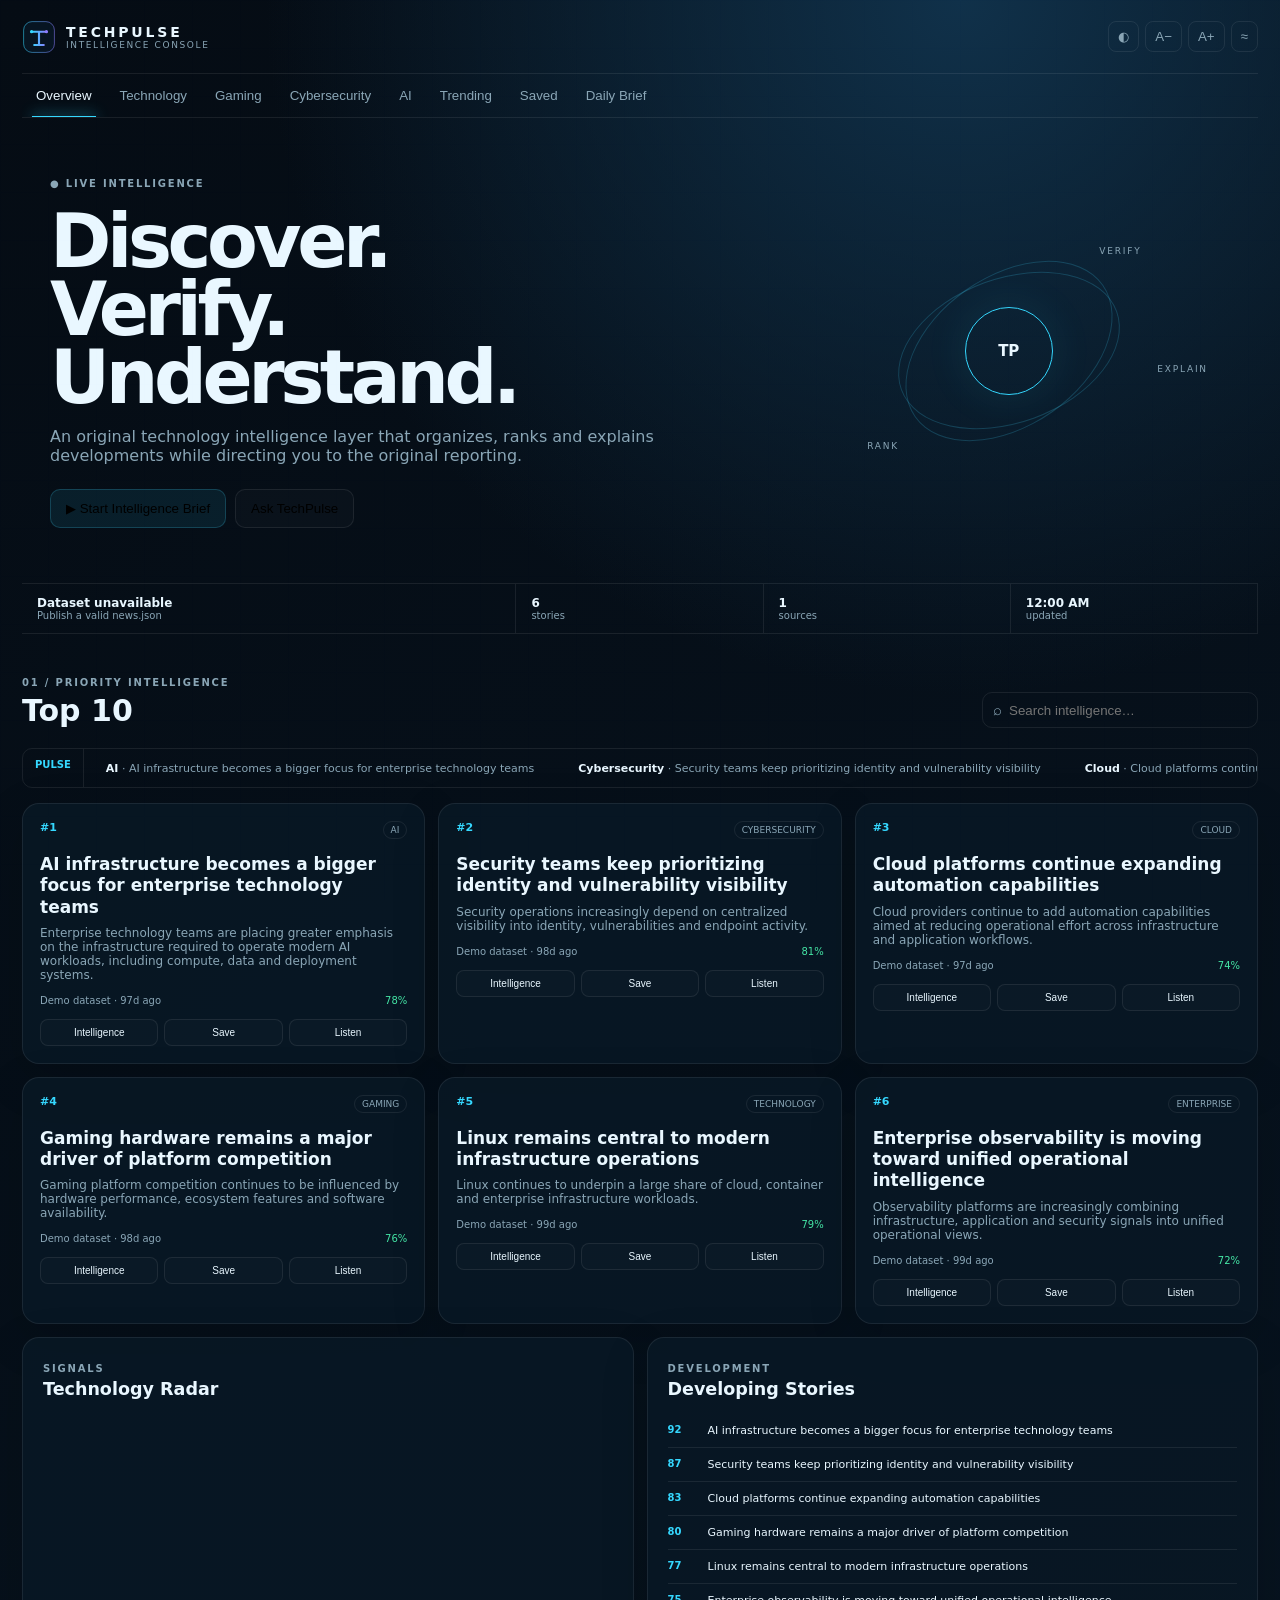
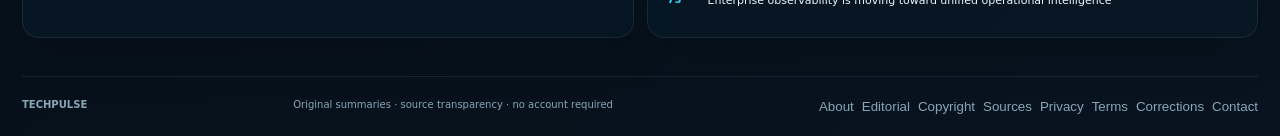
==== commit 5e5ee4a2: "Pushing techpulse news documents" ====
--- a/index.html
+++ b/index.html
@@ -1,934 +1 @@
-<!DOCTYPE html>
-<html lang="en">
-
-<head>
-
-  <meta charset="UTF-8">
-
-  <meta
-    name="viewport"
-    content="width=device-width, initial-scale=1.0"
-  >
-
-  <meta
-    name="description"
-    content="TechPulse — live technology, AI, cybersecurity, gaming and space intelligence."
-  >
-
-  <meta
-    name="theme-color"
-    content="#05070d"
-  >
-
-  <title>TechPulse — Technology Intelligence</title>
-
-  <link rel="stylesheet" href="style.css">
-
-</head>
-
-
-<body>
-
-  <!-- =====================================================
-       BACKGROUND
-       ===================================================== -->
-
-  <div class="ambient ambient-one"></div>
-  <div class="ambient ambient-two"></div>
-  <div class="ambient ambient-three"></div>
-
-  <div class="noise"></div>
-
-
-  <!-- =====================================================
-       HEADER
-       ===================================================== -->
-
-  <header class="site-header">
-
-    <div class="container header-inner">
-
-      <a
-        href="#top"
-        class="brand"
-        aria-label="TechPulse home"
-      >
-
-        <span class="brand-mark">
-          <span>TP</span>
-        </span>
-
-        <span class="brand-copy">
-
-          <strong>
-            Tech<span>Pulse</span>
-          </strong>
-
-          <small>
-            INTELLIGENCE NETWORK
-          </small>
-
-        </span>
-
-      </a>
-
-
-      <nav
-        class="desktop-nav"
-        aria-label="News categories"
-      >
-
-        <button
-          class="nav-link active"
-          data-category="All"
-          data-i18n="nav_all"
-        >
-          All
-        </button>
-
-        <button
-          class="nav-link"
-          data-category="Technology"
-          data-i18n="nav_technology"
-        >
-          Technology
-        </button>
-
-        <button
-          class="nav-link"
-          data-category="AI"
-          data-i18n="nav_ai"
-        >
-          AI
-        </button>
-
-        <button
-          class="nav-link"
-          data-category="Cybersecurity"
-          data-i18n="nav_security"
-        >
-          Cybersecurity
-        </button>
-
-        <button
-          class="nav-link"
-          data-category="Gaming"
-          data-i18n="nav_gaming"
-        >
-          Gaming
-        </button>
-
-        <button
-          class="nav-link"
-          data-category="Space"
-          data-i18n="nav_space"
-        >
-          Space
-        </button>
-
-      </nav>
-
-
-      <div class="header-actions">
-
-        <label
-          class="language-control"
-          aria-label="Language"
-        >
-
-          <span>◎</span>
-
-          <select id="languageSelect">
-
-            <option value="en">
-              EN
-            </option>
-
-            <option value="hi">
-              HI
-            </option>
-
-            <option value="te">
-              TE
-            </option>
-
-          </select>
-
-        </label>
-
-
-        <button
-          id="themeToggle"
-          class="header-icon"
-          type="button"
-          aria-label="Toggle theme"
-        >
-          ☾
-        </button>
-
-
-        <button
-          id="mobileMenuButton"
-          class="header-icon mobile-menu-button"
-          type="button"
-          aria-label="Open navigation"
-          aria-expanded="false"
-        >
-          ☰
-        </button>
-
-      </div>
-
-    </div>
-
-
-    <!-- MOBILE NAV -->
-
-    <div
-      id="mobileNav"
-      class="mobile-nav"
-    >
-
-      <button data-category="All">
-        All
-      </button>
-
-      <button data-category="Technology">
-        Technology
-      </button>
-
-      <button data-category="AI">
-        AI
-      </button>
-
-      <button data-category="Cybersecurity">
-        Cybersecurity
-      </button>
-
-      <button data-category="Gaming">
-        Gaming
-      </button>
-
-      <button data-category="Space">
-        Space
-      </button>
-
-    </div>
-
-  </header>
-
-
-  <!-- =====================================================
-       MAIN
-       ===================================================== -->
-
-  <main id="top">
-
-
-    <!-- ===================================================
-         HERO
-         =================================================== -->
-
-    <section class="hero">
-
-      <div class="container hero-grid">
-
-
-        <div class="hero-copy">
-
-          <div class="signal-label">
-
-            <span class="pulse-dot"></span>
-
-            <span data-i18n="live_signal">
-              LIVE INTELLIGENCE
-            </span>
-
-          </div>
-
-
-          <h1>
-
-            The future
-            <span>moves fast.</span>
-
-          </h1>
-
-
-          <p
-            class="hero-description"
-            data-i18n="hero_description"
-          >
-            Technology, AI, cybersecurity, gaming and
-            space intelligence — continuously gathered
-            and refreshed from trusted publishers.
-          </p>
-
-
-          <div class="hero-actions">
-
-            <button
-              id="heroRefresh"
-              class="primary-button"
-              type="button"
-            >
-
-              <span>↻</span>
-
-              <span data-i18n="refresh_feed">
-                Refresh feed
-              </span>
-
-            </button>
-
-
-            <button
-              id="heroAudio"
-              class="secondary-button"
-              type="button"
-            >
-
-              <span>🔊</span>
-
-              <span data-i18n="listen">
-                Listen
-              </span>
-
-            </button>
-
-          </div>
-
-        </div>
-
-
-        <!-- SYSTEM STATUS -->
-
-        <div class="system-panel">
-
-          <div class="system-top">
-
-            <span data-i18n="network_status">
-              NETWORK STATUS
-            </span>
-
-            <span class="system-live">
-              ● ONLINE
-            </span>
-
-          </div>
-
-
-          <div class="system-display">
-
-            <div class="system-orbit">
-
-              <div class="orbit-ring ring-one"></div>
-              <div class="orbit-ring ring-two"></div>
-              <div class="orbit-ring ring-three"></div>
-
-              <div class="orbit-core">
-                TP
-              </div>
-
-            </div>
-
-
-            <div class="system-metrics">
-
-              <div>
-
-                <span data-i18n="feed">
-                  FEED
-                </span>
-
-                <strong id="feedStatus">
-                  CONNECTING
-                </strong>
-
-              </div>
-
-
-              <div>
-
-                <span data-i18n="stories">
-                  STORIES
-                </span>
-
-                <strong id="heroStoryCount">
-                  --
-                </strong>
-
-              </div>
-
-
-              <div>
-
-                <span data-i18n="updated">
-                  UPDATED
-                </span>
-
-                <strong id="lastUpdated">
-                  --
-                </strong>
-
-              </div>
-
-            </div>
-
-          </div>
-
-
-          <div class="system-footer">
-
-            <span>
-              API / LIVE
-            </span>
-
-            <span class="system-line"></span>
-
-            <span>
-              24 / 7
-            </span>
-
-          </div>
-
-        </div>
-
-      </div>
-
-    </section>
-
-
-    <!-- ===================================================
-         CONTROL BAR
-         =================================================== -->
-
-    <section class="control-bar">
-
-      <div class="container controls-inner">
-
-
-        <div class="search-box">
-
-          <span class="search-symbol">
-            ⌕
-          </span>
-
-          <input
-            id="searchInput"
-            type="search"
-            autocomplete="off"
-            data-i18n-placeholder="search_placeholder"
-            placeholder="Search the intelligence feed..."
-          >
-
-          <kbd>
-            /
-          </kbd>
-
-        </div>
-
-
-        <div class="control-actions">
-
-          <!-- AUDIO CONTROL -->
-
-          <div class="audio-control">
-
-            <button
-              id="audioButton"
-              class="audio-button"
-              type="button"
-              aria-label="Play article narration"
-            >
-
-              🔊
-
-              <span data-i18n="narrate">
-                Narrate
-              </span>
-
-            </button>
-
-
-            <select
-              id="voiceSpeed"
-              aria-label="Narration speed"
-            >
-
-              <option value="0.85">
-                0.85×
-              </option>
-
-              <option
-                value="1"
-                selected
-              >
-                1×
-              </option>
-
-              <option value="1.15">
-                1.15×
-              </option>
-
-              <option value="1.3">
-                1.3×
-              </option>
-
-            </select>
-
-          </div>
-
-
-          <button
-            id="refreshButton"
-            class="refresh-button"
-            type="button"
-          >
-
-            <span id="refreshIcon">
-              ↻
-            </span>
-
-            <span data-i18n="refresh">
-              Refresh
-            </span>
-
-          </button>
-
-        </div>
-
-      </div>
-
-    </section>
-
-
-    <!-- ===================================================
-         NEWS
-         =================================================== -->
-
-    <section class="news-section">
-
-      <div class="container">
-
-
-        <div class="section-heading">
-
-          <div>
-
-            <div class="section-index">
-              01 / SIGNAL
-            </div>
-
-            <h2 data-i18n="latest_intelligence">
-              Latest intelligence
-            </h2>
-
-            <p data-i18n="latest_description">
-              The newest stories entering the TechPulse feed.
-            </p>
-
-          </div>
-
-
-          <div
-            id="articleCount"
-            class="article-count"
-          >
-            --
-          </div>
-
-        </div>
-
-
-        <!-- FEATURED -->
-
-        <div
-          id="featuredStory"
-          class="featured-wrapper"
-        >
-
-          <div class="loading-state">
-            <div class="loader"></div>
-            <span>
-              Initializing intelligence feed...
-            </span>
-          </div>
-
-        </div>
-
-
-        <!-- GRID -->
-
-        <div
-          id="newsGrid"
-          class="news-grid"
-        >
-
-        </div>
-
-
-        <!-- EMPTY -->
-
-        <div
-          id="emptyState"
-          class="empty-state hidden"
-        >
-
-          <div class="empty-symbol">
-            ∅
-          </div>
-
-          <h3 data-i18n="no_results">
-            No intelligence found
-          </h3>
-
-          <p data-i18n="no_results_description">
-            Try another category or search term.
-          </p>
-
-        </div>
-
-
-        <!-- ERROR -->
-
-        <div
-          id="errorState"
-          class="error-state hidden"
-        >
-
-          <div class="error-symbol">
-            !
-          </div>
-
-          <h3 data-i18n="feed_error">
-            Feed connection interrupted
-          </h3>
-
-          <p id="errorMessage">
-            Unable to retrieve the latest stories.
-          </p>
-
-          <button
-            id="retryButton"
-            class="primary-button"
-            type="button"
-          >
-            Retry connection
-          </button>
-
-        </div>
-
-      </div>
-
-    </section>
-
-
-    <!-- ===================================================
-         TOPICS
-         =================================================== -->
-
-    <section class="topics-section">
-
-      <div class="container">
-
-
-        <div class="section-heading">
-
-          <div>
-
-            <div class="section-index">
-              02 / DOMAINS
-            </div>
-
-            <h2 data-i18n="explore_domains">
-              Explore domains
-            </h2>
-
-          </div>
-
-        </div>
-
-
-        <div class="topic-grid">
-
-
-          <button
-            class="topic-card topic-tech"
-            data-category="Technology"
-          >
-
-            <span class="topic-number">
-              01
-            </span>
-
-            <span class="topic-icon">
-              ◈
-            </span>
-
-            <strong data-i18n="nav_technology">
-              Technology
-            </strong>
-
-            <small>
-              CORE SYSTEMS
-            </small>
-
-            <span
-              id="countTechnology"
-              class="topic-count"
-            >
-              0
-            </span>
-
-          </button>
-
-
-          <button
-            class="topic-card topic-ai"
-            data-category="AI"
-          >
-
-            <span class="topic-number">
-              02
-            </span>
-
-            <span class="topic-icon">
-              ✦
-            </span>
-
-            <strong data-i18n="nav_ai">
-              AI
-            </strong>
-
-            <small>
-              INTELLIGENCE
-            </small>
-
-            <span
-              id="countAI"
-              class="topic-count"
-            >
-              0
-            </span>
-
-          </button>
-
-
-          <button
-            class="topic-card topic-security"
-            data-category="Cybersecurity"
-          >
-
-            <span class="topic-number">
-              03
-            </span>
-
-            <span class="topic-icon">
-              ◉
-            </span>
-
-            <strong data-i18n="nav_security">
-              Cybersecurity
-            </strong>
-
-            <small>
-              DEFENSE
-            </small>
-
-            <span
-              id="countCybersecurity"
-              class="topic-count"
-            >
-              0
-            </span>
-
-          </button>
-
-
-          <button
-            class="topic-card topic-gaming"
-            data-category="Gaming"
-          >
-
-            <span class="topic-number">
-              04
-            </span>
-
-            <span class="topic-icon">
-              ◆
-            </span>
-
-            <strong data-i18n="nav_gaming">
-              Gaming
-            </strong>
-
-            <small>
-              PLAY / CULTURE
-            </small>
-
-            <span
-              id="countGaming"
-              class="topic-count"
-            >
-              0
-            </span>
-
-          </button>
-
-
-          <button
-            class="topic-card topic-space"
-            data-category="Space"
-          >
-
-            <span class="topic-number">
-              05
-            </span>
-
-            <span class="topic-icon">
-              ✧
-            </span>
-
-            <strong data-i18n="nav_space">
-              Space
-            </strong>
-
-            <small>
-              FRONTIER
-            </small>
-
-            <span
-              id="countSpace"
-              class="topic-count"
-            >
-              0
-            </span>
-
-          </button>
-
-        </div>
-
-      </div>
-
-    </section>
-
-
-    <!-- ===================================================
-         AUDIO PLAYER
-         =================================================== -->
-
-    <aside
-      id="audioPlayer"
-      class="audio-player hidden"
-      aria-live="polite"
-    >
-
-      <div class="audio-player-main">
-
-        <div class="audio-wave">
-
-          <i></i>
-          <i></i>
-          <i></i>
-          <i></i>
-          <i></i>
-
-        </div>
-
-
-        <div class="audio-info">
-
-          <small>
-            TECHPULSE AUDIO
-          </small>
-
-          <strong id="audioTitle">
-            Ready to narrate
-          </strong>
-
-        </div>
-
-
-        <button
-          id="audioStop"
-          type="button"
-          aria-label="Stop narration"
-        >
-          ■
-        </button>
-
-      </div>
-
-    </aside>
-
-
-  </main>
-
-
-  <!-- =====================================================
-       FOOTER
-       ===================================================== -->
-
-  <footer class="site-footer">
-
-    <div class="container footer-grid">
-
-
-      <div>
-
-        <div class="footer-brand">
-
-          <span class="brand-mark">
-            TP
-          </span>
-
-          <strong>
-            Tech<span>Pulse</span>
-          </strong>
-
-        </div>
-
-        <p data-i18n="footer_description">
-          Technology intelligence, simplified.
-        </p>
-
-      </div>
-
-
-      <div class="footer-system">
-
-        <span>
-          TECHPULSE NETWORK
-        </span>
-
-        <span>
-          LIVE DATA
-        </span>
-
-        <span>
-          <b id="currentYear"></b>
-        </span>
-
-      </div>
-
-
-      <div class="footer-note">
-
-        <p data-i18n="footer_note">
-          TechPulse provides news discovery and summaries.
-          Full stories remain with their respective publishers.
-        </p>
-
-      </div>
-
-    </div>
-
-  </footer>
-
-
-  <script src="app.js"></script>
-
-</body>
-
-</html>
+<!doctype html><html lang="en"><head><meta charset="utf-8"><meta name="viewport" content="width=device-width,initial-scale=1"><meta name="theme-color" content="#06111d"><meta name="description" content="TechPulse technology and gaming intelligence"><link rel="icon" href="assets/icons/techpulse.svg"><link rel="stylesheet" href="styles.css"><title>TechPulse — Intelligence Console</title></head><body><a class="skip" href="#main">Skip to content</a><div class="shell"><header><div class="brand"><img src="assets/icons/techpulse.svg" alt=""><div><b>TECHPULSE</b><small>INTELLIGENCE CONSOLE</small></div></div><div class="tools"><button id="theme" title="Theme">◐</button><button id="fontMinus">A−</button><button id="fontPlus">A+</button><button id="motion">≈</button></div></header><nav aria-label="Main"><button class="nav active" data-view="overview">Overview</button><button class="nav" data-view="technology">Technology</button><button class="nav" data-view="gaming">Gaming</button><button class="nav" data-view="cybersecurity">Cybersecurity</button><button class="nav" data-view="ai">AI</button><button class="nav" data-view="trending">Trending</button><button class="nav" data-view="saved">Saved</button><button class="nav" data-view="briefing">Daily Brief</button></nav><main id="main" tabindex="-1"><section class="hero"><div><span class="eyebrow">● LIVE INTELLIGENCE</span><h1>Discover.<br>Verify.<br>Understand.</h1><p>An original technology intelligence layer that organizes, ranks and explains developments while directing you to the original reporting.</p><div class="actions"><button class="primary" id="startBrief">▶ Start Intelligence Brief</button><button class="secondary" id="ask">Ask TechPulse</button></div></div><div class="orb" aria-hidden="true"><i></i><i></i><strong>TP</strong><em>VERIFY</em><em>RANK</em><em>EXPLAIN</em></div></section><section class="status"><div><b id="feedStatus">Loading</b><small id="feedMeta">Dataset</small></div><div><b id="count">0</b><small>stories</small></div><div><b id="sources">0</b><small>sources</small></div><div><b id="updated">—</b><small>updated</small></div></section><section id="view-overview" class="view active"><div class="heading"><div><span class="eyebrow">01 / PRIORITY INTELLIGENCE</span><h2>Top 10</h2></div><label class="search">⌕ <input id="search" placeholder="Search intelligence…"></label></div><div class="ticker"><b>PULSE</b><div id="ticker"></div></div><div id="top" class="grid"></div><div class="two"><section class="panel"><span class="eyebrow">SIGNALS</span><h3>Technology Radar</h3><div id="radar" class="radar"></div></section><section class="panel"><span class="eyebrow">DEVELOPMENT</span><h3>Developing Stories</h3><div id="developing"></div></section></div></section><section id="view-technology" class="view"><div class="heading"><div><span class="eyebrow">02 / TECHNOLOGY</span><h2>Technology Intelligence</h2></div></div><div id="technology" class="grid"></div></section><section id="view-gaming" class="view"><div class="heading"><div><span class="eyebrow">03 / GAMING</span><h2>Gaming Intelligence</h2></div></div><div id="gaming" class="grid"></div></section><section id="view-cybersecurity" class="view"><div class="heading"><div><span class="eyebrow">04 / SECURITY</span><h2>Cybersecurity Intelligence</h2></div></div><div id="cybersecurity" class="grid"></div></section><section id="view-ai" class="view"><div class="heading"><div><span class="eyebrow">05 / ARTIFICIAL INTELLIGENCE</span><h2>AI Intelligence</h2></div></div><div id="ai" class="grid"></div></section><section id="view-trending" class="view"><div class="heading"><div><span class="eyebrow">06 / MOMENTUM</span><h2>Trending Now</h2></div></div><div id="trending" class="trend"></div></section><section id="view-saved" class="view"><div class="heading"><div><span class="eyebrow">07 / PERSONAL</span><h2>Saved Intelligence</h2></div></div><div id="saved" class="grid"></div></section><section id="view-briefing" class="view"><div class="heading"><div><span class="eyebrow">08 / DAILY INTELLIGENCE</span><h2>TechPulse Daily</h2></div><button class="primary" id="playBrief">▶ Play briefing</button></div><div id="briefing" class="panel"></div></section></main><footer><b>TECHPULSE</b><span>Original summaries · source transparency · no account required</span><div><button data-policy="about">About</button><button data-policy="editorial">Editorial</button><button data-policy="copyright">Copyright</button><button data-policy="source">Sources</button><button data-policy="privacy">Privacy</button><button data-policy="terms">Terms</button><button data-policy="corrections">Corrections</button><button data-policy="contact">Contact</button></div></footer></div><div id="modal" class="modal" hidden><div class="back" data-close></div><article class="dialog"><button class="close" data-close>×</button><div id="modalBody"></div></article></div><script src="app.js" defer></script></body></html>
--- a/styles.css
+++ b/styles.css
@@ -0,0 +1,3 @@
+:root{--bg:#050c14;--panel:rgba(9,24,37,.84);--line:rgba(65,215,255,.2);--line2:rgba(255,255,255,.08);--text:#e9f7ff;--muted:#8aa6b6;--a:#35d8ff;--good:#45e6a6;--bad:#ff6c83;--font:15px}*{box-sizing:border-box}html{font-size:var(--font);scroll-behavior:smooth}body{margin:0;color:var(--text);font-family:Inter,system-ui,sans-serif;background:radial-gradient(circle at 75% 0,#10314a,transparent 35%),linear-gradient(145deg,var(--bg),#07131f);min-height:100vh}body:before{content:"";position:fixed;inset:0;pointer-events:none;opacity:.12;background-image:linear-gradient(#35d8ff08 1px,transparent 1px),linear-gradient(90deg,#35d8ff08 1px,transparent 1px);background-size:48px 48px}.shell{max-width:1500px;margin:auto;padding:0 22px}.skip{position:fixed;top:-50px;left:10px;background:var(--a);color:#001018;padding:10px;z-index:99}.skip:focus{top:10px}header{height:74px;border-bottom:1px solid var(--line2);display:flex;justify-content:space-between;align-items:center}.brand{display:flex;gap:10px;align-items:center}.brand img{width:34px}.brand b{display:block;letter-spacing:.2em;font-size:14px}.brand small{display:block;color:var(--muted);font-size:9px;letter-spacing:.18em}.tools{display:flex;gap:6px}.tools button,footer button{background:none;border:1px solid var(--line2);color:var(--muted);border-radius:8px;padding:7px 9px;cursor:pointer}.tools button:hover,footer button:hover{color:var(--text);border-color:var(--line)}nav{display:flex;overflow:auto;border-bottom:1px solid var(--line2);scrollbar-width:none}nav::-webkit-scrollbar{display:none}.nav{position:relative;background:none;border:0;color:var(--muted);padding:14px;cursor:pointer;white-space:nowrap}.nav.active,.nav:hover{color:var(--text)}.nav.active:after{content:"";position:absolute;bottom:-1px;left:10px;right:10px;height:2px;background:var(--a);box-shadow:0 0 14px var(--a)}.hero{min-height:360px;display:grid;grid-template-columns:1.25fr .75fr;align-items:center;padding:55px 28px;border-bottom:1px solid var(--line2)}.eyebrow{font-size:10px;letter-spacing:.18em;color:var(--muted);font-weight:800}.hero h1{font-size:clamp(42px,6vw,74px);line-height:.92;letter-spacing:-.06em;margin:16px 0}.hero p{max-width:700px;color:var(--muted);font-size:16px}.actions{display:flex;gap:9px;margin-top:24px}.primary,.secondary{padding:11px 15px;border-radius:10px;cursor:pointer;border:1px solid var(--line)}.primary{background:#35d8ff16}.secondary{background:#ffffff05;border-color:var(--line2)}button:hover{border-color:var(--a)!important}.orb{height:260px;position:relative;display:grid;place-items:center}.orb i{position:absolute;border:1px solid var(--line);border-radius:50%;width:230px;height:145px;transform:rotate(-20deg)}.orb i+ i{width:150px;height:230px;transform:rotate(55deg)}.orb strong{width:88px;height:88px;border:1px solid var(--a);border-radius:50%;display:grid;place-items:center;box-shadow:0 0 45px #35d8ff18}.orb em{position:absolute;font-size:9px;letter-spacing:.2em;color:var(--muted);font-style:normal}.orb em:nth-of-type(1){top:25px;right:20%}.orb em:nth-of-type(2){bottom:30px;left:18%}.orb em:nth-of-type(3){right:5%;top:55%}.status{display:grid;grid-template-columns:2fr repeat(3,1fr);border-bottom:1px solid var(--line2)}.status div{padding:12px 15px;border-right:1px solid var(--line2)}.status b,.status small{display:block}.status b{font-size:12px}.status small{font-size:10px;color:var(--muted)}.view{display:none;padding:38px 0}.view.active{display:block}.heading{display:flex;justify-content:space-between;align-items:end;gap:15px;margin-bottom:20px}.heading h2{margin:3px 0 0;font-size:30px}.search{border:1px solid var(--line2);border-radius:10px;padding:8px 10px;color:var(--muted)}.search input{background:none;border:0;outline:0;color:var(--text);width:240px}.ticker{height:40px;border:1px solid var(--line2);border-radius:10px;display:flex;overflow:hidden;margin-bottom:15px}.ticker>b{padding:10px 12px;border-right:1px solid var(--line2);font-size:10px;color:var(--a)}#ticker{display:flex;align-items:center;white-space:nowrap;animation:scroll 35s linear infinite}.tick{padding:0 22px;font-size:11px;color:var(--muted)}.tick b{color:var(--text)}@keyframes scroll{to{transform:translateX(-50%)}}.grid{display:grid;grid-template-columns:repeat(3,1fr);gap:13px}.card,.panel{border:1px solid var(--line2);border-radius:17px;background:var(--panel);box-shadow:0 15px 50px #00000024}.card{padding:17px;transition:.18s}.card:hover{transform:translateY(-2px);border-color:var(--line)}.cardtop{display:flex;justify-content:space-between}.rank{color:var(--a);font-size:11px;font-weight:800}.tag{font-size:9px;color:var(--muted);border:1px solid var(--line2);border-radius:99px;padding:3px 7px;text-transform:uppercase}.card h3{font-size:17px;line-height:1.25;margin:15px 0 8px}.card p{font-size:12px;color:var(--muted);margin:0 0 13px}.meta{display:flex;justify-content:space-between;gap:8px;color:var(--muted);font-size:10px}.confidence{color:var(--good)}.buttons{display:flex;gap:6px;margin-top:13px}.buttons button,.buttons a{flex:1;padding:7px;border:1px solid var(--line2);border-radius:8px;background:#ffffff04;color:var(--text);font-size:10px;text-decoration:none;text-align:center;cursor:pointer}.buttons .saved{color:var(--a)}.two{display:grid;grid-template-columns:1fr 1fr;gap:13px;margin-top:13px}.panel{padding:20px}.panel h3{margin:3px 0 15px}.radar{display:grid;grid-template-columns:1fr 1fr;gap:8px}.signal{border:1px solid var(--line2);padding:11px;border-radius:10px}.signal b{display:block;font-size:12px}.signal span{font-size:10px;color:var(--muted)}.up{color:var(--good)}.down{color:var(--bad)}.compact{display:flex;gap:10px;padding:10px 0;border-bottom:1px solid var(--line2);cursor:pointer}.compact:last-child{border:0}.compact strong{color:var(--a);font-size:10px;min-width:30px}.compact span{font-size:11px}.trend{display:grid;gap:9px}.trendrow{display:grid;grid-template-columns:38px 1fr 45px;align-items:center;gap:10px;border:1px solid var(--line2);border-radius:11px;padding:13px}.bar{height:4px;background:#35d8ff18;border-radius:9px;margin-top:6px}.bar i{display:block;height:100%;background:var(--a);width:var(--w);border-radius:9px}.modal{position:fixed;inset:0;z-index:20;display:grid;place-items:center;padding:18px}.modal[hidden]{display:none}.back{position:absolute;inset:0;background:#000b14c9;backdrop-filter:blur(8px)}.dialog{position:relative;width:min(900px,100%);max-height:90vh;overflow:auto;border:1px solid var(--line);border-radius:20px;background:#071724f5;padding:28px;box-shadow:0 30px 100px #000b}.close{position:absolute;right:13px;top:12px;background:#ffffff08;border:1px solid var(--line2);color:var(--text);border-radius:7px;width:32px;height:32px;font-size:20px;cursor:pointer}.dialog h2{font-size:30px;line-height:1.1}.dialog p,.dialog li{color:var(--muted);font-size:13px}.intel{display:grid;grid-template-columns:1fr 1fr;gap:9px;margin:18px 0}.intel div{border:1px solid var(--line2);border-radius:10px;padding:12px}.intel b{display:block;color:var(--muted);font-size:9px;letter-spacing:.1em;margin-bottom:5px}.sources a{display:flex;justify-content:space-between;color:var(--text);text-decoration:none;border:1px solid var(--line2);border-radius:8px;padding:9px;margin:7px 0;font-size:11px}.brief{padding:12px 0;border-bottom:1px solid var(--line2)}.brief h4{margin:4px 0}.brief p{margin:0}footer{display:flex;gap:20px;justify-content:space-between;flex-wrap:wrap;border-top:1px solid var(--line2);padding:22px 0;color:var(--muted);font-size:10px}footer div{display:flex;gap:8px;flex-wrap:wrap}footer button{border:0;padding:0}@media(max-width:1000px){.hero{grid-template-columns:1fr}.orb{display:none}.grid{grid-template-columns:1fr 1fr}.two{grid-template-columns:1fr}}@media(max-width:650px){.shell{padding:0 12px}.hero{padding:38px 4px}.hero h1{font-size:43px}.grid{grid-template-columns:1fr}.status{grid-template-columns:1fr 1fr}.heading{align-items:start;flex-direction:column}.search{width:100%}.search input{width:calc(100% - 25px)}.intel{grid-template-columns:1fr}.dialog{padding:21px}}
+[data-theme=light]{--bg:#f3f8fb;--panel:#ffffffdd;--line:#007caa33;--line2:#0a35401c;--text:#102a36;--muted:#58717d} [data-theme=light] body{background:linear-gradient(145deg,#f7fbfd,#eaf4f8)}[data-theme=light] .dialog{background:#f7fcfe}
+.reduce-motion *{animation:none!important;transition:none!important;scroll-behavior:auto!important}
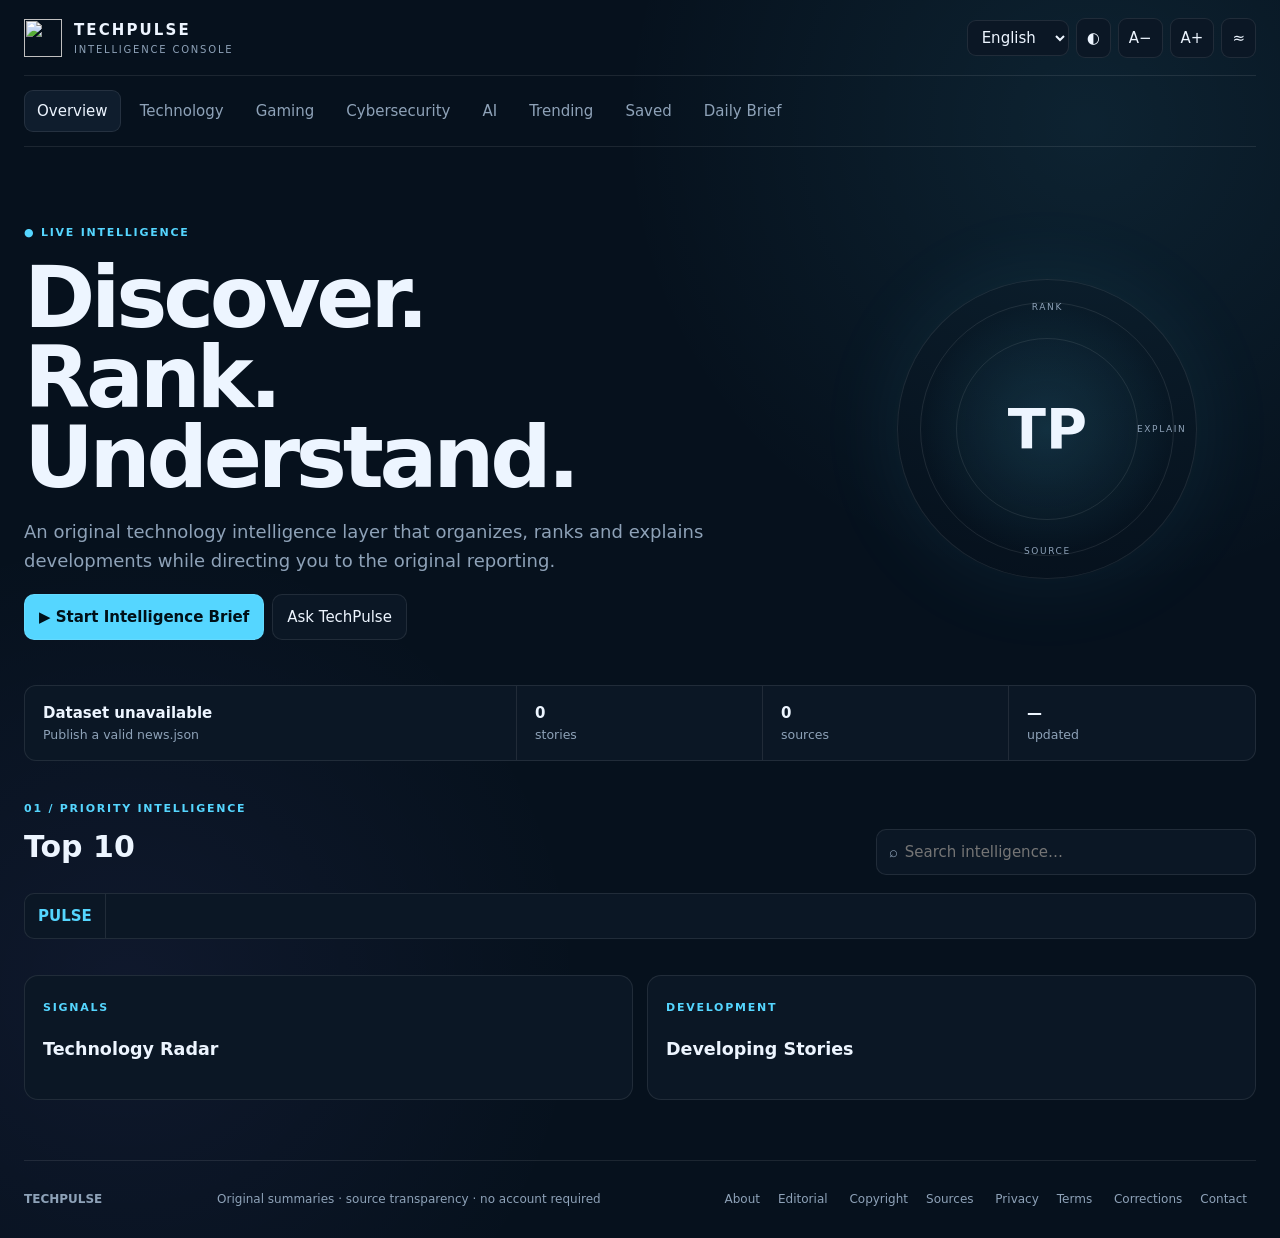
==== commit ff799dcd: "Added phase 3 feature updates" ====
--- a/index.html
+++ b/index.html
@@ -1 +1,144 @@
-<!doctype html><html lang="en"><head><meta charset="utf-8"><meta name="viewport" content="width=device-width,initial-scale=1"><meta name="theme-color" content="#06111d"><meta name="description" content="TechPulse technology and gaming intelligence"><link rel="icon" href="assets/icons/techpulse.svg"><link rel="stylesheet" href="styles.css"><title>TechPulse — Intelligence Console</title></head><body><a class="skip" href="#main">Skip to content</a><div class="shell"><header><div class="brand"><img src="assets/icons/techpulse.svg" alt=""><div><b>TECHPULSE</b><small>INTELLIGENCE CONSOLE</small></div></div><div class="tools"><button id="theme" title="Theme">◐</button><button id="fontMinus">A−</button><button id="fontPlus">A+</button><button id="motion">≈</button></div></header><nav aria-label="Main"><button class="nav active" data-view="overview">Overview</button><button class="nav" data-view="technology">Technology</button><button class="nav" data-view="gaming">Gaming</button><button class="nav" data-view="cybersecurity">Cybersecurity</button><button class="nav" data-view="ai">AI</button><button class="nav" data-view="trending">Trending</button><button class="nav" data-view="saved">Saved</button><button class="nav" data-view="briefing">Daily Brief</button></nav><main id="main" tabindex="-1"><section class="hero"><div><span class="eyebrow">● LIVE INTELLIGENCE</span><h1>Discover.<br>Verify.<br>Understand.</h1><p>An original technology intelligence layer that organizes, ranks and explains developments while directing you to the original reporting.</p><div class="actions"><button class="primary" id="startBrief">▶ Start Intelligence Brief</button><button class="secondary" id="ask">Ask TechPulse</button></div></div><div class="orb" aria-hidden="true"><i></i><i></i><strong>TP</strong><em>VERIFY</em><em>RANK</em><em>EXPLAIN</em></div></section><section class="status"><div><b id="feedStatus">Loading</b><small id="feedMeta">Dataset</small></div><div><b id="count">0</b><small>stories</small></div><div><b id="sources">0</b><small>sources</small></div><div><b id="updated">—</b><small>updated</small></div></section><section id="view-overview" class="view active"><div class="heading"><div><span class="eyebrow">01 / PRIORITY INTELLIGENCE</span><h2>Top 10</h2></div><label class="search">⌕ <input id="search" placeholder="Search intelligence…"></label></div><div class="ticker"><b>PULSE</b><div id="ticker"></div></div><div id="top" class="grid"></div><div class="two"><section class="panel"><span class="eyebrow">SIGNALS</span><h3>Technology Radar</h3><div id="radar" class="radar"></div></section><section class="panel"><span class="eyebrow">DEVELOPMENT</span><h3>Developing Stories</h3><div id="developing"></div></section></div></section><section id="view-technology" class="view"><div class="heading"><div><span class="eyebrow">02 / TECHNOLOGY</span><h2>Technology Intelligence</h2></div></div><div id="technology" class="grid"></div></section><section id="view-gaming" class="view"><div class="heading"><div><span class="eyebrow">03 / GAMING</span><h2>Gaming Intelligence</h2></div></div><div id="gaming" class="grid"></div></section><section id="view-cybersecurity" class="view"><div class="heading"><div><span class="eyebrow">04 / SECURITY</span><h2>Cybersecurity Intelligence</h2></div></div><div id="cybersecurity" class="grid"></div></section><section id="view-ai" class="view"><div class="heading"><div><span class="eyebrow">05 / ARTIFICIAL INTELLIGENCE</span><h2>AI Intelligence</h2></div></div><div id="ai" class="grid"></div></section><section id="view-trending" class="view"><div class="heading"><div><span class="eyebrow">06 / MOMENTUM</span><h2>Trending Now</h2></div></div><div id="trending" class="trend"></div></section><section id="view-saved" class="view"><div class="heading"><div><span class="eyebrow">07 / PERSONAL</span><h2>Saved Intelligence</h2></div></div><div id="saved" class="grid"></div></section><section id="view-briefing" class="view"><div class="heading"><div><span class="eyebrow">08 / DAILY INTELLIGENCE</span><h2>TechPulse Daily</h2></div><button class="primary" id="playBrief">▶ Play briefing</button></div><div id="briefing" class="panel"></div></section></main><footer><b>TECHPULSE</b><span>Original summaries · source transparency · no account required</span><div><button data-policy="about">About</button><button data-policy="editorial">Editorial</button><button data-policy="copyright">Copyright</button><button data-policy="source">Sources</button><button data-policy="privacy">Privacy</button><button data-policy="terms">Terms</button><button data-policy="corrections">Corrections</button><button data-policy="contact">Contact</button></div></footer></div><div id="modal" class="modal" hidden><div class="back" data-close></div><article class="dialog"><button class="close" data-close>×</button><div id="modalBody"></div></article></div><script src="app.js" defer></script></body></html>
+<!doctype html>
+<html lang="en">
+<head>
+  <meta charset="utf-8">
+  <meta name="viewport" content="width=device-width,initial-scale=1">
+  <meta name="theme-color" content="#06111d">
+  <meta name="description" content="TechPulse technology and gaming intelligence">
+  <link rel="icon" href="assets/icons/techpulse.svg">
+  <link rel="stylesheet" href="styles.css">
+  <title>TechPulse — Intelligence Console</title>
+</head>
+<body>
+<a class="skip" href="#main" data-i18n="skip">Skip to content</a>
+
+<div class="shell">
+<header>
+  <div class="brand">
+    <img src="assets/icons/techpulse.svg" alt="">
+    <div><b>TECHPULSE</b><small data-i18n="brandSubtitle">INTELLIGENCE CONSOLE</small></div>
+  </div>
+
+  <div class="tools" aria-label="Preferences">
+    <label class="language">
+      <span class="sr-only" data-i18n="language">Language</span>
+      <select id="language" aria-label="Language">
+        <option value="en">English</option>
+        <option value="hi">हिन्दी</option>
+        <option value="te">తెలుగు</option>
+        <option value="ta">தமிழ்</option>
+        <option value="kn">ಕನ್ನಡ</option>
+        <option value="mr">मराठी</option>
+      </select>
+    </label>
+    <button id="theme" title="Theme" aria-label="Theme">◐</button>
+    <button id="fontMinus" title="Decrease text size">A−</button>
+    <button id="fontPlus" title="Increase text size">A+</button>
+    <button id="motion" title="Reduce motion">≈</button>
+  </div>
+</header>
+
+<nav aria-label="Main">
+  <button class="nav active" data-view="overview" data-i18n="navOverview">Overview</button>
+  <button class="nav" data-view="technology" data-i18n="navTechnology">Technology</button>
+  <button class="nav" data-view="gaming" data-i18n="navGaming">Gaming</button>
+  <button class="nav" data-view="cybersecurity" data-i18n="navCybersecurity">Cybersecurity</button>
+  <button class="nav" data-view="ai" data-i18n="navAI">AI</button>
+  <button class="nav" data-view="trending" data-i18n="navTrending">Trending</button>
+  <button class="nav" data-view="saved" data-i18n="navSaved">Saved</button>
+  <button class="nav" data-view="briefing" data-i18n="navBrief">Daily Brief</button>
+</nav>
+
+<main id="main" tabindex="-1">
+<section class="hero">
+  <div>
+    <span class="eyebrow">● <span data-i18n="liveIntelligence">LIVE INTELLIGENCE</span></span>
+    <h1 data-i18n-html="heroTitle">Discover.<br>Rank.<br>Understand.</h1>
+    <p data-i18n="heroText">An original technology intelligence layer that organizes, ranks and explains developments while directing you to the original reporting.</p>
+    <div class="actions">
+      <button class="primary" id="startBrief">▶ <span data-i18n="startBrief">Start Intelligence Brief</span></button>
+      <button class="secondary" id="ask">Ask TechPulse</button>
+    </div>
+  </div>
+  <div class="orb" aria-hidden="true"><i></i><i></i><strong>TP</strong><em>RANK</em><em>EXPLAIN</em><em>SOURCE</em></div>
+</section>
+
+<section class="status">
+  <div><b id="feedStatus">Loading</b><small id="feedMeta">Dataset</small></div>
+  <div><b id="count">0</b><small data-i18n="stories">stories</small></div>
+  <div><b id="sources">0</b><small data-i18n="sources">sources</small></div>
+  <div><b id="updated">—</b><small data-i18n="updated">updated</small></div>
+</section>
+
+<section id="view-overview" class="view active">
+  <div class="heading">
+    <div><span class="eyebrow">01 / <span data-i18n="priority">PRIORITY INTELLIGENCE</span></span><h2 data-i18n="top10">Top 10</h2></div>
+    <label class="search">⌕ <input id="search" data-i18n-placeholder="searchPlaceholder" placeholder="Search intelligence…" aria-label="Search intelligence"></label>
+  </div>
+  <div class="ticker"><b>PULSE</b><div id="ticker"></div></div>
+  <div id="top" class="grid"></div>
+  <div class="two">
+    <section class="panel"><span class="eyebrow">SIGNALS</span><h3 data-i18n="radar">Technology Radar</h3><div id="radar" class="radar"></div></section>
+    <section class="panel"><span class="eyebrow">DEVELOPMENT</span><h3 data-i18n="developing">Developing Stories</h3><div id="developing"></div></section>
+  </div>
+</section>
+
+<section id="view-technology" class="view">
+  <div class="heading"><div><span class="eyebrow">02 / TECHNOLOGY</span><h2 data-i18n="technologyIntelligence">Technology Intelligence</h2></div></div>
+  <div id="technology" class="grid"></div>
+</section>
+<section id="view-gaming" class="view">
+  <div class="heading"><div><span class="eyebrow">03 / GAMING</span><h2 data-i18n="gamingIntelligence">Gaming Intelligence</h2></div></div>
+  <div id="gaming" class="grid"></div>
+</section>
+<section id="view-cybersecurity" class="view">
+  <div class="heading"><div><span class="eyebrow">04 / SECURITY</span><h2 data-i18n="cybersecurityIntelligence">Cybersecurity Intelligence</h2></div></div>
+  <div id="cybersecurity" class="grid"></div>
+</section>
+<section id="view-ai" class="view">
+  <div class="heading"><div><span class="eyebrow">05 / ARTIFICIAL INTELLIGENCE</span><h2 data-i18n="aiIntelligence">AI Intelligence</h2></div></div>
+  <div id="ai" class="grid"></div>
+</section>
+<section id="view-trending" class="view">
+  <div class="heading"><div><span class="eyebrow">06 / MOMENTUM</span><h2 data-i18n="trendingNow">Trending Now</h2></div></div>
+  <div id="trending" class="trend"></div>
+</section>
+<section id="view-saved" class="view">
+  <div class="heading"><div><span class="eyebrow">07 / PERSONAL</span><h2 data-i18n="savedIntelligence">Saved Intelligence</h2></div></div>
+  <div id="saved" class="grid"></div>
+</section>
+<section id="view-briefing" class="view">
+  <div class="heading">
+    <div><span class="eyebrow">08 / DAILY INTELLIGENCE</span><h2 data-i18n="dailyTitle">TechPulse Daily</h2></div>
+    <div class="brief-controls">
+      <button class="secondary" id="briefPrev">◀</button>
+      <button class="primary" id="playBrief">▶ <span data-i18n="playBrief">Play briefing</span></button>
+      <button class="secondary" id="briefNext">▶|</button>
+      <button class="secondary" id="briefStop">■</button>
+    </div>
+  </div>
+  <div id="briefProgress" class="brief-progress"><i></i></div>
+  <div id="briefing" class="panel"></div>
+</section>
+</main>
+
+<footer>
+  <b>TECHPULSE</b>
+  <span data-i18n="footerText">Original summaries · source transparency · no account required</span>
+  <div>
+    <button data-policy="about">About</button><button data-policy="editorial">Editorial</button>
+    <button data-policy="copyright">Copyright</button><button data-policy="source">Sources</button>
+    <button data-policy="privacy">Privacy</button><button data-policy="terms">Terms</button>
+    <button data-policy="corrections">Corrections</button><button data-policy="contact">Contact</button>
+  </div>
+</footer>
+</div>
+
+<div id="modal" class="modal" hidden>
+  <div class="back" data-close></div>
+  <article class="dialog"><button class="close" data-close>×</button><div id="modalBody"></div></article>
+</div>
+
+<script src="app.js" defer></script>
+</body>
+</html>
--- a/styles.css
+++ b/styles.css
@@ -1,3 +1,27 @@
-:root{--bg:#050c14;--panel:rgba(9,24,37,.84);--line:rgba(65,215,255,.2);--line2:rgba(255,255,255,.08);--text:#e9f7ff;--muted:#8aa6b6;--a:#35d8ff;--good:#45e6a6;--bad:#ff6c83;--font:15px}*{box-sizing:border-box}html{font-size:var(--font);scroll-behavior:smooth}body{margin:0;color:var(--text);font-family:Inter,system-ui,sans-serif;background:radial-gradient(circle at 75% 0,#10314a,transparent 35%),linear-gradient(145deg,var(--bg),#07131f);min-height:100vh}body:before{content:"";position:fixed;inset:0;pointer-events:none;opacity:.12;background-image:linear-gradient(#35d8ff08 1px,transparent 1px),linear-gradient(90deg,#35d8ff08 1px,transparent 1px);background-size:48px 48px}.shell{max-width:1500px;margin:auto;padding:0 22px}.skip{position:fixed;top:-50px;left:10px;background:var(--a);color:#001018;padding:10px;z-index:99}.skip:focus{top:10px}header{height:74px;border-bottom:1px solid var(--line2);display:flex;justify-content:space-between;align-items:center}.brand{display:flex;gap:10px;align-items:center}.brand img{width:34px}.brand b{display:block;letter-spacing:.2em;font-size:14px}.brand small{display:block;color:var(--muted);font-size:9px;letter-spacing:.18em}.tools{display:flex;gap:6px}.tools button,footer button{background:none;border:1px solid var(--line2);color:var(--muted);border-radius:8px;padding:7px 9px;cursor:pointer}.tools button:hover,footer button:hover{color:var(--text);border-color:var(--line)}nav{display:flex;overflow:auto;border-bottom:1px solid var(--line2);scrollbar-width:none}nav::-webkit-scrollbar{display:none}.nav{position:relative;background:none;border:0;color:var(--muted);padding:14px;cursor:pointer;white-space:nowrap}.nav.active,.nav:hover{color:var(--text)}.nav.active:after{content:"";position:absolute;bottom:-1px;left:10px;right:10px;height:2px;background:var(--a);box-shadow:0 0 14px var(--a)}.hero{min-height:360px;display:grid;grid-template-columns:1.25fr .75fr;align-items:center;padding:55px 28px;border-bottom:1px solid var(--line2)}.eyebrow{font-size:10px;letter-spacing:.18em;color:var(--muted);font-weight:800}.hero h1{font-size:clamp(42px,6vw,74px);line-height:.92;letter-spacing:-.06em;margin:16px 0}.hero p{max-width:700px;color:var(--muted);font-size:16px}.actions{display:flex;gap:9px;margin-top:24px}.primary,.secondary{padding:11px 15px;border-radius:10px;cursor:pointer;border:1px solid var(--line)}.primary{background:#35d8ff16}.secondary{background:#ffffff05;border-color:var(--line2)}button:hover{border-color:var(--a)!important}.orb{height:260px;position:relative;display:grid;place-items:center}.orb i{position:absolute;border:1px solid var(--line);border-radius:50%;width:230px;height:145px;transform:rotate(-20deg)}.orb i+ i{width:150px;height:230px;transform:rotate(55deg)}.orb strong{width:88px;height:88px;border:1px solid var(--a);border-radius:50%;display:grid;place-items:center;box-shadow:0 0 45px #35d8ff18}.orb em{position:absolute;font-size:9px;letter-spacing:.2em;color:var(--muted);font-style:normal}.orb em:nth-of-type(1){top:25px;right:20%}.orb em:nth-of-type(2){bottom:30px;left:18%}.orb em:nth-of-type(3){right:5%;top:55%}.status{display:grid;grid-template-columns:2fr repeat(3,1fr);border-bottom:1px solid var(--line2)}.status div{padding:12px 15px;border-right:1px solid var(--line2)}.status b,.status small{display:block}.status b{font-size:12px}.status small{font-size:10px;color:var(--muted)}.view{display:none;padding:38px 0}.view.active{display:block}.heading{display:flex;justify-content:space-between;align-items:end;gap:15px;margin-bottom:20px}.heading h2{margin:3px 0 0;font-size:30px}.search{border:1px solid var(--line2);border-radius:10px;padding:8px 10px;color:var(--muted)}.search input{background:none;border:0;outline:0;color:var(--text);width:240px}.ticker{height:40px;border:1px solid var(--line2);border-radius:10px;display:flex;overflow:hidden;margin-bottom:15px}.ticker>b{padding:10px 12px;border-right:1px solid var(--line2);font-size:10px;color:var(--a)}#ticker{display:flex;align-items:center;white-space:nowrap;animation:scroll 35s linear infinite}.tick{padding:0 22px;font-size:11px;color:var(--muted)}.tick b{color:var(--text)}@keyframes scroll{to{transform:translateX(-50%)}}.grid{display:grid;grid-template-columns:repeat(3,1fr);gap:13px}.card,.panel{border:1px solid var(--line2);border-radius:17px;background:var(--panel);box-shadow:0 15px 50px #00000024}.card{padding:17px;transition:.18s}.card:hover{transform:translateY(-2px);border-color:var(--line)}.cardtop{display:flex;justify-content:space-between}.rank{color:var(--a);font-size:11px;font-weight:800}.tag{font-size:9px;color:var(--muted);border:1px solid var(--line2);border-radius:99px;padding:3px 7px;text-transform:uppercase}.card h3{font-size:17px;line-height:1.25;margin:15px 0 8px}.card p{font-size:12px;color:var(--muted);margin:0 0 13px}.meta{display:flex;justify-content:space-between;gap:8px;color:var(--muted);font-size:10px}.confidence{color:var(--good)}.buttons{display:flex;gap:6px;margin-top:13px}.buttons button,.buttons a{flex:1;padding:7px;border:1px solid var(--line2);border-radius:8px;background:#ffffff04;color:var(--text);font-size:10px;text-decoration:none;text-align:center;cursor:pointer}.buttons .saved{color:var(--a)}.two{display:grid;grid-template-columns:1fr 1fr;gap:13px;margin-top:13px}.panel{padding:20px}.panel h3{margin:3px 0 15px}.radar{display:grid;grid-template-columns:1fr 1fr;gap:8px}.signal{border:1px solid var(--line2);padding:11px;border-radius:10px}.signal b{display:block;font-size:12px}.signal span{font-size:10px;color:var(--muted)}.up{color:var(--good)}.down{color:var(--bad)}.compact{display:flex;gap:10px;padding:10px 0;border-bottom:1px solid var(--line2);cursor:pointer}.compact:last-child{border:0}.compact strong{color:var(--a);font-size:10px;min-width:30px}.compact span{font-size:11px}.trend{display:grid;gap:9px}.trendrow{display:grid;grid-template-columns:38px 1fr 45px;align-items:center;gap:10px;border:1px solid var(--line2);border-radius:11px;padding:13px}.bar{height:4px;background:#35d8ff18;border-radius:9px;margin-top:6px}.bar i{display:block;height:100%;background:var(--a);width:var(--w);border-radius:9px}.modal{position:fixed;inset:0;z-index:20;display:grid;place-items:center;padding:18px}.modal[hidden]{display:none}.back{position:absolute;inset:0;background:#000b14c9;backdrop-filter:blur(8px)}.dialog{position:relative;width:min(900px,100%);max-height:90vh;overflow:auto;border:1px solid var(--line);border-radius:20px;background:#071724f5;padding:28px;box-shadow:0 30px 100px #000b}.close{position:absolute;right:13px;top:12px;background:#ffffff08;border:1px solid var(--line2);color:var(--text);border-radius:7px;width:32px;height:32px;font-size:20px;cursor:pointer}.dialog h2{font-size:30px;line-height:1.1}.dialog p,.dialog li{color:var(--muted);font-size:13px}.intel{display:grid;grid-template-columns:1fr 1fr;gap:9px;margin:18px 0}.intel div{border:1px solid var(--line2);border-radius:10px;padding:12px}.intel b{display:block;color:var(--muted);font-size:9px;letter-spacing:.1em;margin-bottom:5px}.sources a{display:flex;justify-content:space-between;color:var(--text);text-decoration:none;border:1px solid var(--line2);border-radius:8px;padding:9px;margin:7px 0;font-size:11px}.brief{padding:12px 0;border-bottom:1px solid var(--line2)}.brief h4{margin:4px 0}.brief p{margin:0}footer{display:flex;gap:20px;justify-content:space-between;flex-wrap:wrap;border-top:1px solid var(--line2);padding:22px 0;color:var(--muted);font-size:10px}footer div{display:flex;gap:8px;flex-wrap:wrap}footer button{border:0;padding:0}@media(max-width:1000px){.hero{grid-template-columns:1fr}.orb{display:none}.grid{grid-template-columns:1fr 1fr}.two{grid-template-columns:1fr}}@media(max-width:650px){.shell{padding:0 12px}.hero{padding:38px 4px}.hero h1{font-size:43px}.grid{grid-template-columns:1fr}.status{grid-template-columns:1fr 1fr}.heading{align-items:start;flex-direction:column}.search{width:100%}.search input{width:calc(100% - 25px)}.intel{grid-template-columns:1fr}.dialog{padding:21px}}
-[data-theme=light]{--bg:#f3f8fb;--panel:#ffffffdd;--line:#007caa33;--line2:#0a35401c;--text:#102a36;--muted:#58717d} [data-theme=light] body{background:linear-gradient(145deg,#f7fbfd,#eaf4f8)}[data-theme=light] .dialog{background:#f7fcfe}
-.reduce-motion *{animation:none!important;transition:none!important;scroll-behavior:auto!important}
+:root{--bg:#06111d;--panel:#0b1725;--panel-2:#0f1d2d;--text:#edf5ff;--muted:#8ea2b8;--line:rgba(255,255,255,.09);--accent:#55d6ff;--accent-2:#8c7cff;--danger:#ff667a;--success:#54e39b;--font:15px}
+html[data-theme=light]{--bg:#f4f7fb;--panel:#fff;--panel-2:#edf2f7;--text:#101a28;--muted:#637286;--line:rgba(0,0,0,.09);--accent:#007ca8;--accent-2:#5c4ddf}
+html[data-theme=glass]{--bg:#07111d;--panel:rgba(12,25,41,.52);--panel-2:rgba(20,36,57,.42);--text:#f2f7ff;--muted:#a6b7ca;--line:rgba(255,255,255,.15);--accent:#66e1ff;--accent-2:#9c8cff}
+*{box-sizing:border-box}html{scroll-behavior:smooth}body{margin:0;background:radial-gradient(circle at 85% 10%,rgba(85,214,255,.09),transparent 30%),radial-gradient(circle at 10% 80%,rgba(140,124,255,.07),transparent 30%),var(--bg);color:var(--text);font-family:Inter,ui-sans-serif,system-ui,-apple-system,BlinkMacSystemFont,"Segoe UI",sans-serif;font-size:var(--font);line-height:1.6}
+button,input,select{font:inherit}button,a{-webkit-tap-highlight-color:transparent}button{cursor:pointer}a{color:inherit}.sr-only{position:absolute;width:1px;height:1px;overflow:hidden;clip:rect(0,0,0,0)}
+.skip{position:fixed;left:10px;top:-100px;z-index:1000;background:var(--accent);color:#001018;padding:8px 12px;border-radius:8px}.skip:focus{top:10px}
+.shell{width:min(1440px,100%);margin:auto;padding:0 24px}
+header{min-height:76px;display:flex;align-items:center;justify-content:space-between;border-bottom:1px solid var(--line)}
+.brand{display:flex;align-items:center;gap:12px}.brand img{width:38px;height:38px}.brand b{display:block;letter-spacing:.14em;font-size:15px}.brand small{display:block;color:var(--muted);font-size:10px;letter-spacing:.18em}
+.tools{display:flex;gap:7px;align-items:center}.tools button,.language select{border:1px solid var(--line);background:var(--panel);color:var(--text);border-radius:9px;padding:7px 10px}.language select{max-width:130px}
+nav{display:flex;gap:6px;overflow:auto;padding:14px 0;border-bottom:1px solid var(--line)}nav button{white-space:nowrap;border:1px solid transparent;background:transparent;color:var(--muted);padding:8px 12px;border-radius:9px}nav button.active,nav button:hover{background:var(--panel-2);color:var(--text);border-color:var(--line)}
+.hero{display:grid;grid-template-columns:1.3fr .7fr;gap:40px;align-items:center;padding:72px 0 45px}.eyebrow{color:var(--accent);font-size:11px;font-weight:800;letter-spacing:.16em}.hero h1{font-size:clamp(44px,7vw,86px);line-height:.93;margin:15px 0 20px;letter-spacing:-.05em}.hero p{max-width:720px;color:var(--muted);font-size:18px}.actions,.buttons,.brief-controls{display:flex;gap:8px;flex-wrap:wrap}.primary,.secondary{border:1px solid var(--line);border-radius:10px;padding:10px 14px}.primary{background:var(--accent);color:#001018;font-weight:800}.secondary{background:var(--panel);color:var(--text)}
+.orb{height:300px;width:300px;margin:auto;border-radius:50%;display:grid;place-items:center;position:relative;border:1px solid var(--line);background:radial-gradient(circle,rgba(85,214,255,.13),transparent 60%);box-shadow:0 0 90px rgba(85,214,255,.08)}.orb strong{font-size:56px}.orb em{position:absolute;font-size:9px;letter-spacing:.18em;color:var(--muted);font-style:normal}.orb em:nth-of-type(1){top:20px}.orb em:nth-of-type(2){right:10px}.orb em:nth-of-type(3){bottom:20px}.orb i{position:absolute;inset:22px;border:1px solid var(--line);border-radius:50%}.orb i:nth-of-type(2){inset:58px}
+.status{display:grid;grid-template-columns:2fr 1fr 1fr 1fr;border:1px solid var(--line);border-radius:12px;background:var(--panel);margin-bottom:34px}.status>div{padding:15px 18px;border-right:1px solid var(--line)}.status>div:last-child{border:0}.status b,.status small{display:block}.status small{color:var(--muted)}
+.view{display:none}.view.active{display:block}.heading{display:flex;align-items:end;justify-content:space-between;gap:20px;margin:28px 0 18px}.heading h2{margin:4px 0;font-size:30px}.search{border:1px solid var(--line);background:var(--panel);padding:9px 12px;border-radius:10px;min-width:min(380px,100%);color:var(--muted)}.search input{border:0;outline:0;background:transparent;color:var(--text);width:90%}
+.ticker{display:flex;gap:14px;overflow:hidden;border:1px solid var(--line);border-radius:10px;margin-bottom:18px;background:var(--panel)}.ticker>b{padding:10px 13px;color:var(--accent);border-right:1px solid var(--line)}#ticker{display:flex;min-width:max-content;animation:marquee 55s linear infinite}.tick{padding:10px 22px;border-right:1px solid var(--line)}.tick b{color:var(--accent)}
+.grid{display:grid;grid-template-columns:repeat(3,1fr);gap:14px}.card,.panel{border:1px solid var(--line);background:var(--panel);border-radius:14px;padding:18px}.card{display:flex;flex-direction:column;min-height:300px}.card h3{margin:12px 0 8px;line-height:1.25}.card p{color:var(--muted);margin:0 0 14px}.cardtop,.meta{display:flex;justify-content:space-between;gap:10px}.rank{font-size:11px;color:var(--accent);font-weight:800}.tag{font-size:10px;color:var(--muted);text-transform:uppercase}.meta{margin-top:auto;font-size:11px;color:var(--muted)}.confidence{color:var(--success)}.buttons{margin-top:12px}.buttons button,.buttons a{border:1px solid var(--line);background:var(--panel-2);color:var(--text);padding:7px 9px;border-radius:8px;text-decoration:none;font-size:12px}.buttons .saved{border-color:var(--success);color:var(--success)}
+.two{display:grid;grid-template-columns:1fr 1fr;gap:14px;margin-top:18px}.radar{display:grid;grid-template-columns:1fr 1fr;gap:8px}.signal{padding:11px;border:1px solid var(--line);border-radius:9px;background:var(--panel-2)}.signal b,.signal span{display:block}.signal span{font-size:11px;color:var(--muted)}.up{color:var(--success)}.down{color:var(--danger)}.compact{display:flex;gap:12px;padding:10px 0;border-bottom:1px solid var(--line);cursor:pointer}.compact strong{color:var(--accent);min-width:28px}
+.trend{display:grid;gap:10px}.trendrow{display:grid;grid-template-columns:35px 1fr 45px;gap:12px;align-items:center;border:1px solid var(--line);background:var(--panel);padding:12px;border-radius:10px}.bar{height:7px;background:var(--panel-2);border-radius:20px;margin-top:6px;overflow:hidden}.bar i{display:block;width:var(--w);height:100%;background:linear-gradient(90deg,var(--accent),var(--accent-2))}
+.brief-progress{height:6px;background:var(--panel-2);border-radius:20px;overflow:hidden;margin-bottom:15px}.brief-progress i{display:block;width:var(--w);height:100%;background:linear-gradient(90deg,var(--accent),var(--accent-2));transition:width .25s ease}.brief-head{display:flex;justify-content:space-between;gap:12px;margin-bottom:8px}.brief{padding:18px 4px;border-bottom:1px solid var(--line);opacity:.72}.brief.current{opacity:1;border-left:3px solid var(--accent);padding-left:15px}.brief h4{font-size:19px;margin:6px 0}.brief p{color:var(--muted);margin:0}.brief-meta{font-size:11px;color:var(--muted);margin-top:8px}
+.modal{position:fixed;inset:0;z-index:500;display:grid;place-items:center;padding:20px}.modal[hidden]{display:none}.back{position:absolute;inset:0;background:rgba(0,0,0,.7);backdrop-filter:blur(7px)}.dialog{position:relative;z-index:1;width:min(900px,100%);max-height:90vh;overflow:auto;background:var(--panel);border:1px solid var(--line);border-radius:16px;padding:28px;box-shadow:0 25px 100px rgba(0,0,0,.35)}.close{position:absolute;right:15px;top:10px;border:0;background:transparent;color:var(--muted);font-size:28px}.intel{display:grid;grid-template-columns:1fr 1fr;gap:10px;margin:18px 0}.intel>div{border:1px solid var(--line);border-radius:10px;padding:13px;background:var(--panel-2)}.intel b{display:block;color:var(--accent);font-size:10px;letter-spacing:.1em;margin-bottom:5px}.sources{display:grid;gap:7px}.sources a{display:flex;justify-content:space-between;padding:9px;border:1px solid var(--line);border-radius:8px;text-decoration:none}.ask-results{display:grid;gap:8px}.ask-result{display:grid;grid-template-columns:35px 1fr;gap:8px;border:1px solid var(--line);padding:10px;border-radius:9px}.ask-result small{grid-column:2;color:var(--muted)}
+footer{display:flex;gap:15px;align-items:center;justify-content:space-between;flex-wrap:wrap;border-top:1px solid var(--line);margin-top:60px;padding:25px 0;color:var(--muted);font-size:12px}footer button{border:0;background:transparent;color:inherit;margin:3px}
+html[data-theme=glass] .card,html[data-theme=glass] .panel,html[data-theme=glass] header,html[data-theme=glass] nav,html[data-theme=glass] .status,html[data-theme=glass] .tools button,html[data-theme=glass] .language select{backdrop-filter:blur(18px);-webkit-backdrop-filter:blur(18px);box-shadow:inset 0 1px 0 rgba(255,255,255,.05),0 14px 40px rgba(0,0,0,.08)}
+.reduce-motion *,html.reduce-motion *{animation:none!important;transition:none!important;scroll-behavior:auto!important}
+@keyframes marquee{from{transform:translateX(0)}to{transform:translateX(-50%)}}
+@media(max-width:1000px){.grid{grid-template-columns:repeat(2,1fr)}.hero{grid-template-columns:1fr}.orb{display:none}}
+@media(max-width:700px){.shell{padding:0 14px}.grid,.two{grid-template-columns:1fr}.status{grid-template-columns:1fr 1fr}.status>div:nth-child(2n){border-right:0}.heading{align-items:stretch;flex-direction:column}.search{min-width:0}.tools{flex-wrap:wrap}.language select{max-width:95px}.hero{padding:45px 0 30px}.hero h1{font-size:52px}.intel{grid-template-columns:1fr}.brief-controls{width:100%}}
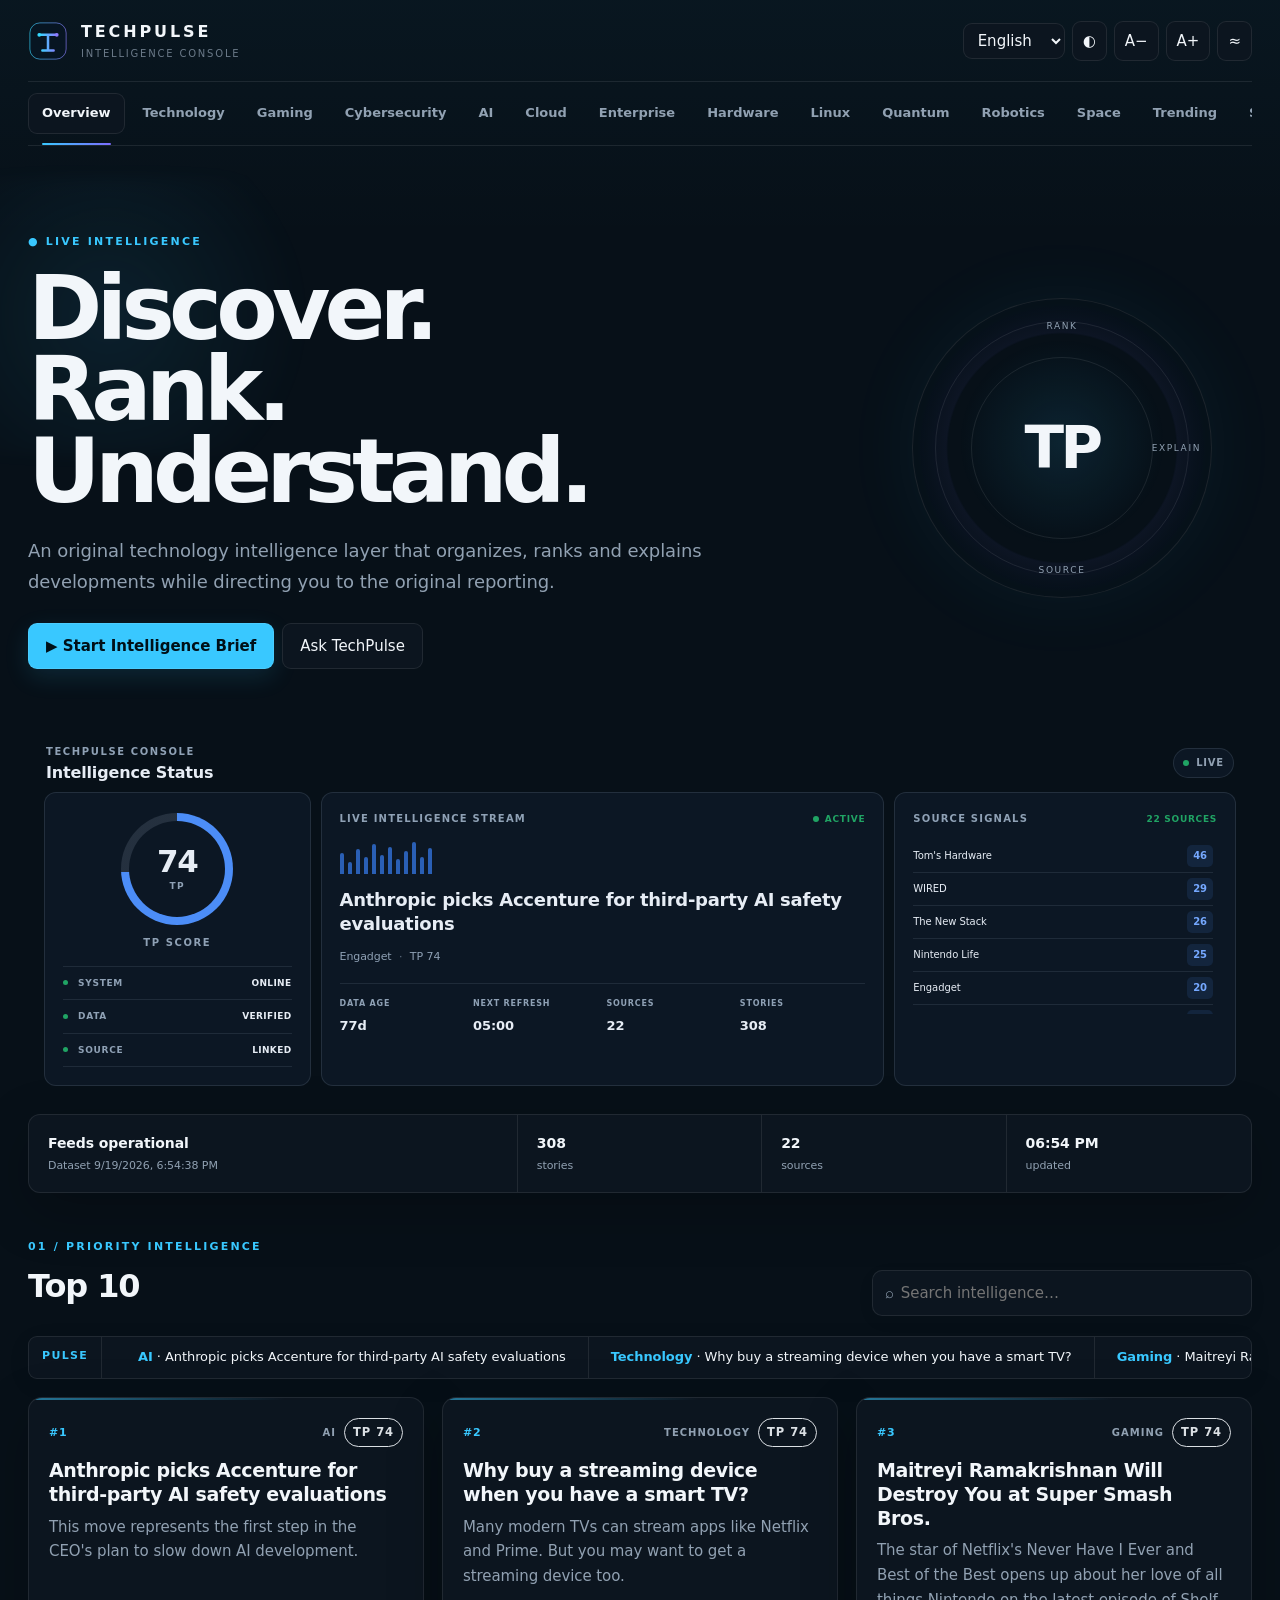
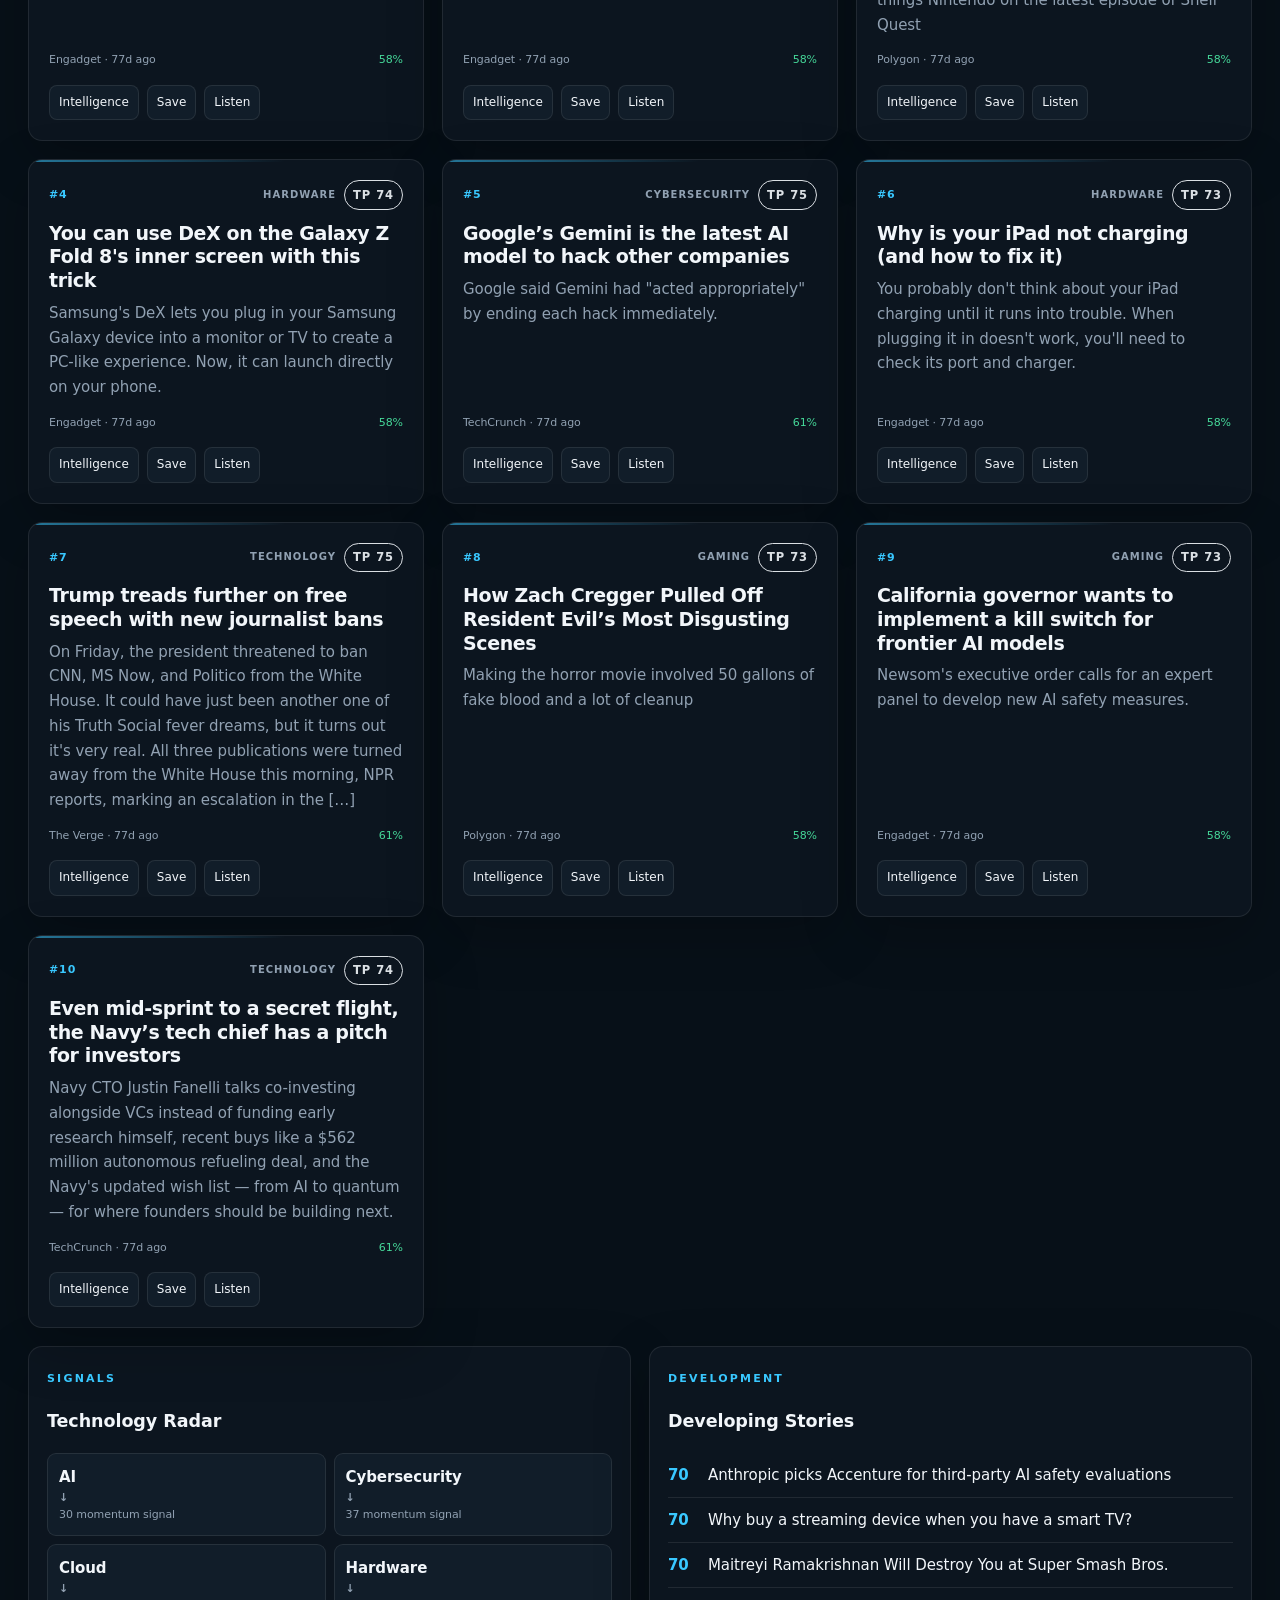
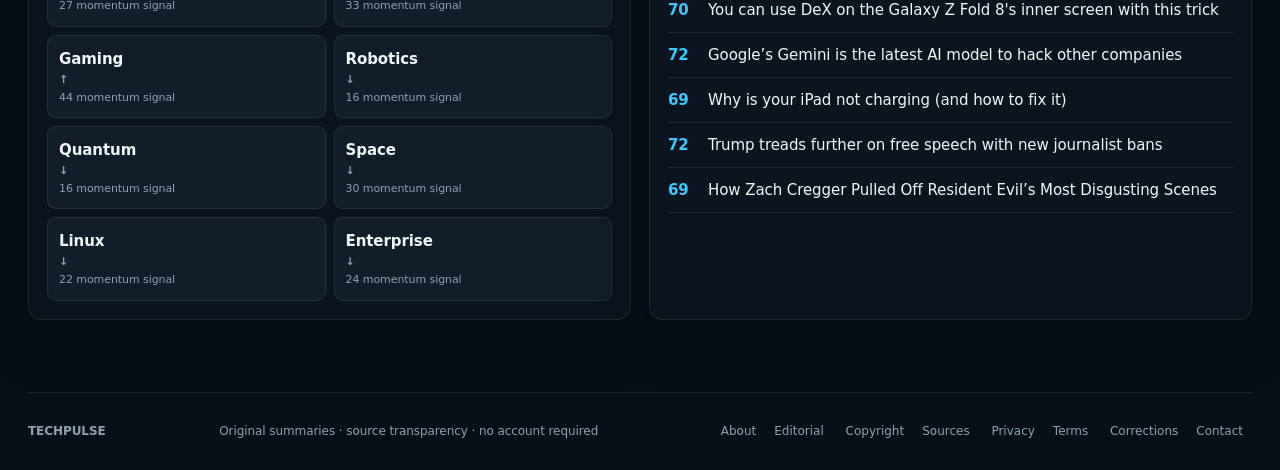
==== commit 1e6e8260: "Improve TechPulse navigation, readability, and admin UI" ====
--- a/index.html
+++ b/index.html
@@ -8,6 +8,7 @@
   <link rel="icon" href="assets/icons/techpulse.svg">
   <link rel="stylesheet" href="styles.css">
   <title>TechPulse — Intelligence Console</title>
+<link rel="stylesheet" href="light-readability.css">
 </head>
 <body>
 <a class="skip" href="#main" data-i18n="skip">Skip to content</a>
@@ -44,7 +45,7 @@
   <button class="nav" data-view="gaming" data-i18n="navGaming">Gaming</button>
   <button class="nav" data-view="cybersecurity" data-i18n="navCybersecurity">Cybersecurity</button>
   <button class="nav" data-view="ai" data-i18n="navAI">AI</button>
-  <button class="nav" data-view="trending" data-i18n="navTrending">Trending</button>
+  <button class="nav" data-view="cloud">Cloud</button><button class="nav" data-view="enterprise">Enterprise</button><button class="nav" data-view="hardware">Hardware</button><button class="nav" data-view="linux">Linux</button><button class="nav" data-view="quantum">Quantum</button><button class="nav" data-view="robotics">Robotics</button><button class="nav" data-view="space">Space</button><button class="nav" data-view="trending" data-i18n="navTrending">Trending</button>
   <button class="nav" data-view="saved" data-i18n="navSaved">Saved</button>
   <button class="nav" data-view="briefing" data-i18n="navBrief">Daily Brief</button>
 </nav>
@@ -99,6 +100,13 @@
   <div class="heading"><div><span class="eyebrow">05 / ARTIFICIAL INTELLIGENCE</span><h2 data-i18n="aiIntelligence">AI Intelligence</h2></div></div>
   <div id="ai" class="grid"></div>
 </section>
+<section id="view-cloud" class="view"><div class="heading"><div><span class="eyebrow">06 / CLOUD</span><h2>Cloud Intelligence</h2></div></div><div id="cloud" class="grid"></div></section>
+<section id="view-enterprise" class="view"><div class="heading"><div><span class="eyebrow">07 / ENTERPRISE</span><h2>Enterprise Intelligence</h2></div></div><div id="enterprise" class="grid"></div></section>
+<section id="view-hardware" class="view"><div class="heading"><div><span class="eyebrow">08 / HARDWARE</span><h2>Hardware Intelligence</h2></div></div><div id="hardware" class="grid"></div></section>
+<section id="view-linux" class="view"><div class="heading"><div><span class="eyebrow">09 / LINUX</span><h2>Linux Intelligence</h2></div></div><div id="linux" class="grid"></div></section>
+<section id="view-quantum" class="view"><div class="heading"><div><span class="eyebrow">10 / QUANTUM</span><h2>Quantum Intelligence</h2></div></div><div id="quantum" class="grid"></div></section>
+<section id="view-robotics" class="view"><div class="heading"><div><span class="eyebrow">11 / ROBOTICS</span><h2>Robotics Intelligence</h2></div></div><div id="robotics" class="grid"></div></section>
+<section id="view-space" class="view"><div class="heading"><div><span class="eyebrow">12 / SPACE</span><h2>Space Intelligence</h2></div></div><div id="space" class="grid"></div></section>
 <section id="view-trending" class="view">
   <div class="heading"><div><span class="eyebrow">06 / MOMENTUM</span><h2 data-i18n="trendingNow">Trending Now</h2></div></div>
   <div id="trending" class="trend"></div>
--- a/styles.css
+++ b/styles.css
@@ -1,6 +1,6 @@
 :root{--bg:#06111d;--panel:#0b1725;--panel-2:#0f1d2d;--text:#edf5ff;--muted:#8ea2b8;--line:rgba(255,255,255,.09);--accent:#55d6ff;--accent-2:#8c7cff;--danger:#ff667a;--success:#54e39b;--font:15px}
 html[data-theme=light]{--bg:#f4f7fb;--panel:#fff;--panel-2:#edf2f7;--text:#101a28;--muted:#637286;--line:rgba(0,0,0,.09);--accent:#007ca8;--accent-2:#5c4ddf}
-html[data-theme=glass]{--bg:#07111d;--panel:rgba(12,25,41,.52);--panel-2:rgba(20,36,57,.42);--text:#f2f7ff;--muted:#a6b7ca;--line:rgba(255,255,255,.15);--accent:#66e1ff;--accent-2:#9c8cff}
+
 *{box-sizing:border-box}html{scroll-behavior:smooth}body{margin:0;background:radial-gradient(circle at 85% 10%,rgba(85,214,255,.09),transparent 30%),radial-gradient(circle at 10% 80%,rgba(140,124,255,.07),transparent 30%),var(--bg);color:var(--text);font-family:Inter,ui-sans-serif,system-ui,-apple-system,BlinkMacSystemFont,"Segoe UI",sans-serif;font-size:var(--font);line-height:1.6}
 button,input,select{font:inherit}button,a{-webkit-tap-highlight-color:transparent}button{cursor:pointer}a{color:inherit}.sr-only{position:absolute;width:1px;height:1px;overflow:hidden;clip:rect(0,0,0,0)}
 .skip{position:fixed;left:10px;top:-100px;z-index:1000;background:var(--accent);color:#001018;padding:8px 12px;border-radius:8px}.skip:focus{top:10px}
@@ -20,8 +20,951 @@
 .brief-progress{height:6px;background:var(--panel-2);border-radius:20px;overflow:hidden;margin-bottom:15px}.brief-progress i{display:block;width:var(--w);height:100%;background:linear-gradient(90deg,var(--accent),var(--accent-2));transition:width .25s ease}.brief-head{display:flex;justify-content:space-between;gap:12px;margin-bottom:8px}.brief{padding:18px 4px;border-bottom:1px solid var(--line);opacity:.72}.brief.current{opacity:1;border-left:3px solid var(--accent);padding-left:15px}.brief h4{font-size:19px;margin:6px 0}.brief p{color:var(--muted);margin:0}.brief-meta{font-size:11px;color:var(--muted);margin-top:8px}
 .modal{position:fixed;inset:0;z-index:500;display:grid;place-items:center;padding:20px}.modal[hidden]{display:none}.back{position:absolute;inset:0;background:rgba(0,0,0,.7);backdrop-filter:blur(7px)}.dialog{position:relative;z-index:1;width:min(900px,100%);max-height:90vh;overflow:auto;background:var(--panel);border:1px solid var(--line);border-radius:16px;padding:28px;box-shadow:0 25px 100px rgba(0,0,0,.35)}.close{position:absolute;right:15px;top:10px;border:0;background:transparent;color:var(--muted);font-size:28px}.intel{display:grid;grid-template-columns:1fr 1fr;gap:10px;margin:18px 0}.intel>div{border:1px solid var(--line);border-radius:10px;padding:13px;background:var(--panel-2)}.intel b{display:block;color:var(--accent);font-size:10px;letter-spacing:.1em;margin-bottom:5px}.sources{display:grid;gap:7px}.sources a{display:flex;justify-content:space-between;padding:9px;border:1px solid var(--line);border-radius:8px;text-decoration:none}.ask-results{display:grid;gap:8px}.ask-result{display:grid;grid-template-columns:35px 1fr;gap:8px;border:1px solid var(--line);padding:10px;border-radius:9px}.ask-result small{grid-column:2;color:var(--muted)}
 footer{display:flex;gap:15px;align-items:center;justify-content:space-between;flex-wrap:wrap;border-top:1px solid var(--line);margin-top:60px;padding:25px 0;color:var(--muted);font-size:12px}footer button{border:0;background:transparent;color:inherit;margin:3px}
-html[data-theme=glass] .card,html[data-theme=glass] .panel,html[data-theme=glass] header,html[data-theme=glass] nav,html[data-theme=glass] .status,html[data-theme=glass] .tools button,html[data-theme=glass] .language select{backdrop-filter:blur(18px);-webkit-backdrop-filter:blur(18px);box-shadow:inset 0 1px 0 rgba(255,255,255,.05),0 14px 40px rgba(0,0,0,.08)}
+
 .reduce-motion *,html.reduce-motion *{animation:none!important;transition:none!important;scroll-behavior:auto!important}
 @keyframes marquee{from{transform:translateX(0)}to{transform:translateX(-50%)}}
 @media(max-width:1000px){.grid{grid-template-columns:repeat(2,1fr)}.hero{grid-template-columns:1fr}.orb{display:none}}
 @media(max-width:700px){.shell{padding:0 14px}.grid,.two{grid-template-columns:1fr}.status{grid-template-columns:1fr 1fr}.status>div:nth-child(2n){border-right:0}.heading{align-items:stretch;flex-direction:column}.search{min-width:0}.tools{flex-wrap:wrap}.language select{max-width:95px}.hero{padding:45px 0 30px}.hero h1{font-size:52px}.intel{grid-template-columns:1fr}.brief-controls{width:100%}}
+
+
+.tp-score{font-size:.72rem;font-weight:800;letter-spacing:.08em;padding:.28rem .5rem;border:1px solid currentColor;border-radius:999px;white-space:nowrap;opacity:.9}.cardtop{align-items:center;gap:.5rem}.cardtop .tag{margin-left:auto}.cardtop .tp-score{margin-left:0}
+
+/* ============================================================
+   TECHPULSE PROFESSIONAL EDITORIAL LAYER
+   Dark + Light only
+   ============================================================ */
+
+:root{
+  --bg:#071018;
+  --panel:#0c151f;
+  --panel-2:#111d29;
+  --text:#f2f6fa;
+  --muted:#91a1b2;
+  --line:rgba(255,255,255,.085);
+  --accent:#39c8ff;
+  --accent-2:#7c6cff;
+  --danger:#ff6577;
+  --success:#46d99a;
+  --shadow:0 18px 55px rgba(0,0,0,.22);
+  --radius:14px;
+  --font:15px;
+}
+
+html[data-theme=light]{
+  --bg:#f6f8fb;
+  --panel:#ffffff;
+  --panel-2:#eef2f6;
+  --text:#111a25;
+  --muted:#687789;
+  --line:rgba(15,30,45,.11);
+  --accent:#087ca5;
+  --accent-2:#5748c9;
+  --shadow:0 16px 45px rgba(25,45,65,.09);
+}
+
+body{
+  background:
+    linear-gradient(180deg,rgba(57,200,255,.035),transparent 240px),
+    var(--bg);
+  color:var(--text);
+  letter-spacing:-.005em;
+}
+
+.shell{
+  width:min(1480px,100%);
+  padding-left:28px;
+  padding-right:28px;
+}
+
+header{
+  min-height:82px;
+  border-bottom:1px solid var(--line);
+}
+
+.brand{
+  gap:13px;
+}
+
+.brand img{
+  width:40px;
+  height:40px;
+  object-fit:contain;
+}
+
+.brand b{
+  font-size:16px;
+  letter-spacing:.18em;
+}
+
+.brand small{
+  margin-top:2px;
+  opacity:.72;
+}
+
+.tools button,
+.language select{
+  transition:
+    border-color .2s ease,
+    background .2s ease,
+    transform .2s ease;
+}
+
+.tools button:hover,
+.language select:hover{
+  border-color:color-mix(in srgb,var(--accent) 45%,var(--line));
+  transform:translateY(-1px);
+}
+
+nav{
+  gap:4px;
+  padding:11px 0;
+}
+
+nav button{
+  position:relative;
+  padding:9px 13px;
+  font-size:13px;
+  font-weight:650;
+  transition:
+    color .2s ease,
+    background .2s ease,
+    border-color .2s ease;
+}
+
+nav button.active{
+  background:var(--panel);
+  color:var(--text);
+  border-color:var(--line);
+}
+
+nav button.active:after{
+  content:"";
+  position:absolute;
+  left:13px;
+  right:13px;
+  bottom:-12px;
+  height:2px;
+  border-radius:2px;
+  background:linear-gradient(90deg,var(--accent),var(--accent-2));
+}
+
+.hero{
+  position:relative;
+  grid-template-columns:minmax(0,1.35fr) minmax(280px,.65fr);
+  gap:55px;
+  padding:82px 0 55px;
+}
+
+.hero:before{
+  content:"";
+  position:absolute;
+  width:520px;
+  height:280px;
+  left:-180px;
+  top:30px;
+  pointer-events:none;
+  background:radial-gradient(circle,rgba(57,200,255,.09),transparent 68%);
+  filter:blur(8px);
+}
+
+.eyebrow{
+  position:relative;
+  font-size:11px;
+  font-weight:850;
+  letter-spacing:.2em;
+  text-transform:uppercase;
+}
+
+.hero h1{
+  position:relative;
+  max-width:900px;
+  font-size:clamp(48px,7vw,92px);
+  line-height:.91;
+  letter-spacing:-.065em;
+  margin:16px 0 24px;
+}
+
+.hero p{
+  position:relative;
+  max-width:680px;
+  font-size:18px;
+  line-height:1.7;
+}
+
+.actions{
+  position:relative;
+  margin-top:25px;
+}
+
+.primary,
+.secondary{
+  min-height:42px;
+  padding:10px 17px;
+  border-radius:9px;
+  transition:
+    transform .2s ease,
+    box-shadow .2s ease,
+    border-color .2s ease;
+}
+
+.primary{
+  box-shadow:0 8px 25px rgba(57,200,255,.13);
+}
+
+.primary:hover,
+.secondary:hover{
+  transform:translateY(-2px);
+}
+
+.primary:hover{
+  box-shadow:0 12px 32px rgba(57,200,255,.2);
+}
+
+.secondary:hover{
+  border-color:color-mix(in srgb,var(--accent) 45%,var(--line));
+}
+
+.orb{
+  width:300px;
+  height:300px;
+  background:
+    radial-gradient(circle at 50% 48%,rgba(57,200,255,.11),transparent 48%),
+    radial-gradient(circle,transparent 54%,rgba(124,108,255,.055) 55%,transparent 70%);
+  box-shadow:
+    0 0 80px rgba(57,200,255,.06),
+    inset 0 0 45px rgba(57,200,255,.025);
+  animation:tpOrb 8s ease-in-out infinite;
+}
+
+.orb strong{
+  font-size:58px;
+  letter-spacing:-.06em;
+}
+
+.status{
+  overflow:hidden;
+  margin-bottom:40px;
+  border-radius:12px;
+  box-shadow:var(--shadow);
+}
+
+.status>div{
+  padding:17px 19px;
+}
+
+.status b{
+  font-size:14px;
+}
+
+.status small{
+  margin-top:3px;
+  font-size:11px;
+}
+
+.heading{
+  margin:38px 0 20px;
+}
+
+.heading h2{
+  font-size:32px;
+  letter-spacing:-.035em;
+}
+
+.search{
+  box-shadow:0 5px 20px rgba(0,0,0,.035);
+  transition:border-color .2s ease,box-shadow .2s ease;
+}
+
+.search:focus-within{
+  border-color:color-mix(in srgb,var(--accent) 55%,var(--line));
+  box-shadow:0 0 0 3px color-mix(in srgb,var(--accent) 9%,transparent);
+}
+
+.ticker{
+  border-radius:9px;
+  box-shadow:0 5px 25px rgba(0,0,0,.06);
+}
+
+.ticker>b{
+  font-size:11px;
+  letter-spacing:.12em;
+  text-transform:uppercase;
+}
+
+.tick{
+  font-size:13px;
+}
+
+.grid{
+  gap:18px;
+}
+
+.card,
+.panel{
+  border-radius:var(--radius);
+  box-shadow:var(--shadow);
+}
+
+.card{
+  position:relative;
+  min-height:320px;
+  padding:20px;
+  overflow:hidden;
+  transition:
+    transform .22s ease,
+    border-color .22s ease,
+    box-shadow .22s ease;
+}
+
+.card:before{
+  content:"";
+  position:absolute;
+  left:0;
+  top:0;
+  width:100%;
+  height:2px;
+  opacity:.55;
+  background:linear-gradient(90deg,var(--accent),transparent 65%);
+}
+
+.card:hover{
+  transform:translateY(-4px);
+  border-color:color-mix(in srgb,var(--accent) 28%,var(--line));
+  box-shadow:0 24px 65px rgba(0,0,0,.25);
+}
+
+html[data-theme=light] .card p{color:#334155}
+html[data-theme=light] .dialog{color:#1e293b}
+html[data-theme=light] .dialog p{color:#334155}
+html[data-theme=light] .dialog li{color:#334155}
+html[data-theme=light] .dialog small{color:#475569}
+html[data-theme=light] .dialog h1,html[data-theme=light] .dialog h2,html[data-theme=light] .dialog h3,html[data-theme=light] .dialog h4{color:#101a28}
+
+html[data-theme=light] .card:hover{
+  box-shadow:0 20px 50px rgba(30,55,80,.12);
+}
+
+.card h3{
+  font-size:19px;
+  letter-spacing:-.02em;
+}
+
+.card p{
+  line-height:1.65;
+}
+
+.cardtop{
+  min-height:25px;
+}
+
+.rank{
+  letter-spacing:.08em;
+}
+
+.tag{
+  letter-spacing:.1em;
+  font-weight:700;
+}
+
+.buttons{
+  margin-top:16px;
+}
+
+.buttons button,
+.buttons a{
+  transition:
+    background .18s ease,
+    border-color .18s ease,
+    transform .18s ease;
+}
+
+.buttons button:hover,
+.buttons a:hover{
+  transform:translateY(-1px);
+  border-color:color-mix(in srgb,var(--accent) 35%,var(--line));
+}
+
+.two{
+  gap:18px;
+}
+
+.signal{
+  transition:border-color .2s ease,transform .2s ease;
+}
+
+.signal:hover{
+  border-color:color-mix(in srgb,var(--accent) 30%,var(--line));
+  transform:translateY(-2px);
+}
+
+.trendrow{
+  transition:border-color .2s ease,transform .2s ease;
+}
+
+.trendrow:hover{
+  border-color:color-mix(in srgb,var(--accent) 28%,var(--line));
+  transform:translateX(2px);
+}
+
+.bar i,
+.brief-progress i{
+  background:linear-gradient(90deg,var(--accent),var(--accent-2));
+}
+
+.brief{
+  transition:opacity .2s ease,padding-left .2s ease;
+}
+
+.brief.current{
+  background:linear-gradient(90deg,color-mix(in srgb,var(--accent) 6%,transparent),transparent);
+}
+
+.modal{
+  padding:22px;
+}
+
+.back{
+  background:rgba(3,9,15,.72);
+}
+
+.dialog{
+  border-radius:18px;
+  box-shadow:0 30px 100px rgba(0,0,0,.4);
+}
+
+.intel>div{
+  transition:border-color .2s ease;
+}
+
+.intel>div:hover{
+  border-color:color-mix(in srgb,var(--accent) 30%,var(--line));
+}
+
+.sources a{
+  transition:
+    background .2s ease,
+    border-color .2s ease,
+    transform .2s ease;
+}
+
+.sources a:hover{
+  background:var(--panel-2);
+  border-color:color-mix(in srgb,var(--accent) 28%,var(--line));
+  transform:translateX(2px);
+}
+
+footer{
+  margin-top:72px;
+}
+
+@keyframes tpOrb{
+  0%,100%{transform:translateY(0) scale(1)}
+  50%{transform:translateY(-6px) scale(1.015)}
+}
+
+@media(max-width:1000px){
+  .hero{
+    gap:30px;
+    padding-top:65px;
+  }
+}
+
+@media(max-width:700px){
+  .shell{
+    padding-left:14px;
+    padding-right:14px;
+  }
+
+  header{
+    min-height:72px;
+  }
+
+  .brand b{
+    font-size:14px;
+  }
+
+  .hero{
+    padding:50px 0 35px;
+  }
+
+  .hero h1{
+    font-size:clamp(45px,14vw,65px);
+  }
+
+  .hero p{
+    font-size:16px;
+  }
+
+  .status{
+    border-radius:11px;
+  }
+
+  .card{
+    min-height:285px;
+  }
+}
+
+@media(prefers-reduced-motion:reduce){
+  .orb{
+    animation:none;
+  }
+}
+
+/* === TECHPULSE INTELLIGENCE CONSOLE: CLEAN 3-PANEL === */
+
+#intelligenceConsole.intelligence-console {
+ width: min(1200px, calc(100% - 32px)) !important;
+ margin: 20px auto 28px !important;
+ padding: 0 !important;
+ background: transparent !important;
+ border: 0 !important;
+ border-radius: 0 !important;
+ box-shadow: none !important;
+ backdrop-filter: none !important;
+ -webkit-backdrop-filter: none !important;
+ color: var(--text, #172033);
+}
+
+#intelligenceConsole .console-head {
+ display: flex !important;
+ align-items: center !important;
+ justify-content: space-between !important;
+ gap: 20px !important;
+ margin: 0 0 10px !important;
+ padding: 0 2px !important;
+ background: transparent !important;
+ border: 0 !important;
+}
+
+#intelligenceConsole .console-head .eyebrow {
+ display: block !important;
+ margin-bottom: 3px !important;
+ font-size: 10px !important;
+ font-weight: 700 !important;
+ letter-spacing: .16em !important;
+ text-transform: uppercase !important;
+ color: var(--muted, #667085) !important;
+}
+
+#intelligenceConsole .console-head h3 {
+ margin: 0 !important;
+ font-size: 16px !important;
+ line-height: 1.2 !important;
+ font-weight: 700 !important;
+ letter-spacing: -.01em !important;
+ color: var(--text, #172033) !important;
+}
+
+#intelligenceConsole .console-live {
+ display: inline-flex !important;
+ align-items: center !important;
+ gap: 7px !important;
+ padding: 6px 9px !important;
+ border: 1px solid var(--border, #d8dee8) !important;
+ border-radius: 999px !important;
+ background: var(--panel, #ffffff) !important;
+ font-size: 10px !important;
+ font-weight: 700 !important;
+ letter-spacing: .08em !important;
+ color: var(--muted, #667085) !important;
+}
+
+#intelligenceConsole .console-live i,
+#intelligenceConsole .console-panel-head b i {
+ width: 6px !important;
+ height: 6px !important;
+ display: inline-block !important;
+ border-radius: 50% !important;
+ background: #20a464 !important;
+ flex: 0 0 auto !important;
+}
+
+#intelligenceConsole .console-panels {
+ display: grid !important;
+ grid-template-columns: minmax(185px, .78fr) minmax(360px, 1.65fr) minmax(230px, 1fr) !important;
+ gap: 10px !important;
+ align-items: stretch !important;
+}
+
+#intelligenceConsole .console-panel {
+ min-width: 0 !important;
+ padding: 18px !important;
+ background: var(--panel, #ffffff) !important;
+ border: 1px solid var(--border, #d8dee8) !important;
+ border-radius: 12px !important;
+ box-shadow: none !important;
+ backdrop-filter: none !important;
+ -webkit-backdrop-filter: none !important;
+}
+
+#intelligenceConsole .console-score-panel {
+ display: flex !important;
+ flex-direction: column !important;
+ align-items: center !important;
+}
+
+#intelligenceConsole .console-score-ring {
+ --score: 0;
+ position: relative !important;
+ width: 112px !important;
+ height: 112px !important;
+ margin: 2px auto 10px !important;
+ display: grid !important;
+ place-items: center !important;
+ border-radius: 50% !important;
+ background:
+  conic-gradient(
+   #3478e5 calc(var(--score) * 1%),
+   var(--border, #d8dee8) 0
+  ) !important;
+}
+
+#intelligenceConsole .console-score-ring::before {
+ content: "" !important;
+ position: absolute !important;
+ inset: 8px !important;
+ border-radius: 50% !important;
+ background: var(--panel, #ffffff) !important;
+}
+
+#intelligenceConsole .console-score-ring > div {
+ position: relative !important;
+ z-index: 1 !important;
+ display: flex !important;
+ flex-direction: column !important;
+ align-items: center !important;
+ line-height: 1 !important;
+}
+
+#intelligenceConsole .console-score-ring strong {
+ font-size: 31px !important;
+ font-weight: 750 !important;
+ letter-spacing: -.04em !important;
+ color: var(--text, #172033) !important;
+}
+
+#intelligenceConsole .console-score-ring span {
+ margin-top: 5px !important;
+ font-size: 9px !important;
+ font-weight: 800 !important;
+ letter-spacing: .16em !important;
+ color: var(--muted, #667085) !important;
+}
+
+#intelligenceConsole .console-label {
+ margin-bottom: 15px !important;
+ font-size: 10px !important;
+ font-weight: 800 !important;
+ letter-spacing: .16em !important;
+ color: var(--muted, #667085) !important;
+}
+
+#intelligenceConsole .console-status-list {
+ width: 100% !important;
+ border-top: 1px solid var(--border, #d8dee8) !important;
+}
+
+#intelligenceConsole .console-status-list > div {
+ display: grid !important;
+ grid-template-columns: 8px 1fr auto !important;
+ align-items: center !important;
+ gap: 7px !important;
+ padding: 9px 0 !important;
+ border-bottom: 1px solid var(--border, #d8dee8) !important;
+}
+
+#intelligenceConsole .console-status-list i {
+ width: 5px !important;
+ height: 5px !important;
+ border-radius: 50% !important;
+ background: #20a464 !important;
+}
+
+#intelligenceConsole .console-status-list span {
+ font-size: 9px !important;
+ font-weight: 700 !important;
+ letter-spacing: .08em !important;
+ color: var(--muted, #667085) !important;
+}
+
+#intelligenceConsole .console-status-list strong {
+ font-size: 9px !important;
+ font-weight: 800 !important;
+ letter-spacing: .04em !important;
+ color: var(--text, #172033) !important;
+}
+
+#intelligenceConsole .console-panel-head {
+ display: flex !important;
+ align-items: center !important;
+ justify-content: space-between !important;
+ gap: 12px !important;
+ margin-bottom: 13px !important;
+}
+
+#intelligenceConsole .console-panel-head > span {
+ font-size: 10px !important;
+ font-weight: 800 !important;
+ letter-spacing: .12em !important;
+ color: var(--muted, #667085) !important;
+}
+
+#intelligenceConsole .console-panel-head b {
+ display: inline-flex !important;
+ align-items: center !important;
+ gap: 6px !important;
+ white-space: nowrap !important;
+ font-size: 9px !important;
+ font-weight: 800 !important;
+ letter-spacing: .08em !important;
+ color: #20a464 !important;
+}
+
+#intelligenceConsole .console-signal-bars {
+ height: 34px !important;
+ margin: 3px 0 14px !important;
+ display: flex !important;
+ align-items: flex-end !important;
+ gap: 4px !important;
+ overflow: hidden !important;
+}
+
+#intelligenceConsole .console-signal-bars i {
+ display: block !important;
+ width: 4px !important;
+ height: 60% !important;
+ min-height: 7px !important;
+ border-radius: 2px 2px 0 0 !important;
+ background: #3478e5 !important;
+ opacity: .75 !important;
+ transform-origin: bottom center !important;
+ animation: tpConsoleSignal 1.15s ease-in-out infinite alternate !important;
+}
+
+#intelligenceConsole .console-signal-bars i:nth-child(2) { height: 35% !important; animation-delay: -.15s !important; }
+#intelligenceConsole .console-signal-bars i:nth-child(3) { height: 72% !important; animation-delay: -.30s !important; }
+#intelligenceConsole .console-signal-bars i:nth-child(4) { height: 48% !important; animation-delay: -.45s !important; }
+#intelligenceConsole .console-signal-bars i:nth-child(5) { height: 88% !important; animation-delay: -.60s !important; }
+#intelligenceConsole .console-signal-bars i:nth-child(6) { height: 55% !important; animation-delay: -.75s !important; }
+#intelligenceConsole .console-signal-bars i:nth-child(7) { height: 78% !important; animation-delay: -.90s !important; }
+#intelligenceConsole .console-signal-bars i:nth-child(8) { height: 42% !important; animation-delay: -1.05s !important; }
+#intelligenceConsole .console-signal-bars i:nth-child(9) { height: 68% !important; animation-delay: -.20s !important; }
+#intelligenceConsole .console-signal-bars i:nth-child(10) { height: 92% !important; animation-delay: -.40s !important; }
+#intelligenceConsole .console-signal-bars i:nth-child(11) { height: 50% !important; animation-delay: -.65s !important; }
+#intelligenceConsole .console-signal-bars i:nth-child(12) { height: 76% !important; animation-delay: -.85s !important; }
+
+@keyframes tpConsoleSignal {
+ from {
+  transform: scaleY(.55);
+  opacity: .42;
+ }
+ to {
+  transform: scaleY(1);
+  opacity: .9;
+ }
+}
+
+#intelligenceConsole .console-headline {
+ min-height: 54px !important;
+ font-size: 18px !important;
+ line-height: 1.35 !important;
+ font-weight: 700 !important;
+ letter-spacing: -.015em !important;
+ color: var(--text, #172033) !important;
+}
+
+#intelligenceConsole .console-source-meta {
+ margin-top: 7px !important;
+ font-size: 11px !important;
+ line-height: 1.4 !important;
+ color: var(--muted, #667085) !important;
+}
+
+#intelligenceConsole .console-source-meta span {
+ margin: 0 4px !important;
+ opacity: .65 !important;
+}
+
+#intelligenceConsole .console-metrics {
+ display: grid !important;
+ grid-template-columns: repeat(4, minmax(0, 1fr)) !important;
+ gap: 8px !important;
+ margin-top: 19px !important;
+ padding-top: 14px !important;
+ border-top: 1px solid var(--border, #d8dee8) !important;
+}
+
+#intelligenceConsole .console-metrics > div {
+ min-width: 0 !important;
+}
+
+#intelligenceConsole .console-metrics span {
+ display: block !important;
+ margin-bottom: 5px !important;
+ font-size: 8px !important;
+ font-weight: 800 !important;
+ letter-spacing: .10em !important;
+ color: var(--muted, #667085) !important;
+}
+
+#intelligenceConsole .console-metrics strong {
+ display: block !important;
+ overflow: hidden !important;
+ text-overflow: ellipsis !important;
+ white-space: nowrap !important;
+ font-size: 13px !important;
+ font-weight: 750 !important;
+ color: var(--text, #172033) !important;
+}
+
+#intelligenceConsole .console-source-list {
+ height: 174px !important;
+ overflow-y: auto !important;
+ overflow-x: hidden !important;
+ padding-right: 4px !important;
+ scrollbar-width: thin !important;
+}
+
+#intelligenceConsole .console-source {
+ display: grid !important;
+ grid-template-columns: minmax(0, 1fr) auto !important;
+ align-items: center !important;
+ gap: 10px !important;
+ min-height: 32px !important;
+ padding: 5px 0 !important;
+ border-bottom: 1px solid var(--border, #d8dee8) !important;
+}
+
+#intelligenceConsole .console-source span {
+ min-width: 0 !important;
+ overflow: hidden !important;
+ text-overflow: ellipsis !important;
+ white-space: nowrap !important;
+ font-size: 10px !important;
+ color: var(--text, #172033) !important;
+}
+
+#intelligenceConsole .console-source strong {
+ min-width: 25px !important;
+ padding: 3px 6px !important;
+ text-align: center !important;
+ border-radius: 5px !important;
+ background: rgba(52,120,229,.09) !important;
+ font-size: 10px !important;
+ font-weight: 800 !important;
+ color: #3478e5 !important;
+}
+
+#intelligenceConsole .console-source-empty {
+ padding: 25px 0 !important;
+ text-align: center !important;
+ font-size: 11px !important;
+ color: var(--muted, #667085) !important;
+}
+
+html[data-theme="dark"] #intelligenceConsole.intelligence-console {
+ color: #e7edf5 !important;
+}
+
+html[data-theme="dark"] #intelligenceConsole .console-panel {
+ background: #0c1724 !important;
+ border-color: rgba(148,163,184,.17) !important;
+}
+
+html[data-theme="dark"] #intelligenceConsole .console-live {
+ background: #0c1724 !important;
+ border-color: rgba(148,163,184,.17) !important;
+}
+
+html[data-theme="dark"] #intelligenceConsole .console-score-ring::before {
+ background: #0c1724 !important;
+}
+
+html[data-theme="dark"] #intelligenceConsole .console-score-ring {
+ background:
+  conic-gradient(
+   #4c8df7 calc(var(--score) * 1%),
+   rgba(148,163,184,.18) 0
+  ) !important;
+}
+
+html[data-theme="dark"] #intelligenceConsole .console-head h3,
+html[data-theme="dark"] #intelligenceConsole .console-headline,
+html[data-theme="dark"] #intelligenceConsole .console-status-list strong,
+html[data-theme="dark"] #intelligenceConsole .console-metrics strong,
+html[data-theme="dark"] #intelligenceConsole .console-source span,
+html[data-theme="dark"] #intelligenceConsole .console-score-ring strong {
+ color: #e7edf5 !important;
+}
+
+html[data-theme="dark"] #intelligenceConsole .console-head .eyebrow,
+html[data-theme="dark"] #intelligenceConsole .console-label,
+html[data-theme="dark"] #intelligenceConsole .console-status-list span,
+html[data-theme="dark"] #intelligenceConsole .console-panel-head > span,
+html[data-theme="dark"] #intelligenceConsole .console-source-meta,
+html[data-theme="dark"] #intelligenceConsole .console-metrics span,
+html[data-theme="dark"] #intelligenceConsole .console-score-ring span,
+html[data-theme="dark"] #intelligenceConsole .console-source-empty {
+ color: #8fa1b5 !important;
+}
+
+html[data-theme="dark"] #intelligenceConsole .console-status-list,
+html[data-theme="dark"] #intelligenceConsole .console-status-list > div,
+html[data-theme="dark"] #intelligenceConsole .console-metrics,
+html[data-theme="dark"] #intelligenceConsole .console-source {
+ border-color: rgba(148,163,184,.14) !important;
+}
+
+html[data-theme="dark"] #intelligenceConsole .console-source strong {
+ background: rgba(76,141,247,.12) !important;
+ color: #75a8ff !important;
+}
+
+html.reduce-motion #intelligenceConsole .console-signal-bars i,
+@media (prefers-reduced-motion: reduce) {
+ animation: none !important;
+}
+
+@media (max-width: 950px) {
+ #intelligenceConsole .console-panels {
+  grid-template-columns: minmax(170px, .8fr) minmax(300px, 1.4fr) !important;
+ }
+
+ #intelligenceConsole .console-sources-panel {
+  grid-column: 1 / -1 !important;
+ }
+
+ #intelligenceConsole .console-source-list {
+  height: 145px !important;
+ }
+}
+
+@media (max-width: 650px) {
+ #intelligenceConsole.intelligence-console {
+  width: calc(100% - 20px) !important;
+  margin-top: 14px !important;
+ }
+
+ #intelligenceConsole .console-head {
+  align-items: flex-start !important;
+ }
+
+ #intelligenceConsole .console-panels {
+  grid-template-columns: 1fr !important;
+ }
+
+ #intelligenceConsole .console-sources-panel {
+  grid-column: auto !important;
+ }
+
+ #intelligenceConsole .console-metrics {
+  grid-template-columns: repeat(2, minmax(0, 1fr)) !important;
+ }
+
+ #intelligenceConsole .console-headline {
+  font-size: 16px !important;
+ }
+}
+
+/* === END TECHPULSE INTELLIGENCE CONSOLE: CLEAN 3-PANEL === */
+
--- a/light-readability.css
+++ b/light-readability.css
@@ -0,0 +1,112 @@
+/* TECHPULSE LIGHT MODE READABILITY — FINAL CONTRAST PASS */
+html[data-theme="light"]{
+  --editorial-text:#20252b;
+  --editorial-muted:#56616d;
+  --editorial-line:#d8dde3;
+}
+
+html[data-theme="light"] body{
+  color:#20252b!important;
+}
+
+html[data-theme="light"] .hero h1{
+  color:#151a20!important;
+}
+
+html[data-theme="light"] .hero-copy p,
+html[data-theme="light"] .filter-header p{
+  color:#56616d!important;
+  font-weight:500!important;
+}
+
+html[data-theme="light"] .eyebrow,
+html[data-theme="light"] .section-eye,
+html[data-theme="light"] .filter-legend{
+  color:#46515d!important;
+  font-weight:700!important;
+}
+
+html[data-theme="light"] .article-card{
+  color:#20252b!important;
+}
+
+html[data-theme="light"] .article-card h2{
+  color:#151a20!important;
+  font-weight:700!important;
+}
+
+html[data-theme="light"] .article-card .summary{
+  color:#424b55!important;
+  font-weight:500!important;
+}
+
+html[data-theme="light"] .article-card .meta{
+  color:#4f5b67!important;
+  font-weight:600!important;
+}
+
+html[data-theme="light"] .article-card .badge,
+html[data-theme="light"] .article-card .metrics span{
+  color:#4b5662!important;
+  font-weight:700!important;
+}
+
+html[data-theme="light"] .article-card .metrics strong{
+  color:#171c22!important;
+  font-weight:700!important;
+}
+
+html[data-theme="light"] .patch,
+html[data-theme="light"] #stats,
+html[data-theme="light"] .page-size label{
+  color:#4b5662!important;
+  font-weight:600!important;
+}
+
+html[data-theme="light"] .search-field input,
+html[data-theme="light"] .filter-grid select,
+html[data-theme="light"] .page-size select{
+  color:#252b32!important;
+  font-weight:600!important;
+}
+
+html[data-theme="light"] .search-field input::placeholder{
+  color:#68737e!important;
+  opacity:1!important;
+}
+
+html[data-theme="light"] .button,
+html[data-theme="light"] .top-action,
+html[data-theme="light"] .top-link,
+html[data-theme="light"] .pagination button,
+html[data-theme="light"] .pagination a{
+  color:#252b32!important;
+  font-weight:600!important;
+}
+
+html[data-theme="light"] .button.primary{
+  color:#fff!important;
+}
+
+html[data-theme="light"] .brand strong{
+  color:#171c22!important;
+  font-weight:750!important;
+}
+
+html[data-theme="light"] .brand-copy small,
+html[data-theme="light"] .workspace-label{
+  color:#59636e!important;
+  font-weight:650!important;
+}
+
+html[data-theme="light"] .pagination .active,
+html[data-theme="light"] .pagination button.active,
+html[data-theme="light"] .pagination a.active{
+  color:#fff!important;
+}
+
+html[data-theme="light"] .pagination .prev,
+html[data-theme="light"] .pagination .next{
+  color:#303842!important;
+  font-weight:650!important;
+}
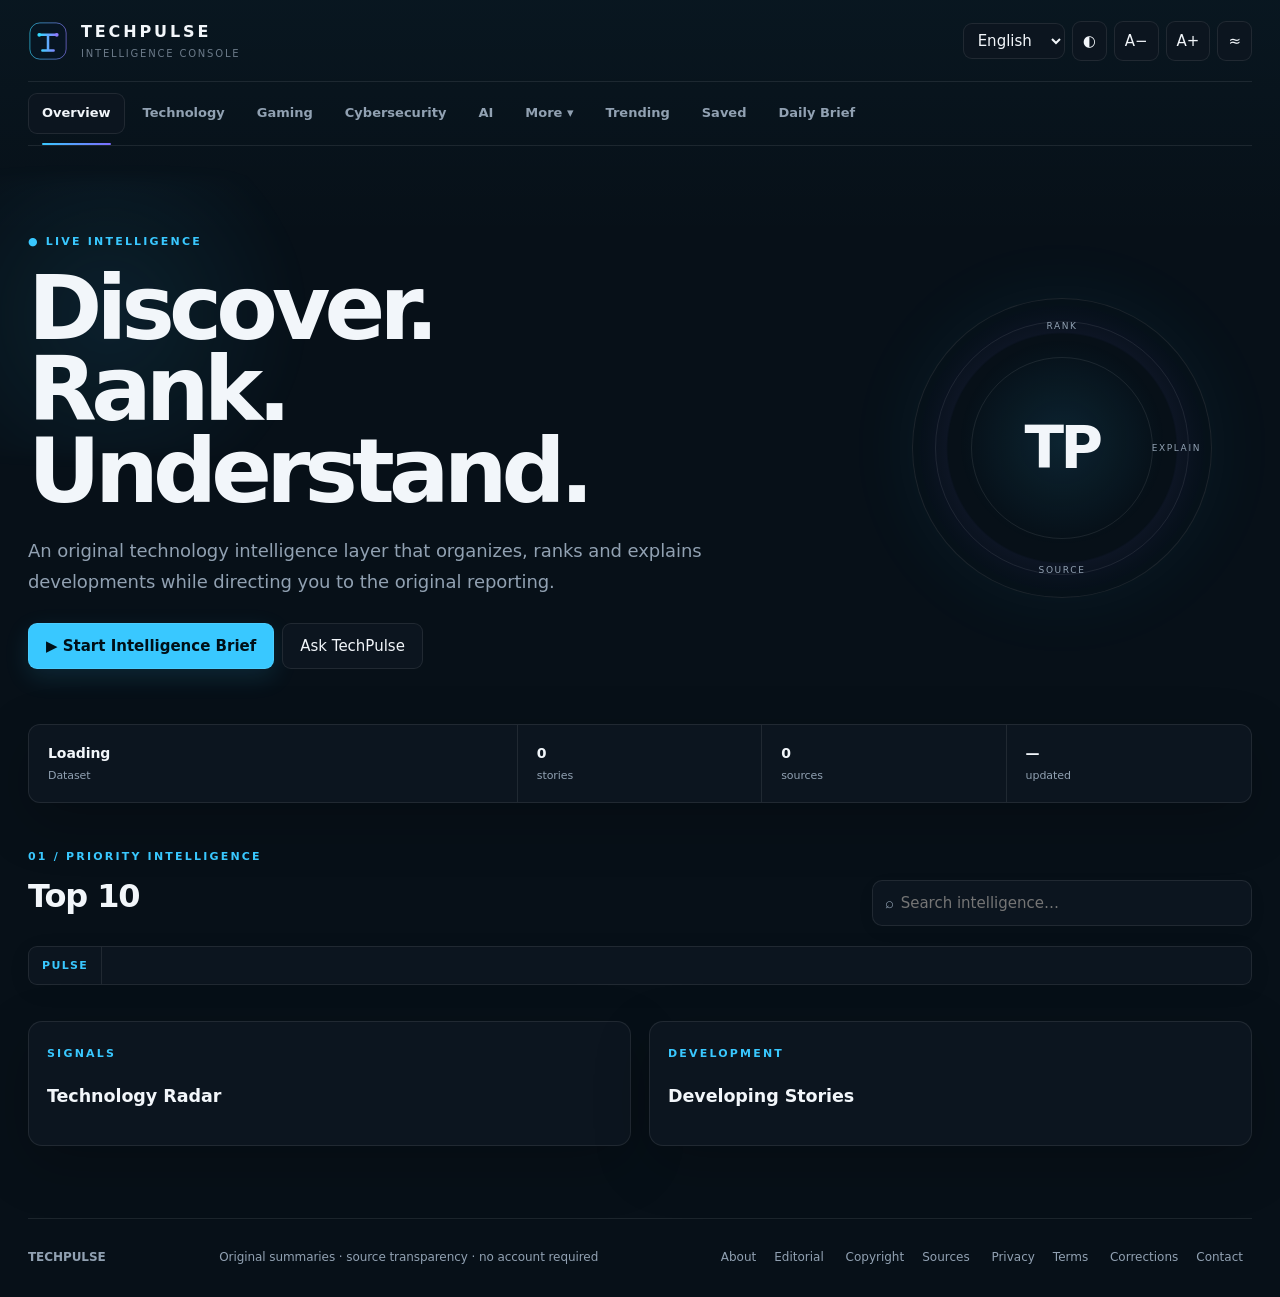
==== commit 741f4d86: "Refine navigation and fit intelligence console" ====
--- a/index.html
+++ b/index.html
@@ -45,7 +45,8 @@
   <button class="nav" data-view="gaming" data-i18n="navGaming">Gaming</button>
   <button class="nav" data-view="cybersecurity" data-i18n="navCybersecurity">Cybersecurity</button>
   <button class="nav" data-view="ai" data-i18n="navAI">AI</button>
-  <button class="nav" data-view="cloud">Cloud</button><button class="nav" data-view="enterprise">Enterprise</button><button class="nav" data-view="hardware">Hardware</button><button class="nav" data-view="linux">Linux</button><button class="nav" data-view="quantum">Quantum</button><button class="nav" data-view="robotics">Robotics</button><button class="nav" data-view="space">Space</button><button class="nav" data-view="trending" data-i18n="navTrending">Trending</button>
+  <div class="nav-more"><button class="nav nav-more-toggle" type="button" aria-haspopup="true" aria-expanded="false">More ▾</button><div class="nav-more-menu"><button class="nav" data-view="cloud">Cloud</button><button class="nav" data-view="enterprise">Enterprise</button><button class="nav" data-view="hardware">Hardware</button><button class="nav" data-view="linux">Linux</button><button class="nav" data-view="quantum">Quantum</button><button class="nav" data-view="robotics">Robotics</button><button class="nav" data-view="space">Space</button></div></div>
+  <button class="nav" data-view="trending" data-i18n="navTrending">Trending</button>
   <button class="nav" data-view="saved" data-i18n="navSaved">Saved</button>
   <button class="nav" data-view="briefing" data-i18n="navBrief">Daily Brief</button>
 </nav>
--- a/styles.css
+++ b/styles.css
@@ -968,3 +968,27 @@
 
 /* === END TECHPULSE INTELLIGENCE CONSOLE: CLEAN 3-PANEL === */
 
+
+.nav-more{position:relative;display:inline-flex;align-items:center}.nav-more-menu{display:none;position:absolute;top:calc(100% + 8px);right:0;min-width:170px;padding:8px;border:1px solid var(--border,#d9dee5);border-radius:12px;background:var(--surface,#fff);box-shadow:0 12px 30px rgba(0,0,0,.16);z-index:1000}.nav-more.open .nav-more-menu{display:flex;flex-direction:column;gap:4px}.nav-more-menu .nav{display:block;width:100%;text-align:left;white-space:nowrap}.nav-more-menu .nav.active{font-weight:700}@media(max-width:760px){.nav-more-menu{right:auto;left:0;max-width:calc(100vw - 32px);overflow:auto}.nav-more-menu .nav{font-size:.9rem}}
+
+
+/* TechPulse Console - screen-fit layout */
+#intelligenceConsole{width:min(1200px,calc(100% - 32px))!important;margin:12px auto 18px!important}
+#intelligenceConsole .console-head{margin-bottom:7px!important}
+#intelligenceConsole .console-panels{grid-template-columns:minmax(165px,.7fr) minmax(300px,1.7fr) minmax(210px,.9fr)!important;gap:8px!important}
+#intelligenceConsole .console-panel{padding:12px!important;border-radius:10px!important}
+#intelligenceConsole .console-score-ring{width:82px!important;height:82px!important;margin:0 auto 7px!important}
+#intelligenceConsole .console-score-ring::before{inset:6px!important}
+#intelligenceConsole .console-score-ring strong{font-size:24px!important}
+#intelligenceConsole .console-score-ring span{margin-top:3px!important;font-size:8px!important}
+#intelligenceConsole .console-label{margin-bottom:8px!important;font-size:9px!important}
+#intelligenceConsole .console-status-list>div{padding:6px 0!important}
+#intelligenceConsole .console-panel-head{margin-bottom:8px!important}
+#intelligenceConsole .console-signal-bars{height:24px!important;margin:2px 0 8px!important}
+#intelligenceConsole .console-headline{font-size:14px!important;line-height:1.3!important}
+#intelligenceConsole .console-source-meta{margin-top:5px!important;font-size:10px!important}
+#intelligenceConsole .console-metrics{margin-top:9px!important;gap:6px!important}
+#intelligenceConsole .console-metrics>div{padding:6px!important}
+#intelligenceConsole .console-source-list{max-height:150px!important;overflow:auto!important}
+@media(max-width:900px){#intelligenceConsole .console-panels{grid-template-columns:1fr 1fr!important}#intelligenceConsole .console-stream-panel{grid-column:1/-1;grid-row:1}}
+@media(max-width:600px){#intelligenceConsole{width:calc(100% - 20px)!important;margin:10px auto 14px!important}#intelligenceConsole .console-panels{grid-template-columns:1fr!important}#intelligenceConsole .console-stream-panel{grid-column:auto;grid-row:auto}}
